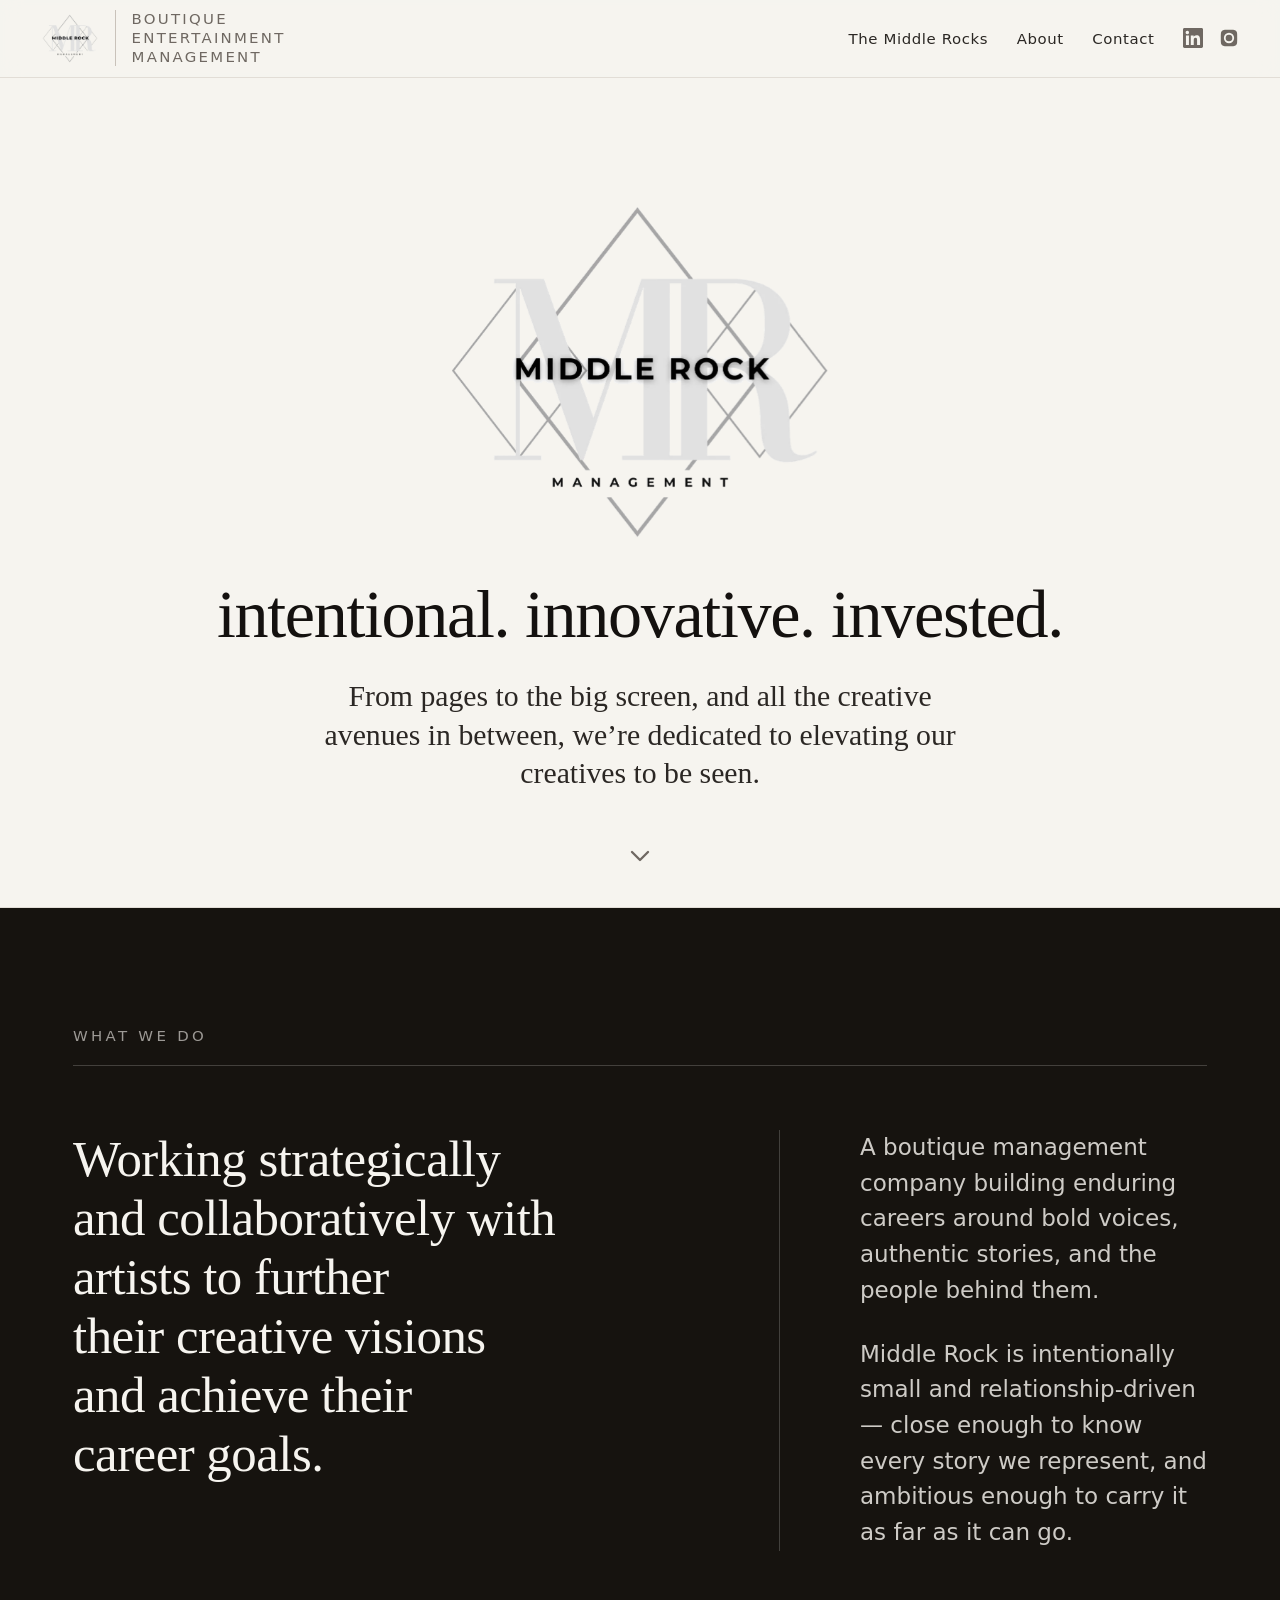
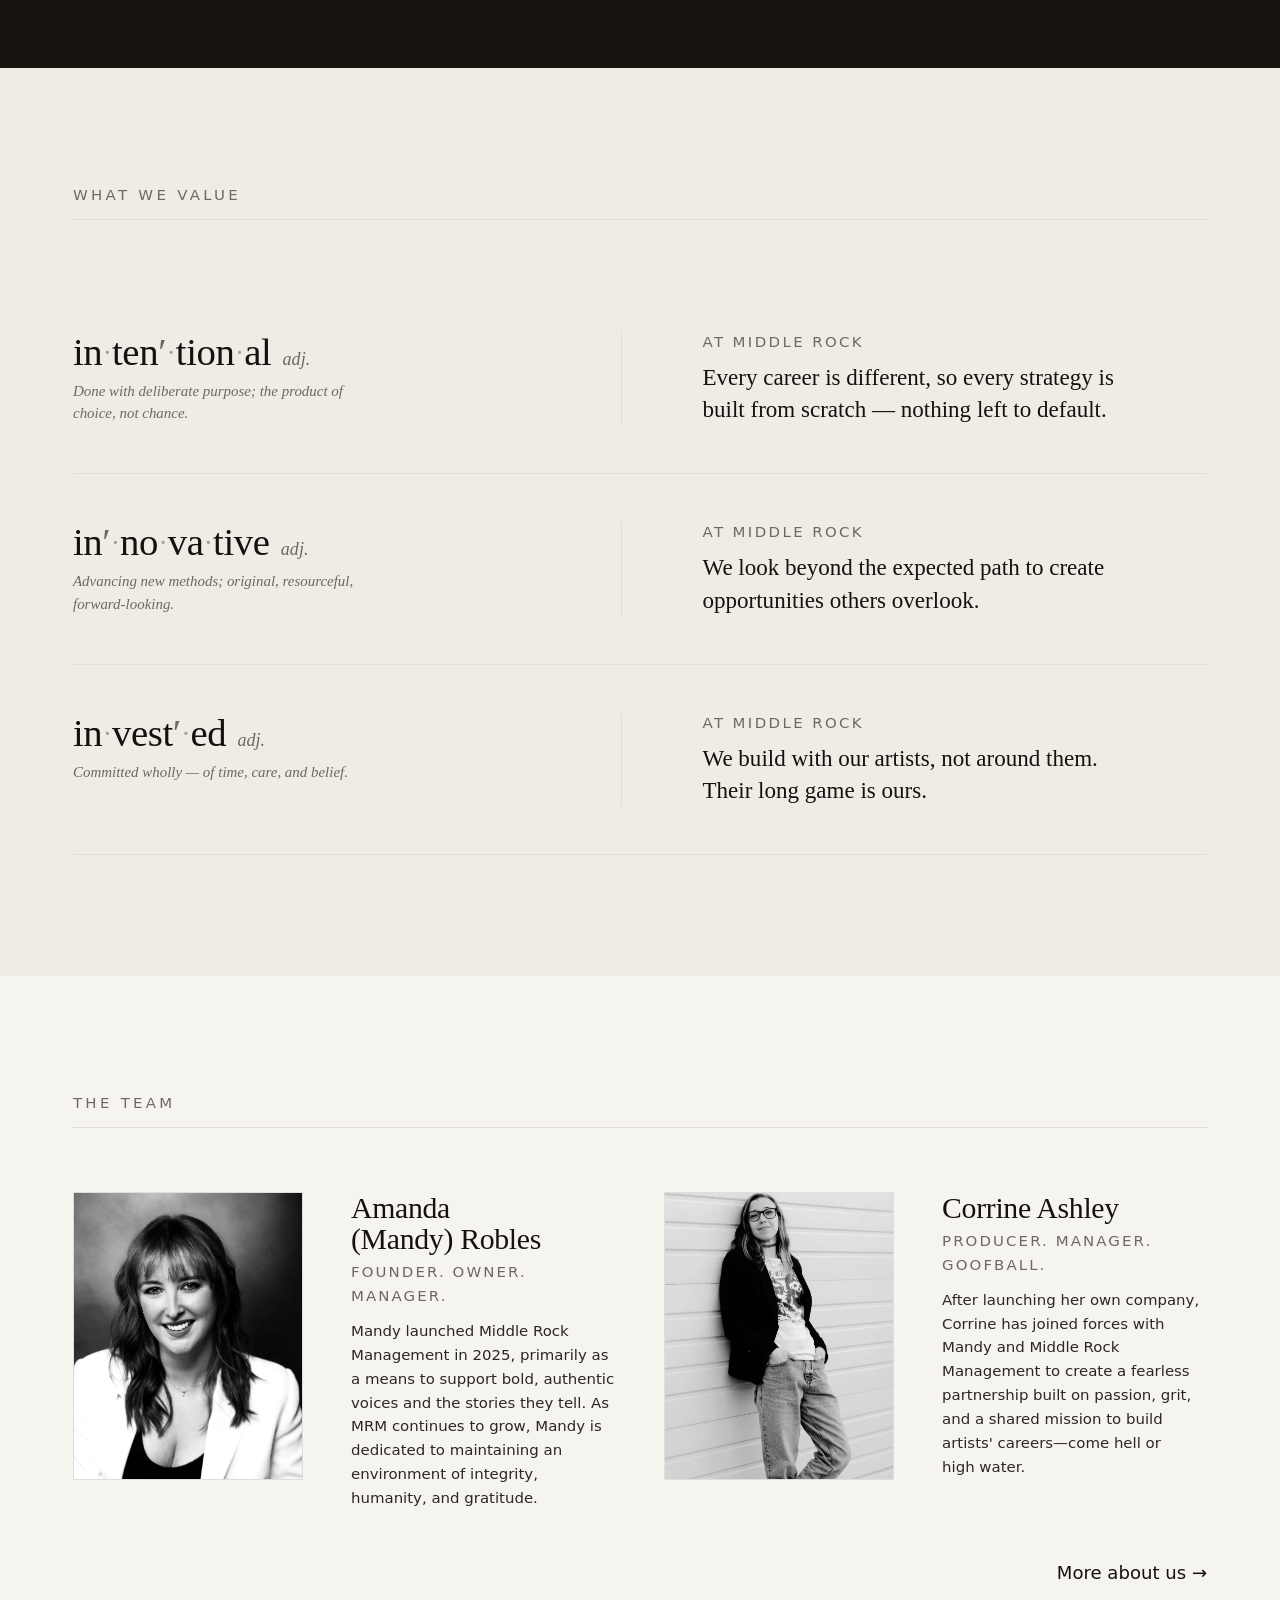
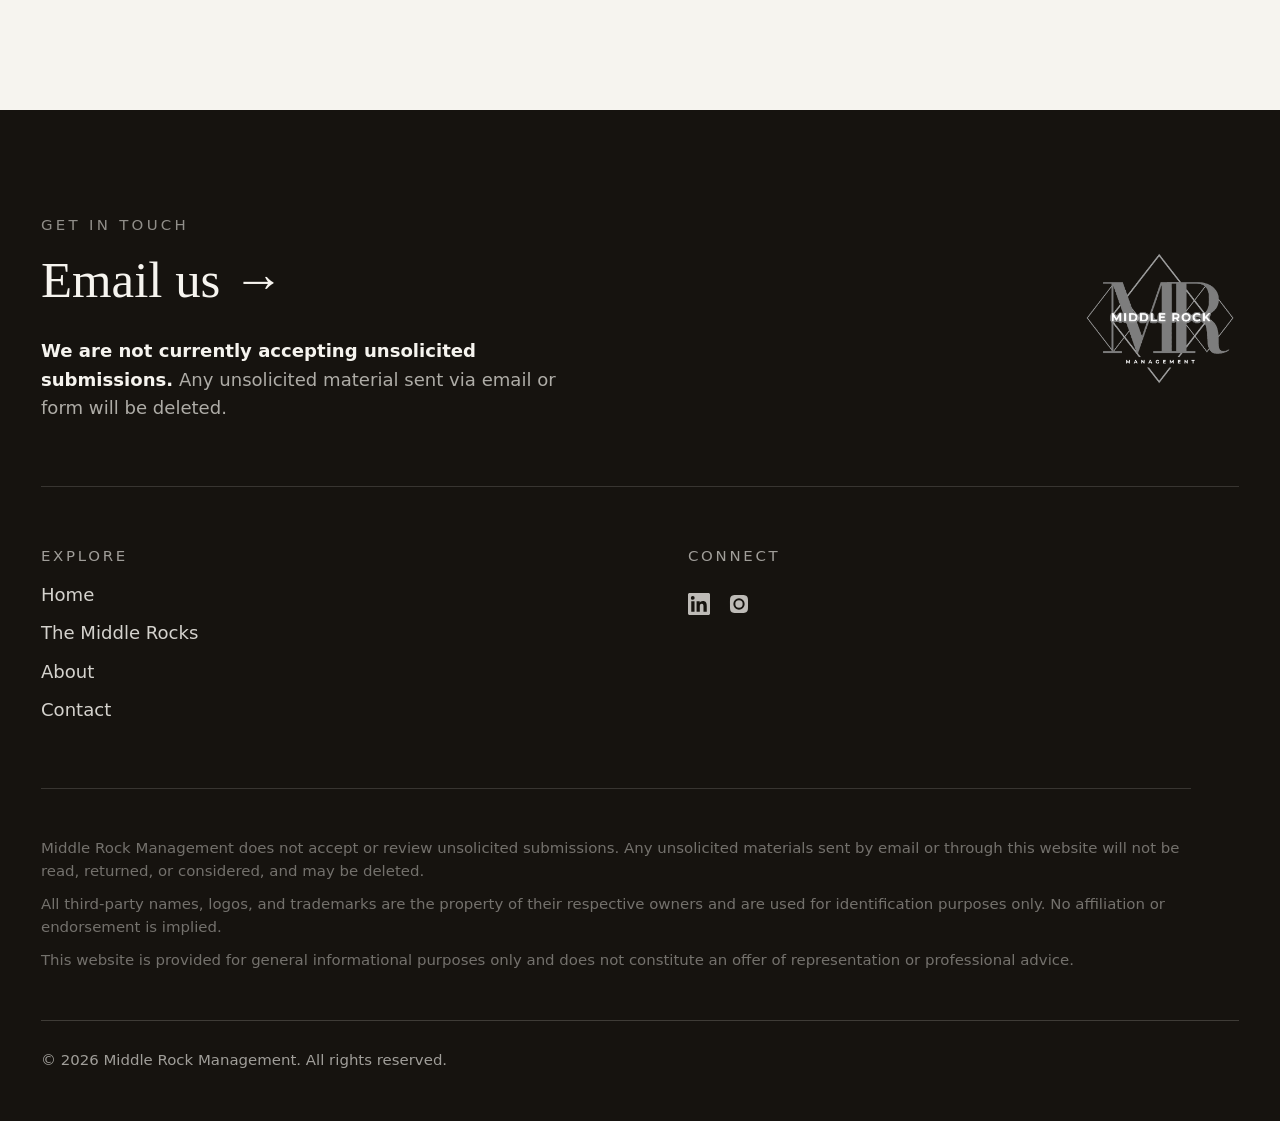
==== index.html @ 06fbefcf "Anti-spam: replace visible email with JS-assembled click-to-email (footer + contact); remove address" ====
<!DOCTYPE html>
<html lang="en" class="no-js">
<head>
  <meta charset="UTF-8">
  <meta name="viewport" content="width=device-width, initial-scale=1">
  <title>Middle Rock Management — a boutique entertainment management company</title>
  <meta name="description" content="Middle Rock Management works strategically and collaboratively with artists to further their creative visions and achieve their career goals. Intentional. Innovative. Invested.">
  <link rel="canonical" href="https://www.middlerockmanagement.com/">

  <meta property="og:type" content="website">
  <meta property="og:site_name" content="Middle Rock Management">
  <meta property="og:title" content="Middle Rock Management">
  <meta property="og:description" content="A boutique entertainment management company. Intentional. Innovative. Invested.">
  <meta property="og:url" content="https://www.middlerockmanagement.com/">
  <meta property="og:image" content="https://www.middlerockmanagement.com/assets/brand/social-share.jpg">
  <meta name="twitter:card" content="summary_large_image">
  <meta name="twitter:title" content="Middle Rock Management">
  <meta name="twitter:description" content="A boutique entertainment management company. Intentional. Innovative. Invested.">
  <meta name="twitter:image" content="https://www.middlerockmanagement.com/assets/brand/social-share.jpg">

  <meta name="theme-color" content="#f6f4ef">
  <link rel="icon" href="/assets/brand/favicon.svg" type="image/svg+xml">
  <link rel="icon" href="/favicon.ico" sizes="any">
  <link rel="apple-touch-icon" href="/assets/brand/apple-touch-icon.png">
  <link rel="manifest" href="/site.webmanifest">

  <link rel="stylesheet" href="/css/base.css">
  <link rel="stylesheet" href="/css/components.css">
  <link rel="stylesheet" href="/css/pages.css">

  <script type="application/ld+json">
  {
    "@context": "https://schema.org",
    "@type": "Organization",
    "name": "Middle Rock Management",
    "url": "https://www.middlerockmanagement.com/",
    "logo": "https://www.middlerockmanagement.com/assets/brand/middle-rock-management-logo.png",
    "slogan": "intentional. innovative. invested.",
    "sameAs": [
      "https://www.linkedin.com/company/middle-rock-management",
      "https://www.instagram.com/middlerockmgmt/"
    ]
  }
  </script>
  <script>document.documentElement.className = document.documentElement.className.replace('no-js', 'js');</script>
</head>
<body>
  <!-- HEADER:START -->
      <a class="skip-link" href="#main">Skip to content</a>
      <header class="site-header" data-header>
        <div class="container container--wide site-header__inner">
          <div class="masthead-brand">
            <a class="brand" href="/" aria-label="Middle Rock Management — home">
              <img class="brand__logo" src="/assets/brand/middle-rock-management-logo.webp" alt="Middle Rock Management" width="1141" height="1014">
            </a>
            <span class="brand__descriptor">Boutique entertainment management</span>
          </div>
          <button class="nav-toggle" type="button" aria-expanded="false" aria-controls="primary-nav" aria-label="Open menu" data-nav-toggle>
            <svg class="icon-open" viewBox="0 0 24 24" fill="none" stroke="currentColor" stroke-width="1.5" aria-hidden="true"><path d="M3 6h18M3 12h18M3 18h18"/></svg>
            <svg class="icon-close" viewBox="0 0 24 24" fill="none" stroke="currentColor" stroke-width="1.5" aria-hidden="true"><path d="M6 6l12 12M18 6L6 18"/></svg>
          </button>
          <nav class="nav" id="primary-nav" aria-label="Primary" data-nav>
            <ul class="nav__list">
            <li><a class="nav__link" href="/the-middle-rocks/">The Middle Rocks</a></li>
            <li><a class="nav__link" href="/about/">About</a></li>
            <li><a class="nav__link" href="/contact/">Contact</a></li>
            </ul>
            <div class="nav__socials">
              <a href="https://www.linkedin.com/company/middle-rock-management" target="_blank" rel="noopener noreferrer" aria-label="Middle Rock Management on LinkedIn"><svg viewBox="0 0 24 24" fill="currentColor" aria-hidden="true"><path d="M20.45 20.45h-3.56v-5.57c0-1.33-.02-3.04-1.85-3.04-1.85 0-2.14 1.45-2.14 2.94v5.67H9.35V9h3.42v1.56h.05c.48-.9 1.64-1.85 3.37-1.85 3.6 0 4.27 2.37 4.27 5.46v6.28zM5.34 7.43a2.07 2.07 0 1 1 0-4.13 2.07 2.07 0 0 1 0 4.13zM7.12 20.45H3.55V9h3.57v11.45zM22.22 0H1.77C.79 0 0 .77 0 1.72v20.56C0 23.23.79 24 1.77 24h20.45c.98 0 1.78-.77 1.78-1.72V1.72C24 .77 23.2 0 22.22 0z"/></svg></a>
              <a href="https://www.instagram.com/middlerockmgmt/" target="_blank" rel="noopener noreferrer" aria-label="Middle Rock Management on Instagram"><svg viewBox="0 0 24 24" fill="currentColor" aria-hidden="true"><path d="M12 2.16c3.2 0 3.58.01 4.85.07 1.17.05 1.8.25 2.23.41.56.22.96.48 1.38.9.42.42.68.82.9 1.38.16.42.36 1.06.41 2.23.06 1.27.07 1.65.07 4.85s-.01 3.58-.07 4.85c-.05 1.17-.25 1.8-.41 2.23-.22.56-.48.96-.9 1.38-.42.42-.82.68-1.38.9-.42.16-1.06.36-2.23.41-1.27.06-1.65.07-4.85.07s-3.58-.01-4.85-.07c-1.17-.05-1.8-.25-2.23-.41a3.72 3.72 0 0 1-1.38-.9 3.72 3.72 0 0 1-.9-1.38c-.16-.42-.36-1.06-.41-2.23C2.17 15.58 2.16 15.2 2.16 12s.01-3.58.07-4.85c.05-1.17.25-1.8.41-2.23.22-.56.48-.96.9-1.38.42-.42.82-.68 1.38-.9.42-.16 1.06-.36 2.23-.41C8.42 2.17 8.8 2.16 12 2.16zm0 3.68a6.16 6.16 0 1 0 0 12.32 6.16 6.16 0 0 0 0-12.32zm0 10.16a4 4 0 1 1 0-8 4 4 0 0 1 0 8zm6.4-10.4a1.44 1.44 0 1 1-2.88 0 1.44 1.44 0 0 1 2.88 0z"/></svg></a>
            </div>
          </nav>
        </div>
      </header>
        <!-- HEADER:END -->

  <main id="main">

    <!-- ============================ HERO ============================ -->
    <section class="hero" aria-labelledby="hero-title">
      <div class="container hero__grid">
        <a class="hero__logo-link" href="/" aria-label="Middle Rock Management — home" data-reveal>
          <img class="hero__logo" src="/assets/brand/middle-rock-management-logo.webp" alt="Middle Rock Management" width="1141" height="1014">
        </a>
        <h1 class="hero__tagline" id="hero-title">
          <span class="word" data-reveal>intentional.</span>
          <span class="word" data-reveal>innovative.</span>
          <span class="word" data-reveal>invested.</span>
        </h1>
        <p class="hero__lede" data-reveal>
          From pages to the big screen, and all the creative avenues in between,
          we&rsquo;re dedicated to elevating our creatives to be seen.
        </p>
        <a class="hero__scroll" href="#intro" aria-label="Scroll to content">
          <svg viewBox="0 0 24 24" fill="none" stroke="currentColor" stroke-width="1.75" stroke-linecap="round" stroke-linejoin="round" aria-hidden="true"><path d="M6 9l6 6 6-6"/></svg>
        </a>
      </div>
    </section>

    <!-- =========================== STATEMENT (What we do) ========== -->
    <section class="section--statement" id="intro" aria-labelledby="intro-title">
      <div class="container">
        <p class="eyebrow section-label">What we do</p>
        <div class="statement__grid">
          <p class="statement__lead" id="intro-title" data-reveal>
            Working strategically and collaboratively with artists to further their
            creative visions and achieve their career goals.
          </p>
          <div class="statement__body" data-reveal>
            <!-- [APPROVAL REQUIRED] Proposed elevated supporting line — flagged for Amanda. -->
            <p>
              A boutique management company building enduring careers around bold voices,
              authentic stories, and the people behind them.
            </p>
            <p>
              Middle Rock is intentionally small and relationship-driven &mdash; close enough
              to know every story we represent, and ambitious enough to carry it as far as it can go.
            </p>
          </div>
        </div>
      </div>
    </section>

    <!-- =========================== VALUES ========================== -->
    <section class="section section--tint" aria-labelledby="values-title">
      <div class="container">
        <h2 class="eyebrow section-label" id="values-title">What we value</h2>
        <!-- [APPROVAL REQUIRED] Definitions + "at Middle Rock" glosses are proposed copy — flagged for Amanda. -->
        <!-- Desktop: full glossary (all shown). Mobile: accordion via js (main.js). -->
        <div class="lexicon" data-reveal>
          <div class="lex is-open">
            <button class="lex__summary" type="button" aria-expanded="true" aria-controls="lex-intentional">
              <span class="lex__headword">
                <span class="lex__word" aria-hidden="true">in<span class="lex__sep">&middot;</span>ten<span class="lex__stress">&prime;</span><span class="lex__sep">&middot;</span>tion<span class="lex__sep">&middot;</span>al</span>
                <span class="visually-hidden">intentional</span>
                <span class="lex__pos">adj.</span>
              </span>
              <span class="lex__toggle" aria-hidden="true"></span>
            </button>
            <div class="lex__panel" id="lex-intentional">
              <p class="lex__def">Done with deliberate purpose; the product of choice, not chance.</p>
              <p class="lex__mrm"><span class="lex__mrm-label">At Middle Rock</span> Every career is different, so every strategy is built from scratch &mdash; nothing left to default.</p>
            </div>
          </div>

          <div class="lex">
            <button class="lex__summary" type="button" aria-expanded="false" aria-controls="lex-innovative">
              <span class="lex__headword">
                <span class="lex__word" aria-hidden="true">in<span class="lex__stress">&prime;</span><span class="lex__sep">&middot;</span>no<span class="lex__sep">&middot;</span>va<span class="lex__sep">&middot;</span>tive</span>
                <span class="visually-hidden">innovative</span>
                <span class="lex__pos">adj.</span>
              </span>
              <span class="lex__toggle" aria-hidden="true"></span>
            </button>
            <div class="lex__panel" id="lex-innovative">
              <p class="lex__def">Advancing new methods; original, resourceful, forward-looking.</p>
              <p class="lex__mrm"><span class="lex__mrm-label">At Middle Rock</span> We look beyond the expected path to create opportunities others overlook.</p>
            </div>
          </div>

          <div class="lex">
            <button class="lex__summary" type="button" aria-expanded="false" aria-controls="lex-invested">
              <span class="lex__headword">
                <span class="lex__word" aria-hidden="true">in<span class="lex__sep">&middot;</span>vest<span class="lex__stress">&prime;</span><span class="lex__sep">&middot;</span>ed</span>
                <span class="visually-hidden">invested</span>
                <span class="lex__pos">adj.</span>
              </span>
              <span class="lex__toggle" aria-hidden="true"></span>
            </button>
            <div class="lex__panel" id="lex-invested">
              <p class="lex__def">Committed wholly &mdash; of time, care, and belief.</p>
              <p class="lex__mrm"><span class="lex__mrm-label">At Middle Rock</span> We build with our artists, not around them. Their long game is ours.</p>
            </div>
          </div>
        </div>
      </div>
    </section>

    <!-- ====== SELECTED ROSTER — shown only when OPTIONS.showHomeRoster = true in build.js ====== -->
    <!-- HOME_ROSTER:START -->

        <!-- HOME_ROSTER:END -->

    <!-- ======================= TEAM PREVIEW ======================== -->
    <section class="section" aria-labelledby="team-title">
      <div class="container">
        <h2 class="eyebrow section-label" id="team-title">The team</h2>
        <div class="team-preview__grid" data-reveal>
          <!-- TEAM_PREVIEW:START -->
        <article class="mini-member">
          <div class="img-window ratio-4-5 img-mono">
            <img src="/assets/images/placeholders/amanda-robles.webp" alt="Portrait of Amanda (Mandy) Robles" width="260" height="325" loading="lazy" decoding="async">
          </div>
          <div>
            <h3 class="mini-member__name">Amanda (Mandy) Robles</h3>
            <p class="mini-member__role">Founder. Owner. Manager.</p>
            <p class="mini-member__bio">Mandy launched Middle Rock Management in 2025, primarily as a means to support bold, authentic voices and the stories they tell. As MRM continues to grow, Mandy is dedicated to maintaining an environment of integrity, humanity, and gratitude.</p>
          </div>
        </article>
        <article class="mini-member">
          <div class="img-window ratio-4-5 img-mono">
            <img src="/assets/images/placeholders/corrine-ashley.webp" alt="Portrait of Corrine Ashley" width="260" height="325" loading="lazy" decoding="async">
          </div>
          <div>
            <h3 class="mini-member__name">Corrine Ashley</h3>
            <p class="mini-member__role">Producer. Manager. Goofball.</p>
            <p class="mini-member__bio">After launching her own company, Corrine has joined forces with Mandy and Middle Rock Management to create a fearless partnership built on passion, grit, and a shared mission to build artists' careers—come hell or high water.</p>
          </div>
        </article>
        <!-- TEAM_PREVIEW:END -->
        </div>
        <div class="team-preview__more">
          <a class="link-underline" href="/about/">More about us &rarr;</a>
        </div>
      </div>
    </section>

  </main>

  <footer class="site-footer">
    <!-- FOOTER:START -->
      <div class="container container--wide footer__inner">

        <div class="footer__cta">
          <div class="footer__cta-text">
            <p class="eyebrow footer__cta-eyebrow">Get in touch</p>
            <a class="footer__email" data-e-user="info" data-e-domain="middlerockmanagement.com" href="/contact/">Email us <span class="footer__email-arrow" aria-hidden="true">&rarr;</span></a>
            <p class="footer__policy"><strong>We are not currently accepting unsolicited submissions.</strong> Any unsolicited material sent via email or form will be deleted.</p>
          </div>
          <a class="footer__logo-link" href="/" aria-label="Middle Rock Management — home">
            <img class="footer__logo" src="/assets/brand/middle-rock-management-logo-light.webp" alt="Middle Rock Management" width="1141" height="1014">
          </a>
        </div>

        <div class="footer-grid">
          <nav class="footer__col" aria-label="Explore">
            <h2>Explore</h2>
            <ul>
              <li><a href="/">Home</a></li>
              <li><a href="/the-middle-rocks/">The Middle Rocks</a></li>
              <li><a href="/about/">About</a></li>
              <li><a href="/contact/">Contact</a></li>
            </ul>
          </nav>
          <div class="footer__col">
            <h2>Connect</h2>
            <div class="footer__socials">
              <a href="https://www.linkedin.com/company/middle-rock-management" target="_blank" rel="noopener noreferrer" aria-label="Middle Rock Management on LinkedIn"><svg viewBox="0 0 24 24" fill="currentColor" aria-hidden="true"><path d="M20.45 20.45h-3.56v-5.57c0-1.33-.02-3.04-1.85-3.04-1.85 0-2.14 1.45-2.14 2.94v5.67H9.35V9h3.42v1.56h.05c.48-.9 1.64-1.85 3.37-1.85 3.6 0 4.27 2.37 4.27 5.46v6.28zM5.34 7.43a2.07 2.07 0 1 1 0-4.13 2.07 2.07 0 0 1 0 4.13zM7.12 20.45H3.55V9h3.57v11.45zM22.22 0H1.77C.79 0 0 .77 0 1.72v20.56C0 23.23.79 24 1.77 24h20.45c.98 0 1.78-.77 1.78-1.72V1.72C24 .77 23.2 0 22.22 0z"/></svg></a>
              <a href="https://www.instagram.com/middlerockmgmt/" target="_blank" rel="noopener noreferrer" aria-label="Middle Rock Management on Instagram"><svg viewBox="0 0 24 24" fill="currentColor" aria-hidden="true"><path d="M12 2.16c3.2 0 3.58.01 4.85.07 1.17.05 1.8.25 2.23.41.56.22.96.48 1.38.9.42.42.68.82.9 1.38.16.42.36 1.06.41 2.23.06 1.27.07 1.65.07 4.85s-.01 3.58-.07 4.85c-.05 1.17-.25 1.8-.41 2.23-.22.56-.48.96-.9 1.38-.42.42-.82.68-1.38.9-.42.16-1.06.36-2.23.41-1.27.06-1.65.07-4.85.07s-3.58-.01-4.85-.07c-1.17-.05-1.8-.25-2.23-.41a3.72 3.72 0 0 1-1.38-.9 3.72 3.72 0 0 1-.9-1.38c-.16-.42-.36-1.06-.41-2.23C2.17 15.58 2.16 15.2 2.16 12s.01-3.58.07-4.85c.05-1.17.25-1.8.41-2.23.22-.56.48-.96.9-1.38.42-.42.82-.68 1.38-.9.42-.16 1.06-.36 2.23-.41C8.42 2.17 8.8 2.16 12 2.16zm0 3.68a6.16 6.16 0 1 0 0 12.32 6.16 6.16 0 0 0 0-12.32zm0 10.16a4 4 0 1 1 0-8 4 4 0 0 1 0 8zm6.4-10.4a1.44 1.44 0 1 1-2.88 0 1.44 1.44 0 0 1 2.88 0z"/></svg></a>
            </div>
          </div>
        </div>

        <div class="footer__legal">
          <!-- [APPROVAL REQUIRED] Placeholder legal text — please have Amanda / counsel review before launch. -->
          <p>Middle Rock Management does not accept or review unsolicited submissions. Any unsolicited materials sent by email or through this website will not be read, returned, or considered, and may be deleted.</p>
          <p>All third-party names, logos, and trademarks are the property of their respective owners and are used for identification purposes only. No affiliation or endorsement is implied.</p>
          <p>This website is provided for general informational purposes only and does not constitute an offer of representation or professional advice.</p>
        </div>

        <div class="footer__bottom">
          <p>&copy; <span data-year>2026</span> Middle Rock Management. All rights reserved.</p>
        </div>
      </div>

      <button class="to-top" type="button" data-to-top aria-label="Back to top">
        <svg viewBox="0 0 24 24" fill="none" stroke="currentColor" stroke-width="1.75" stroke-linecap="round" stroke-linejoin="round" aria-hidden="true"><path d="M18 15l-6-6-6 6"/></svg>
      </button>
        <!-- FOOTER:END -->
  </footer>

  <script src="/js/main.js" defer></script>
</body>
</html>
---- css/base.css ----
/* =============================================================
   Middle Rock Management — base.css
   Design tokens, reset, and foundational typography.
   Monochrome / neutral editorial system. Edit tokens below to
   tune the whole site from one place.
   ============================================================= */

:root {
  /* --- Brand ink & paper (sampled from the monochrome logo) --- */
  --ink:        #14110f;   /* near-black, warm */
  --ink-soft:   #2b2724;   /* body text */
  --ink-muted:  #6f6862;   /* secondary text, labels */
  --ink-faint:  #a49d96;   /* captions, disabled */
  --rule:       #e2ddd6;   /* hairline rules */
  --rule-strong:#c9c2ba;
  --paper:      #f6f4ef;   /* warm white page background */
  --paper-pure: #ffffff;
  --paper-deep: #efece5;   /* alternating section tint */
  --ink-invert: #f6f4ef;   /* text on dark */
  --panel-dark: #16130f;   /* dark editorial panel */

  /* --- Type families ---------------------------------------------
     Ships with a high-quality system stack so the site is fast and
     dependency-free out of the box. To swap in a self-hosted display
     face later (e.g. Fraunces), see README > Typography.            */
  --font-display: "Iowan Old Style", "Palatino Linotype", Palatino, "Book Antiqua", Georgia, "Times New Roman", serif;
  --font-sans: system-ui, -apple-system, "Segoe UI", Roboto, Helvetica, Arial, "Helvetica Neue", sans-serif;

  /* --- Fluid type scale (clamp: min, preferred, max) --------------- */
  --step--1: clamp(0.83rem, 0.79rem + 0.18vw, 0.94rem);
  --step-0:  clamp(1rem, 0.96rem + 0.22vw, 1.13rem);
  --step-1:  clamp(1.2rem, 1.12rem + 0.4vw, 1.5rem);
  --step-2:  clamp(1.44rem, 1.3rem + 0.7vw, 2rem);
  --step-3:  clamp(1.73rem, 1.5rem + 1.15vw, 2.66rem);
  --step-4:  clamp(2.07rem, 1.7rem + 1.85vw, 3.55rem);
  --step-5:  clamp(2.49rem, 1.9rem + 2.95vw, 4.7rem);
  --step-6:  clamp(2.99rem, 2.05rem + 4.7vw, 6.2rem);

  /* --- Spacing scale --------------------------------------------- */
  --space-2xs: 0.375rem;
  --space-xs:  0.625rem;
  --space-s:   1rem;
  --space-m:   1.75rem;
  --space-l:   3rem;
  --space-xl:  5rem;
  --space-2xl: 8rem;

  /* --- Layout ---------------------------------------------------- */
  --measure: 62ch;
  --container: 76rem;      /* ~1216px */
  --container-wide: 88rem;
  --gutter: clamp(1.25rem, 0.8rem + 2.2vw, 3.25rem);
  --header-h: clamp(66px, 5.5vw, 86px);   /* compact masthead: small logo + descriptor */

  /* --- Motion ---------------------------------------------------- */
  --ease: cubic-bezier(0.22, 0.61, 0.36, 1);
  --dur:  0.5s;
  --dur-fast: 0.25s;

  --radius: 2px;           /* restraint — near-square */
  --focus: 2px solid var(--ink);
}

/* ------------------------- Reset ------------------------------- */
*, *::before, *::after { box-sizing: border-box; }
* { margin: 0; }
html { -webkit-text-size-adjust: 100%; scroll-behavior: smooth; }
@media (prefers-reduced-motion: reduce) {
  html { scroll-behavior: auto; }
}

body {
  font-family: var(--font-sans);
  font-size: var(--step-0);
  line-height: 1.6;
  color: var(--ink-soft);
  background: var(--paper);
  -webkit-font-smoothing: antialiased;
  text-rendering: optimizeLegibility;
  min-height: 100vh;
  overflow-x: hidden;       /* guard against any horizontal overflow */
}

img, picture, svg, video { display: block; max-width: 100%; height: auto; }

a { color: inherit; text-decoration: none; }

h1, h2, h3, h4 {
  font-family: var(--font-display);
  font-weight: 400;
  line-height: 1.05;
  color: var(--ink);
  letter-spacing: -0.01em;
  text-wrap: balance;
}

p { text-wrap: pretty; }

ul[role="list"], ol[role="list"] { list-style: none; padding: 0; }

/* ---------------------- Accessibility -------------------------- */
:focus-visible {
  outline: var(--focus);
  outline-offset: 3px;
}

.skip-link {
  position: absolute;
  left: var(--space-s);
  top: -4rem;
  z-index: 100;
  background: var(--ink);
  color: var(--ink-invert);
  padding: 0.75rem 1.25rem;
  font-size: var(--step--1);
  letter-spacing: 0.04em;
  transition: top var(--dur-fast) var(--ease);
}
.skip-link:focus { top: var(--space-s); }

.visually-hidden {
  position: absolute !important;
  width: 1px; height: 1px;
  padding: 0; margin: -1px;
  overflow: hidden; clip: rect(0 0 0 0);
  white-space: nowrap; border: 0;
}

/* ------------------------- Layout ------------------------------ */
.container {
  width: 100%;
  max-width: var(--container);
  margin-inline: auto;
  padding-inline: var(--gutter);
}
.container--wide { max-width: var(--container-wide); }

.section { padding-block: clamp(3.5rem, 2rem + 7vw, 7.5rem); }
.section--tight { padding-block: clamp(2.5rem, 1.5rem + 4vw, 4.5rem); }
.section--tint { background: var(--paper-deep); }
.section--dark {
  background: var(--panel-dark);
  color: var(--ink-invert);
}
.section--dark h1, .section--dark h2, .section--dark h3, .section--dark h4 { color: var(--ink-invert); }

/* --------------------- Reusable atoms -------------------------- */
.eyebrow {
  font-family: var(--font-sans);
  font-size: var(--step--1);
  letter-spacing: 0.22em;
  text-transform: uppercase;
  color: var(--ink-muted);
  font-weight: 500;
}

.rule {
  border: 0;
  border-top: 1px solid var(--rule);
  margin-block: var(--space-l);
}

.numeral {
  font-family: var(--font-display);
  font-size: var(--step-2);
  color: var(--ink-faint);
  font-variant-numeric: tabular-nums;
  letter-spacing: 0;
}

/* Link with animated underline (respects reduced motion) */
.link-underline {
  position: relative;
  display: inline-block;
  color: var(--ink);
  padding-bottom: 2px;
  background-image: linear-gradient(currentColor, currentColor);
  background-size: 0% 1px;
  background-position: 0 100%;
  background-repeat: no-repeat;
  transition: background-size var(--dur) var(--ease);
}
.link-underline:hover,
.link-underline:focus-visible { background-size: 100% 1px; }

@media (prefers-reduced-motion: reduce) {
  .link-underline { transition: none; }
  .link-underline:hover, .link-underline:focus-visible { background-size: 100% 1px; }
}

/* Utility */
.text-center { text-align: center; }
.flow > * + * { margin-top: var(--space-s); }
.flow-l > * + * { margin-top: var(--space-m); }
---- css/components.css ----
/* =============================================================
   Middle Rock Management — components.css
   Header, navigation, buttons, cards, footer, image windows.
   ============================================================= */

/* --------------------------- Buttons --------------------------- */
.btn {
  display: inline-flex;
  align-items: center;
  gap: 0.6em;
  font-family: var(--font-sans);
  font-size: var(--step--1);
  letter-spacing: 0.08em;
  text-transform: uppercase;
  font-weight: 500;
  padding: 0.9em 1.6em;
  border: 1px solid var(--ink);
  color: var(--ink);
  background: transparent;
  cursor: pointer;
  transition: background var(--dur-fast) var(--ease),
              color var(--dur-fast) var(--ease),
              transform var(--dur-fast) var(--ease);
}
.btn:hover, .btn:focus-visible { background: var(--ink); color: var(--ink-invert); }
.btn .btn__arrow { transition: transform var(--dur-fast) var(--ease); }
.btn:hover .btn__arrow { transform: translateX(4px); }
.btn--invert { border-color: var(--ink-invert); color: var(--ink-invert); }
.btn--invert:hover, .btn--invert:focus-visible { background: var(--ink-invert); color: var(--ink); }

@media (prefers-reduced-motion: reduce) {
  .btn, .btn .btn__arrow { transition: none; }
  .btn:hover .btn__arrow { transform: none; }
}

/* --------------------------- Header ---------------------------- */
.site-header {
  position: sticky;
  top: 0;
  z-index: 50;
  background: color-mix(in srgb, var(--paper) 90%, transparent);
  backdrop-filter: saturate(140%) blur(10px);
  border-bottom: 1px solid var(--rule);   /* masthead line — always visible */
  transition: background var(--dur-fast) var(--ease);
}
.site-header[data-scrolled="true"] {
  background: color-mix(in srgb, var(--paper) 96%, transparent);
}
.site-header__inner {
  display: flex;
  align-items: center;
  justify-content: space-between;
  gap: var(--space-m);
  min-height: var(--header-h);
  padding-block: 0.65rem;
}
/* Masthead brand: small logo + descriptor */
.masthead-brand {
  display: flex;
  align-items: center;
  gap: var(--space-s);
  min-width: 0;
}
.brand {
  display: inline-flex;
  align-items: center;
  flex-shrink: 0;
}
.brand__logo { height: clamp(42px, 4vw, 54px); width: auto; }
.brand__descriptor {
  padding-left: var(--space-s);
  border-left: 1px solid var(--rule-strong);
  font-family: var(--font-sans);
  font-size: var(--step--1);
  letter-spacing: 0.15em;
  text-transform: uppercase;
  color: var(--ink-muted);
  line-height: 1.25;
  max-width: 16ch;
}
@media (max-width: 620px) {
  .brand__descriptor { display: none; }
}
.brand__wordmark {
  font-family: var(--font-display);
  font-size: var(--step-0);
  letter-spacing: 0.02em;
  color: var(--ink);
  line-height: 1;
}

/* Primary nav */
.nav { display: flex; align-items: center; gap: clamp(1rem, 0.5rem + 1.6vw, 2.25rem); }
.nav__list {
  display: flex;
  align-items: center;
  gap: clamp(1rem, 0.5rem + 1.6vw, 2.25rem);
  list-style: none;
  margin: 0; padding: 0;
}
.nav__link {
  font-size: var(--step--1);
  letter-spacing: 0.04em;
  color: var(--ink-soft);
  position: relative;
  padding-block: 0.35rem;
}
.nav__link[aria-current="page"] { color: var(--ink); }
.nav__link::after {
  content: "";
  position: absolute;
  left: 0; bottom: 0;
  height: 1px; width: 100%;
  background: var(--ink);
  transform: scaleX(0);
  transform-origin: left;
  transition: transform var(--dur-fast) var(--ease);
}
.nav__link:hover::after,
.nav__link:focus-visible::after,
.nav__link[aria-current="page"]::after { transform: scaleX(1); }

.nav__socials { display: flex; align-items: center; gap: 1rem; }
.nav__socials a { color: var(--ink-muted); display: inline-flex; transition: color var(--dur-fast) var(--ease); }
.nav__socials a:hover, .nav__socials a:focus-visible { color: var(--ink); }
.nav__socials svg { width: 20px; height: 20px; }

/* Mobile nav toggle */
.nav-toggle {
  display: none;
  width: 44px; height: 44px;
  border: 0; background: transparent;
  cursor: pointer;
  align-items: center; justify-content: center;
  color: var(--ink);
}
.nav-toggle svg { width: 26px; height: 26px; }
.nav-toggle .icon-close { display: none; }
.nav-toggle[aria-expanded="true"] .icon-open { display: none; }
.nav-toggle[aria-expanded="true"] .icon-close { display: block; }

@media (max-width: 820px) {
  .nav-toggle { display: inline-flex; }
  .nav {
    position: fixed;
    inset: var(--header-h) 0 auto 0;
    flex-direction: column;
    align-items: flex-start;
    gap: 0;
    background: var(--paper);
    border-bottom: 1px solid var(--rule);
    padding: var(--space-m) var(--gutter) var(--space-l);
    transform: translateY(-8px);
    opacity: 0;
    visibility: hidden;
    transition: opacity var(--dur-fast) var(--ease),
                transform var(--dur-fast) var(--ease),
                visibility var(--dur-fast);
    max-height: calc(100svh - var(--header-h));
    overflow-y: auto;
  }
  .nav[data-open="true"] { opacity: 1; visibility: visible; transform: translateY(0); }
  /* No-JS fallback: the toggle needs JavaScript, so without it show the nav statically. */
  .no-js .nav-toggle { display: none; }
  .no-js .nav {
    position: static; inset: auto;
    opacity: 1; visibility: visible; transform: none;
    max-height: none; overflow: visible;
    border-bottom: 0; padding: 0 0 var(--space-s);
  }
  .nav__list { flex-direction: column; align-items: stretch; gap: 0; width: 100%; }
  .nav__list li { width: 100%; }
  .nav__link { display: block; width: 100%; font-size: var(--step-1); padding-block: 0.85rem; border-bottom: 1px solid var(--rule); }
  .nav__list li:last-child .nav__link { border-bottom: 0; }
  .nav__link::after { display: none; }
  .nav__socials { padding-top: var(--space-m); }
  @media (prefers-reduced-motion: reduce) { .nav { transition: none; } }
}

/* --------------------------- Footer ---------------------------- */
.site-footer {
  position: relative;
  background: var(--panel-dark);
  color: var(--ink-invert);
  padding-block: clamp(3.5rem, 2.5rem + 5vw, 7rem) var(--space-l);
}
.site-footer a { color: var(--ink-invert); }

/* Closing CTA (email + policy) with the logo as a sign-off */
.footer__cta {
  display: grid;
  gap: var(--space-l);
  align-items: end;
  padding-bottom: clamp(2.5rem, 1.5rem + 3vw, 4.5rem);
  margin-bottom: clamp(2.5rem, 1.5rem + 3vw, 4.5rem);
  border-bottom: 1px solid color-mix(in srgb, var(--ink-invert) 15%, transparent);
}
@media (min-width: 820px) { .footer__cta { grid-template-columns: 1.5fr auto; align-items: center; } }
.footer__cta-eyebrow { color: color-mix(in srgb, var(--ink-invert) 55%, transparent); }
.footer__email {
  display: inline-block;
  margin-top: var(--space-s);
  font-family: var(--font-display);
  font-size: var(--step-4);
  line-height: 1.05;
  color: var(--ink-invert);
  word-break: break-word;
  border-bottom: 1px solid transparent;
  transition: border-color var(--dur-fast) var(--ease);
}
.footer__email:hover, .footer__email:focus-visible { border-bottom-color: currentColor; }
.footer__policy { margin-top: var(--space-m); max-width: 46ch; color: color-mix(in srgb, var(--ink-invert) 68%, transparent); }
.footer__policy strong { color: var(--ink-invert); }
.footer__logo-link { display: inline-block; justify-self: start; }
@media (min-width: 820px) { .footer__logo-link { justify-self: end; } }
.footer__logo { height: clamp(88px, 11vw, 150px); width: auto; }

.footer-grid {
  display: grid;
  gap: var(--space-l) clamp(2rem, 8vw, 6rem);
  grid-template-columns: 1fr 1fr;
  align-items: start;
}
.footer__col h2 {
  font-family: var(--font-sans);
  font-size: var(--step--1);
  letter-spacing: 0.18em;
  text-transform: uppercase;
  color: color-mix(in srgb, var(--ink-invert) 62%, transparent);
  margin-bottom: var(--space-s);
  font-weight: 500;
}
.footer__col ul { list-style: none; padding: 0; display: grid; gap: 0.6rem; }
.footer__col a { opacity: 0.85; transition: opacity var(--dur-fast) var(--ease); }
.footer__col a:hover, .footer__col a:focus-visible { opacity: 1; }
/* Social icons (same marks as the header) */
.footer__socials { display: flex; align-items: center; gap: 1.1rem; margin-top: var(--space-m); }
.footer__socials a { display: inline-flex; opacity: 0.75; }
.footer__socials a:hover, .footer__socials a:focus-visible { opacity: 1; }
.footer__socials svg { width: 22px; height: 22px; }

/* Legal disclaimers */
.footer__legal {
  margin-top: clamp(2.5rem, 1.5rem + 3vw, 4.5rem);
  padding-top: var(--space-l);
  border-top: 1px solid color-mix(in srgb, var(--ink-invert) 15%, transparent);
  display: grid; gap: var(--space-xs);
  max-width: 100ch;
}
.footer__legal p { font-size: var(--step--1); line-height: 1.55; color: color-mix(in srgb, var(--ink-invert) 42%, transparent); }

.footer__bottom {
  display: flex; flex-wrap: wrap; gap: var(--space-s);
  justify-content: space-between; align-items: center;
  margin-top: var(--space-l);
  padding-top: var(--space-m);
  border-top: 1px solid color-mix(in srgb, var(--ink-invert) 18%, transparent);
  font-size: var(--step--1);
  color: color-mix(in srgb, var(--ink-invert) 62%, transparent);
}
@media (max-width: 640px) {
  .footer__email { font-size: var(--step-2); }   /* not oversized on phones */
}
@media (max-width: 560px) { .footer-grid { grid-template-columns: 1fr; } }

/* Back-to-top button — site style (paper circle, ink chevron) */
.to-top {
  position: fixed;
  right: clamp(1rem, 2vw, 2rem);
  bottom: clamp(1rem, 2vw, 2rem);
  z-index: 60;
  width: 48px; height: 48px;
  display: inline-flex; align-items: center; justify-content: center;
  background: var(--paper);
  color: var(--ink);
  border: 1px solid var(--rule-strong);
  border-radius: 50%;
  cursor: pointer;
  opacity: 0; visibility: hidden; transform: translateY(10px);
  box-shadow: 0 4px 16px rgba(20, 17, 15, 0.12);
  transition: opacity var(--dur-fast) var(--ease), transform var(--dur-fast) var(--ease),
              visibility var(--dur-fast), background var(--dur-fast) var(--ease), color var(--dur-fast) var(--ease), border-color var(--dur-fast) var(--ease);
}
.to-top[data-visible="true"] { opacity: 1; visibility: visible; transform: none; }
.to-top:hover, .to-top:focus-visible { background: var(--ink); color: var(--ink-invert); border-color: var(--ink); }
.to-top svg { width: 22px; height: 22px; }
@media (prefers-reduced-motion: reduce) {
  .to-top { transition: opacity var(--dur-fast) var(--ease), visibility var(--dur-fast), background var(--dur-fast), color var(--dur-fast); transform: none; }
}

/* --------------------- Image windows / placeholders ------------ */
.img-window {
  position: relative;
  overflow: hidden;
  background: var(--paper-deep);
  border: 1px solid var(--rule);
}
.img-window > img { width: 100%; height: 100%; object-fit: cover; }
.ratio-4-5 { aspect-ratio: 4 / 5; }
.ratio-3-4 { aspect-ratio: 3 / 4; }
.ratio-16-9 { aspect-ratio: 16 / 9; }

/* Monochrome image treatment; color eases in on hover */
.img-mono > img {
  filter: grayscale(100%) contrast(1.02);
  transition: filter var(--dur) var(--ease), transform var(--dur) var(--ease);
}
.img-window:hover .img-mono > img,
.card:focus-within .img-mono > img { filter: grayscale(0%); }
@media (prefers-reduced-motion: reduce) {
  .img-mono > img { transition: none; }
}

/* ------------------------- Roster cards ------------------------ */
.roster-grid {
  display: grid;
  gap: clamp(1.5rem, 1rem + 2.5vw, 3rem) clamp(1.25rem, 0.8rem + 2vw, 2.5rem);
  grid-template-columns: repeat(auto-fill, minmax(min(100%, 15.5rem), 1fr));
}
.card { display: flex; flex-direction: column; }
.card__media { margin-bottom: var(--space-s); }
.card__name {
  font-family: var(--font-display);
  font-size: var(--step-1);
  color: var(--ink);
  line-height: 1.1;
}
.card__disciplines {
  font-size: var(--step--1);
  color: var(--ink-muted);
  letter-spacing: 0.02em;
  margin-top: 0.35rem;
}
.card__disciplines .sep { color: var(--ink-faint); padding-inline: 0.15em; }
.card__note {
  font-size: var(--step--1);
  color: var(--ink-faint);
  font-style: italic;
  margin-top: 0.35rem;
}
.card__bio { font-size: var(--step--1); color: var(--ink-soft); margin-top: 0.6rem; }
.card__links {
  display: flex; flex-wrap: wrap; gap: 0.4rem 1.1rem;
  margin-top: 0.7rem;
}
.card__link {
  font-size: var(--step--1);
  letter-spacing: 0.05em;
  color: var(--ink);
  display: inline-flex; align-items: center; gap: 0.35em;
}
.card__link .arrow { transition: transform var(--dur-fast) var(--ease); }
.card__link:hover .arrow, .card__link:focus-visible .arrow { transform: translate(2px, -2px); }
@media (prefers-reduced-motion: reduce) { .card__link .arrow { transition: none; } }

.card__status {
  align-self: flex-start;
  font-size: 0.72rem;
  letter-spacing: 0.14em;
  text-transform: uppercase;
  color: var(--ink-muted);
  border: 1px solid var(--rule-strong);
  padding: 0.2rem 0.55rem;
  margin-top: 0.7rem;
}

/* ----------------------- Discipline filter --------------------- */
.filter {
  display: flex; flex-wrap: wrap; gap: 0.5rem;
  margin-bottom: var(--space-l);
}
.filter__btn {
  font-family: var(--font-sans);
  font-size: var(--step--1);
  letter-spacing: 0.04em;
  color: var(--ink-muted);
  background: transparent;
  border: 1px solid var(--rule-strong);
  padding: 0.5em 1em;
  cursor: pointer;
  transition: color var(--dur-fast) var(--ease),
              border-color var(--dur-fast) var(--ease),
              background var(--dur-fast) var(--ease);
}
.filter__btn:hover, .filter__btn:focus-visible { color: var(--ink); border-color: var(--ink); }
.filter__btn[aria-pressed="true"] { background: var(--ink); color: var(--ink-invert); border-color: var(--ink); }

/* --------------------------- Team cards ------------------------ */
.team-grid {
  display: grid;
  gap: clamp(2rem, 1rem + 4vw, 4.5rem);
  grid-template-columns: repeat(auto-fit, minmax(min(100%, 20rem), 1fr));
}
.team-member { display: grid; grid-template-columns: 1fr; gap: var(--space-m); }
.team-member__media { position: relative; }
.team-member__credit {
  font-size: 0.72rem;
  letter-spacing: 0.14em;
  text-transform: uppercase;
  color: var(--ink-faint);
  margin-top: 0.5rem;
}
.team-member__name { font-size: var(--step-3); margin-top: 0.25rem; }
.team-member__role {
  font-family: var(--font-sans);
  font-size: var(--step--1);
  letter-spacing: 0.16em;
  text-transform: uppercase;
  color: var(--ink-muted);
  margin-top: 0.6rem;
}
.team-member__bio { margin-top: var(--space-s); max-width: 42ch; color: var(--ink-soft); }
---- css/pages.css ----
/* =============================================================
   Middle Rock Management — pages.css
   Page-specific composition: hero, intro, values, contact band,
   page headers, 404. Grid-based with moments of asymmetry.
   ============================================================= */

/* ------------------------- Hero (home) -------------------------
   The logo is the brand moment. Tagline + lede sit beneath it,
   centred and vertically balanced within the first screen. */
.hero { position: relative; border-bottom: 1px solid var(--rule); }
.hero__grid {
  min-height: calc(100svh - var(--header-h));
  display: grid;
  place-content: center;
  justify-items: center;
  text-align: center;
  gap: clamp(1.5rem, 3.2vh, 3rem);
  padding-block: clamp(2.5rem, 6vh, 5.5rem);
}
.hero__logo-link { display: inline-block; }
.hero__logo { height: clamp(170px, 32vw, 360px); width: auto; }
.hero__tagline {
  font-family: var(--font-display);
  font-size: var(--step-5);
  line-height: 1.0;
  letter-spacing: -0.02em;
  color: var(--ink);
}
.hero__tagline .word { display: inline-block; }
.hero__lede {
  font-family: var(--font-display);
  font-size: var(--step-2);
  line-height: 1.3;
  color: var(--ink-soft);
  max-width: 46ch;
  margin-inline: auto;
}
.hero__meta {
  display: flex; align-items: center; justify-content: center;
  gap: var(--space-m); flex-wrap: wrap;
  margin-top: var(--space-xs);
}

/* Subtle scroll cue anchored to the bottom of the first screen. */
.hero__scroll {
  position: absolute;
  left: 50%;
  bottom: clamp(1rem, 3vh, 2rem);
  transform: translateX(-50%);
  display: inline-flex; align-items: center; justify-content: center;
  width: 48px; height: 48px;
  color: var(--ink-muted);
  transition: color var(--dur-fast) var(--ease);
}
.hero__scroll:hover, .hero__scroll:focus-visible { color: var(--ink); }
.hero__scroll svg { width: 32px; height: 32px; animation: hero-bob 1.9s var(--ease) infinite; }
@keyframes hero-bob { 0%, 100% { transform: translateY(0); } 50% { transform: translateY(8px); } }
@media (prefers-reduced-motion: reduce) { .hero__scroll svg { animation: none; } }

/* Mobile-first hero: sized for the phone, not a shrunk desktop. */
@media (max-width: 640px) {
  .hero__grid { gap: var(--space-l); padding-block: clamp(2rem, 5vh, 3.5rem); }
  .hero__logo { height: clamp(200px, 62vw, 300px); }
  .hero__tagline { font-size: clamp(2.4rem, 12vw, 3.4rem); line-height: 1.02; }
  .hero__lede { font-size: var(--step-1); max-width: 34ch; }
  .hero__scroll { display: none; }   /* content fills the screen on phones — no room needed */
}

/* --------------------------- Intro -----------------------------
   Distinct from the hero: a labelled, larger editorial lead so the
   second screen doesn't echo the first. */
.intro__label { margin-bottom: var(--space-m); }
.intro__grid { display: grid; gap: var(--space-l); }
.intro__statement {
  font-family: var(--font-display);
  font-size: var(--step-4);
  line-height: 1.14;
  letter-spacing: -0.01em;
  color: var(--ink);
  max-width: 20ch;
}
.intro__body {
  max-width: var(--measure);
  color: var(--ink-soft);
  font-size: var(--step-1);
  line-height: 1.5;
}
.intro__body p + p { margin-top: var(--space-m); }
@media (min-width: 860px) {
  .intro__grid {
    grid-template-columns: minmax(0, 1.3fr) minmax(0, 1fr);
    gap: var(--space-2xl);
    align-items: start;
  }
  .intro__body { align-self: end; }
}

/* ------------------- Statement panel (home "What we do") --------
   A full-bleed dark editorial band: the deliberate contrast moment
   right after the light hero. Monochrome, framed by hairlines. */
.section--statement {
  background: var(--panel-dark);
  color: var(--ink-invert);
  padding-block: clamp(3.5rem, 2.5rem + 6vw, 8rem);
}
/* Shared section label: an eyebrow with a full-width rule under it.
   Used by "What we do" (dark) and "What we value" (light) so their
   headers match. */
.section-label {
  display: block;
  padding-bottom: var(--space-s);
  margin-bottom: clamp(2rem, 1rem + 4vw, 4rem);
  border-bottom: 1px solid var(--rule);
}
.section--statement .section-label {
  color: color-mix(in srgb, var(--ink-invert) 60%, transparent);
  border-bottom-color: color-mix(in srgb, var(--ink-invert) 20%, transparent);
}
.statement__grid { display: grid; gap: var(--space-l); }
.statement__lead {
  font-family: var(--font-display);
  font-size: var(--step-4);
  line-height: 1.16;
  letter-spacing: -0.01em;
  color: var(--ink-invert);
  max-width: 20ch;
}
.statement__body {
  color: color-mix(in srgb, var(--ink-invert) 82%, transparent);
  font-size: var(--step-1);
  line-height: 1.55;
  max-width: 46ch;
}
.statement__body p + p { margin-top: var(--space-m); }
@media (min-width: 860px) {
  .statement__grid {
    grid-template-columns: minmax(0, 1.35fr) minmax(0, 1fr);
    gap: var(--space-2xl);
    align-items: start;
  }
  .statement__body {
    padding-left: var(--space-xl);
    border-left: 1px solid color-mix(in srgb, var(--ink-invert) 20%, transparent);
  }
}

/* Section heading pattern with eyebrow + numeral */
.section-head {
  display: flex; align-items: baseline; justify-content: space-between;
  gap: var(--space-m); flex-wrap: wrap;
  margin-bottom: var(--space-l);
  padding-bottom: var(--space-s);
  border-bottom: 1px solid var(--rule);
}
.section-head__title { font-size: var(--step-4); }
.section-head__aside { display: flex; align-items: center; gap: var(--space-s); }

/* ------------------- Lexicon (home "What we value") -------------
   MOBILE: tap-to-expand accordion — one entry open at a time.
   DESKTOP: a full glossary, nothing to click — the word + its
   definition on the left, a vertical hairline, "At Middle Rock"
   on the right. Enhanced by main.js; without JS every entry shows. */
.lexicon { /* no top rule here — the section label's underline is the top boundary */ }
.lex { border-bottom: 1px solid var(--rule); }

/* Headword row: a reset button (no box) so it can toggle on mobile. */
.lex__summary {
  appearance: none;
  -webkit-appearance: none;
  width: 100%;
  margin: 0;
  background: transparent;
  border: 0;
  color: inherit;
  font: inherit;
  text-align: left;
  cursor: pointer;
  display: grid;
  grid-template-columns: 1fr auto;
  column-gap: var(--space-m);
  align-items: center;
  padding-block: clamp(1.15rem, 0.9rem + 1vw, 1.9rem);
}
.lex__summary:focus-visible { outline: var(--focus); outline-offset: 4px; }
.lex__headword { grid-column: 1; display: flex; align-items: baseline; gap: 0.7rem; flex-wrap: wrap; }
.lex__word {
  font-family: var(--font-display);
  font-size: var(--step-3);
  line-height: 1.05;                 /* tight — no empty band under the word */
  color: var(--ink);
  letter-spacing: -0.01em;
  transition: color var(--dur-fast) var(--ease);
}
/* dictionary syllable dots + light primary-stress mark, kept legible */
.lex__sep { color: var(--ink-faint); padding-inline: 0.06em; font-size: 0.7em; vertical-align: 0.12em; }
.lex__stress { color: var(--ink-muted); }
.lex__pos { font-family: var(--font-display); font-style: italic; font-size: var(--step-0); color: var(--ink-muted); }
.lex__summary:hover .lex__word { color: var(--ink-soft); }

/* + / − toggle (mobile only) */
.lex__toggle { grid-column: 2; position: relative; width: 22px; height: 22px; color: var(--ink-muted); }
.lex__toggle::before, .lex__toggle::after { content: ""; position: absolute; background: currentColor; }
.lex__toggle::before { top: 50%; left: 0; right: 0; height: 1.5px; transform: translateY(-50%); }
.lex__toggle::after { left: 50%; top: 0; bottom: 0; width: 1.5px; transform: translateX(-50%); transition: opacity var(--dur-fast) var(--ease); }
.lex.is-open .lex__toggle::after { opacity: 0; }
.lex.is-open .lex__toggle { color: var(--ink); }

.lex__panel { padding: 0 0 var(--space-l); max-width: 54ch; }
.lex__def {
  font-family: var(--font-display);
  font-style: italic;
  font-size: var(--step--1);
  line-height: 1.5;
  color: var(--ink-muted);
  margin-bottom: var(--space-m);
}
.lex__mrm {
  font-family: var(--font-display);
  font-size: var(--step-1);
  line-height: 1.4;
  color: var(--ink);
  max-width: 44ch;
}
.lex__mrm-label {
  display: block;
  font-family: var(--font-sans);
  font-size: var(--step--1);
  letter-spacing: 0.16em;
  text-transform: uppercase;
  color: var(--ink-muted);
  margin-bottom: 0.5rem;
}
@keyframes lex-in { from { opacity: 0; transform: translateY(-4px); } to { opacity: 1; transform: none; } }

/* MOBILE accordion: collapse the panel; tighten headword→panel. */
@media (max-width: 759.98px) {
  .js .lex__panel { display: none; }
  .js .lex.is-open .lex__summary { padding-bottom: var(--space-2xs); }
  .js .lex.is-open .lex__panel { display: block; animation: lex-in 0.4s var(--ease); }
}

/* DESKTOP: full glossary — word + definition left, "At Middle Rock"
   right, split by a vertical hairline. Nothing collapses. */
@media (min-width: 760px) {
  .lex {
    display: grid;
    grid-template-columns: minmax(0, 1fr) minmax(0, 1.25fr);
    grid-template-rows: min-content 1fr;   /* word row hugs the word; slack falls below the definition */
    column-gap: var(--space-xl);
    row-gap: var(--space-2xs);
    align-items: start;
    padding-block: var(--space-l);
  }
  .lex__summary { grid-column: 1; grid-row: 1; padding: 0; cursor: default; pointer-events: none; }
  .lex__toggle { display: none; }
  .lex__panel { display: contents; }             /* let def + mrm flow into the grid */
  .lex__def { grid-column: 1; grid-row: 2; margin: 0; max-width: 42ch; align-self: start; }
  .lex__mrm {
    grid-column: 2; grid-row: 1 / span 2;
    padding-left: var(--space-xl);
    border-left: 1px solid var(--rule);
    align-self: start;
  }
}
@media (prefers-reduced-motion: reduce) {
  .lex__word, .lex__toggle::after { transition: none; }
  .js .lex.is-open .lex__panel { animation: none; }
}

/* ----------------------- Team preview -------------------------- */
.team-preview__grid { display: grid; gap: clamp(1.5rem, 1rem + 3vw, 3rem); }
@media (min-width: 720px) { .team-preview__grid { grid-template-columns: 1fr 1fr; } }

.mini-member { display: grid; grid-template-columns: clamp(150px, 20vw, 230px) 1fr; gap: var(--space-l); align-items: start; }
.mini-member__name { font-size: var(--step-2); }
.mini-member__role {
  font-size: var(--step--1);
  letter-spacing: 0.14em; text-transform: uppercase;
  color: var(--ink-muted); margin-top: 0.4rem;
}
.mini-member__bio { font-size: var(--step--1); color: var(--ink-soft); margin-top: 0.7rem; max-width: 42ch; }
.team-preview__more { margin-top: var(--space-l); text-align: right; }
/* Mobile (stacked): alternate sides — 1st photo-left, 2nd photo-right. */
@media (max-width: 719.98px) {
  .mini-member:nth-child(even) { direction: rtl; }
  .mini-member:nth-child(even) > * { direction: ltr; }
}
@media (max-width: 420px) { .mini-member { grid-template-columns: 42% 1fr; gap: var(--space-m); } }

/* --------------------------- Contact band ---------------------- */
.contact-band__grid { display: grid; gap: var(--space-l); align-items: end; }
.contact-band__email {
  font-family: var(--font-display);
  font-size: var(--step-4);
  color: var(--ink);
  word-break: break-word;
}
.contact-band__policy { color: var(--ink-muted); max-width: 46ch; }
.contact-band__policy strong { color: var(--ink-soft); }
@media (min-width: 820px) {
  .contact-band__grid { grid-template-columns: 1.4fr 1fr; gap: var(--space-2xl); }
}

/* ----------------------- Page header (subpages) ---------------- */
.page-header { padding-block: clamp(3.5rem, 2rem + 7vw, 7rem) clamp(2rem, 1rem + 3vw, 3.5rem); }
.page-header__title { font-size: var(--step-5); line-height: 0.98; }
.page-header__lede {
  font-family: var(--font-display);
  font-size: var(--step-2);
  color: var(--ink-soft);
  max-width: 34ch;
  margin-top: var(--space-m);
  line-height: 1.28;
}
.page-header__eyebrow { margin-bottom: var(--space-m); display: inline-block; }

/* --------------------------- Contact page ---------------------- */
.contact-page__grid { display: grid; gap: var(--space-xl); }
.contact-block__label {
  font-size: var(--step--1);
  letter-spacing: 0.18em; text-transform: uppercase;
  color: var(--ink-muted); margin-bottom: var(--space-xs);
}
.contact-block__email {
  font-family: var(--font-display);
  font-size: var(--step-3);
  color: var(--ink);
  word-break: break-word;
}
.policy-card {
  border: 1px solid var(--rule);
  background: var(--paper-pure);
  padding: clamp(1.5rem, 1rem + 2vw, 2.75rem);
}
.policy-card h2 { font-size: var(--step-2); margin-bottom: var(--space-s); }
.policy-card p { color: var(--ink-soft); }
.policy-card p + p { margin-top: var(--space-s); }
.policy-card__strong { color: var(--ink); font-weight: 500; }
@media (min-width: 860px) {
  .contact-page__grid { grid-template-columns: 1fr 1fr; align-items: start; gap: var(--space-2xl); }
}

/* --------------------------- 404 ------------------------------- */
.error-page {
  min-height: 70vh;
  display: grid; place-content: center;
  text-align: center;
  padding-block: var(--space-2xl);
}
.error-page__code {
  font-family: var(--font-display);
  font-size: clamp(4rem, 2rem + 14vw, 10rem);
  line-height: 0.9;
  color: var(--ink);
}
.error-page__msg { font-size: var(--step-2); color: var(--ink-soft); margin-block: var(--space-m) var(--space-l); font-family: var(--font-display); }

/* --------------------- Reveal-on-scroll ------------------------ */
[data-reveal] {
  opacity: 0;
  transform: translateY(18px);
  transition: opacity 0.7s var(--ease), transform 0.7s var(--ease);
  will-change: opacity, transform;
}
[data-reveal].is-visible { opacity: 1; transform: none; }
@media (prefers-reduced-motion: reduce) {
  [data-reveal] { opacity: 1; transform: none; transition: none; }
}
/* If JS is off, never hide content */
.no-js [data-reveal] { opacity: 1; transform: none; }
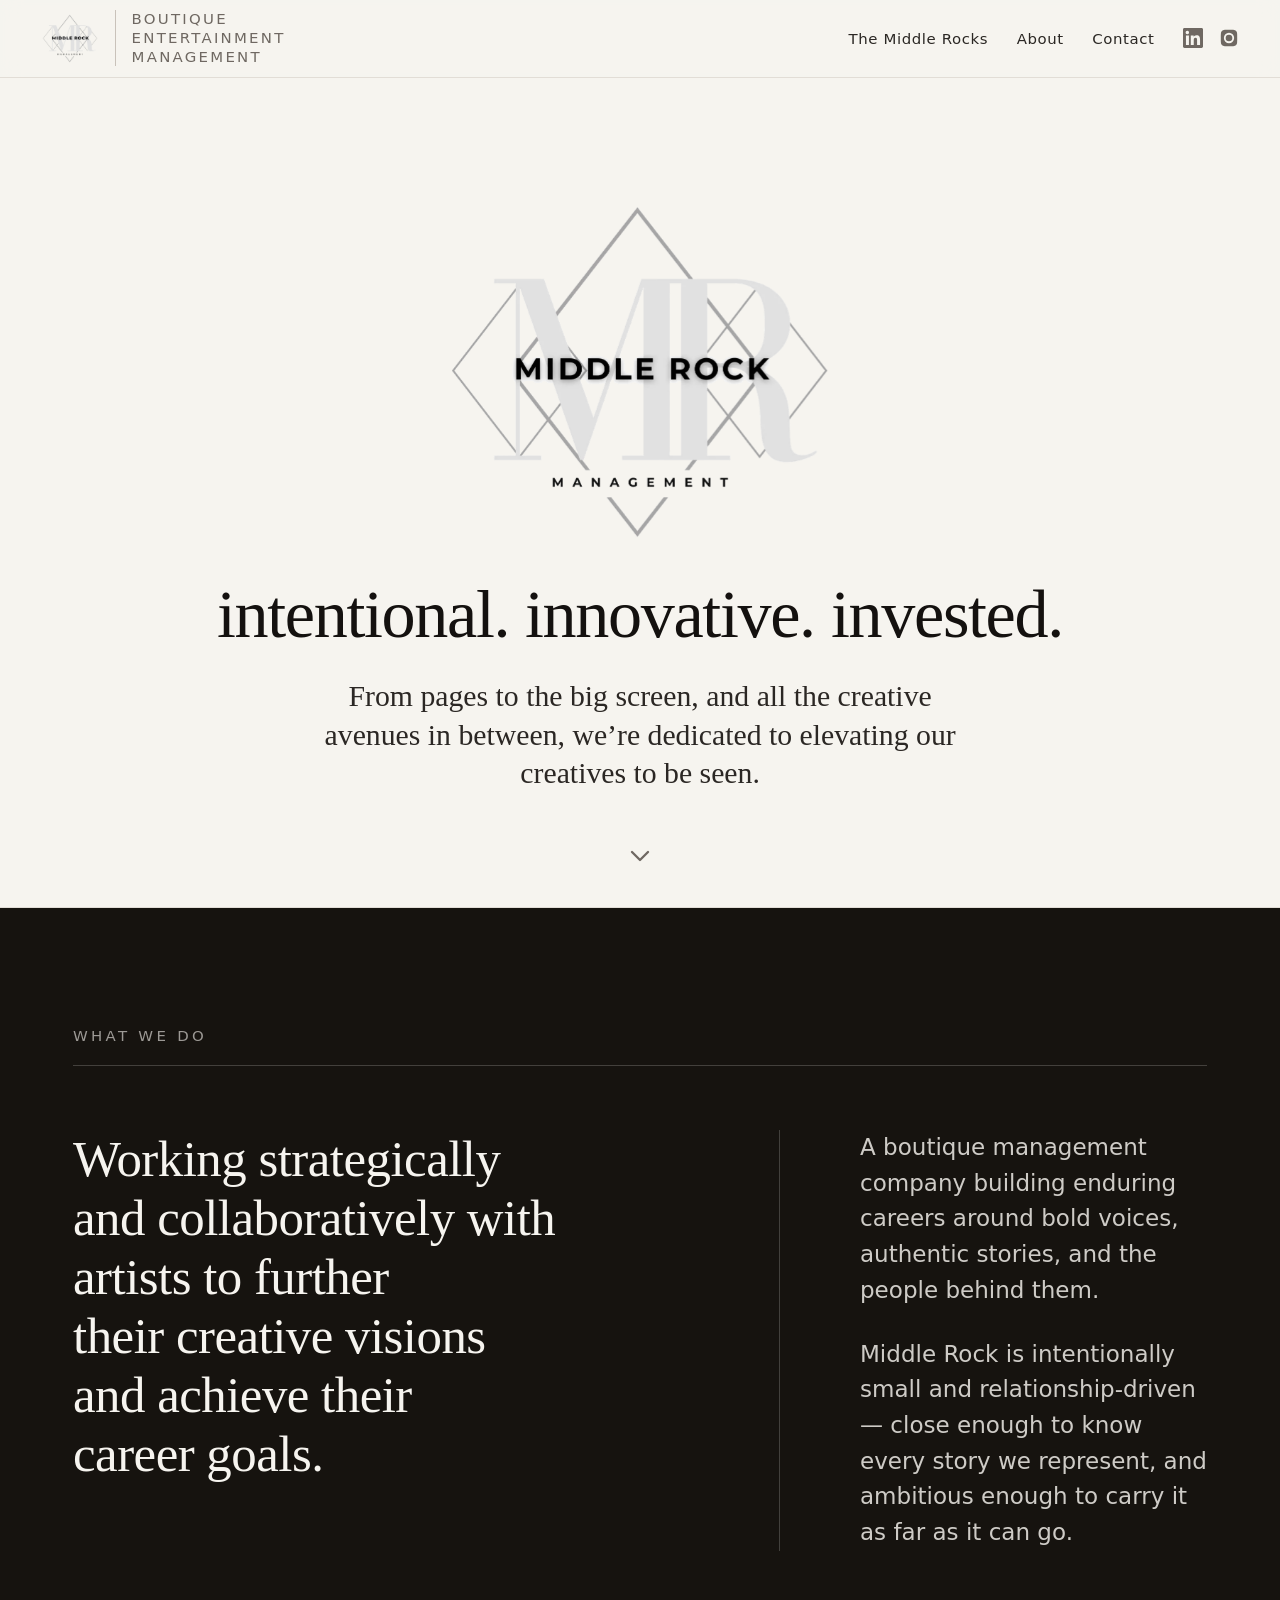
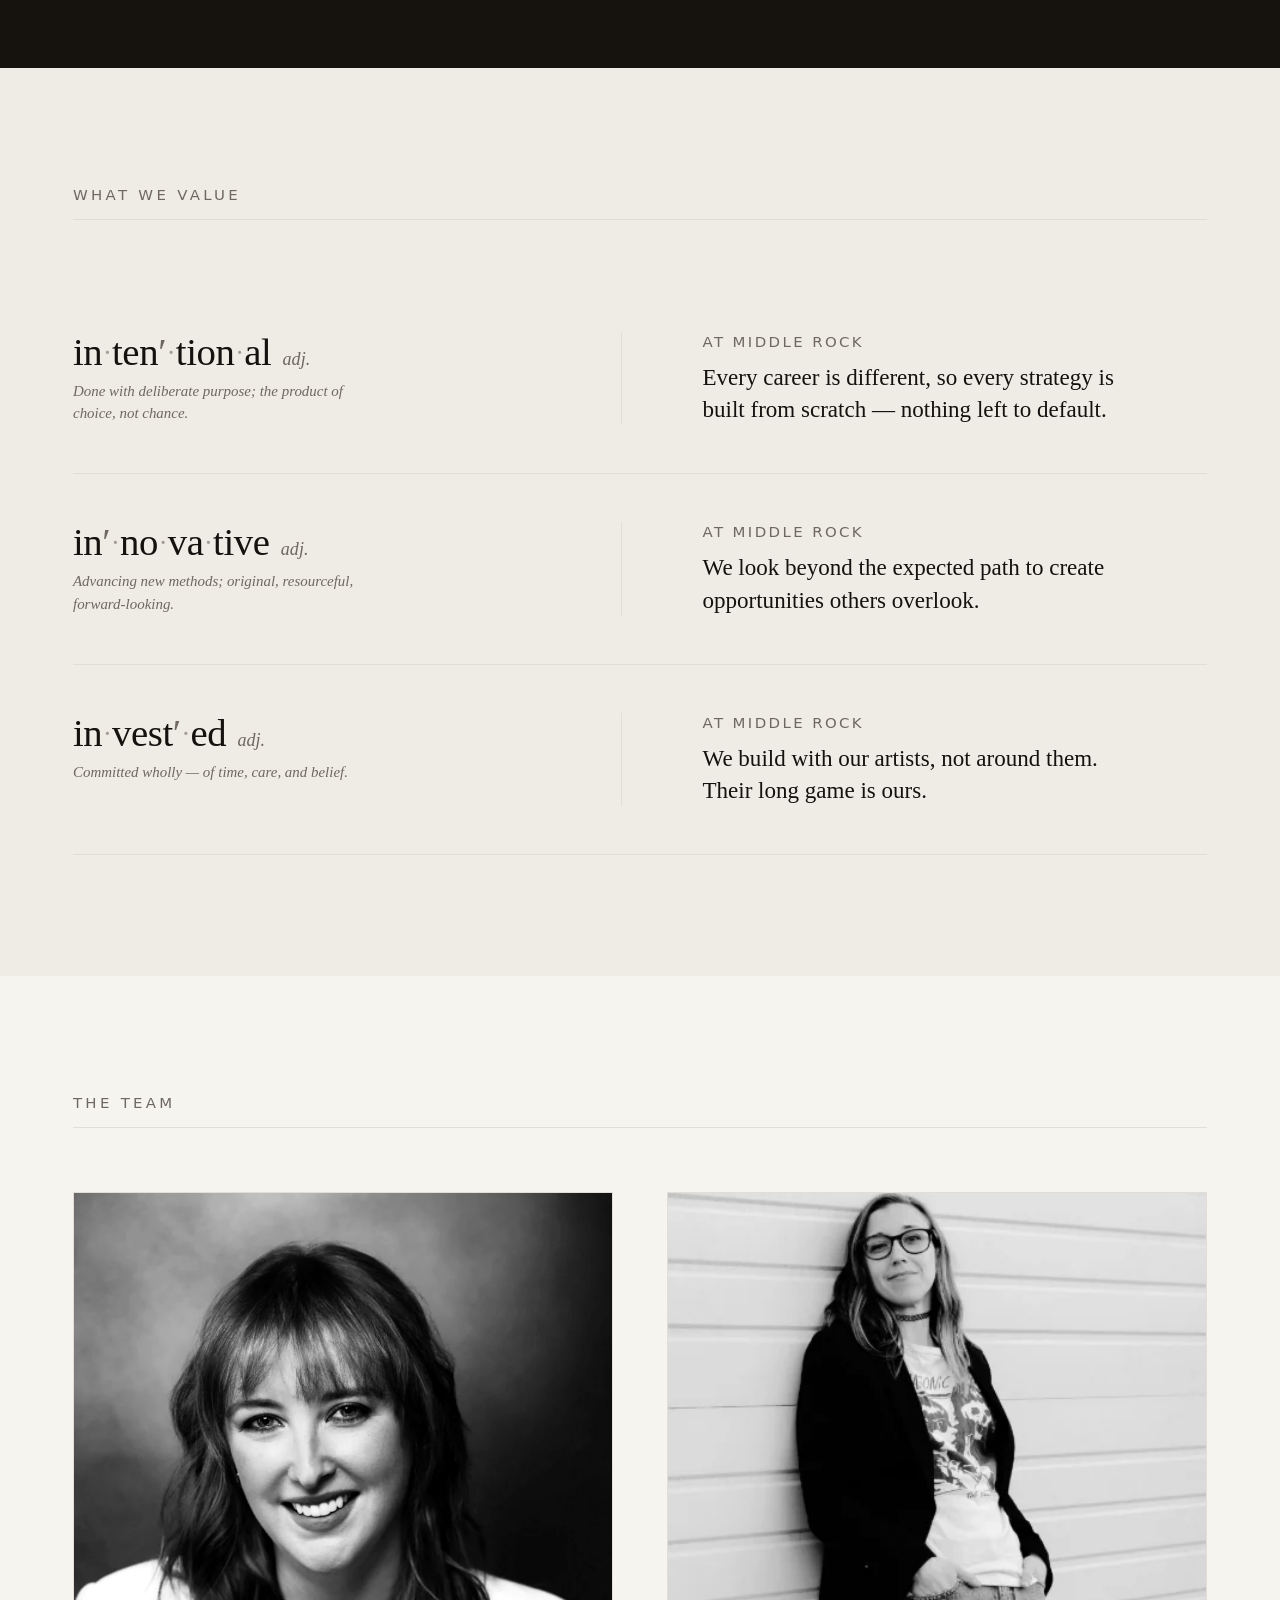
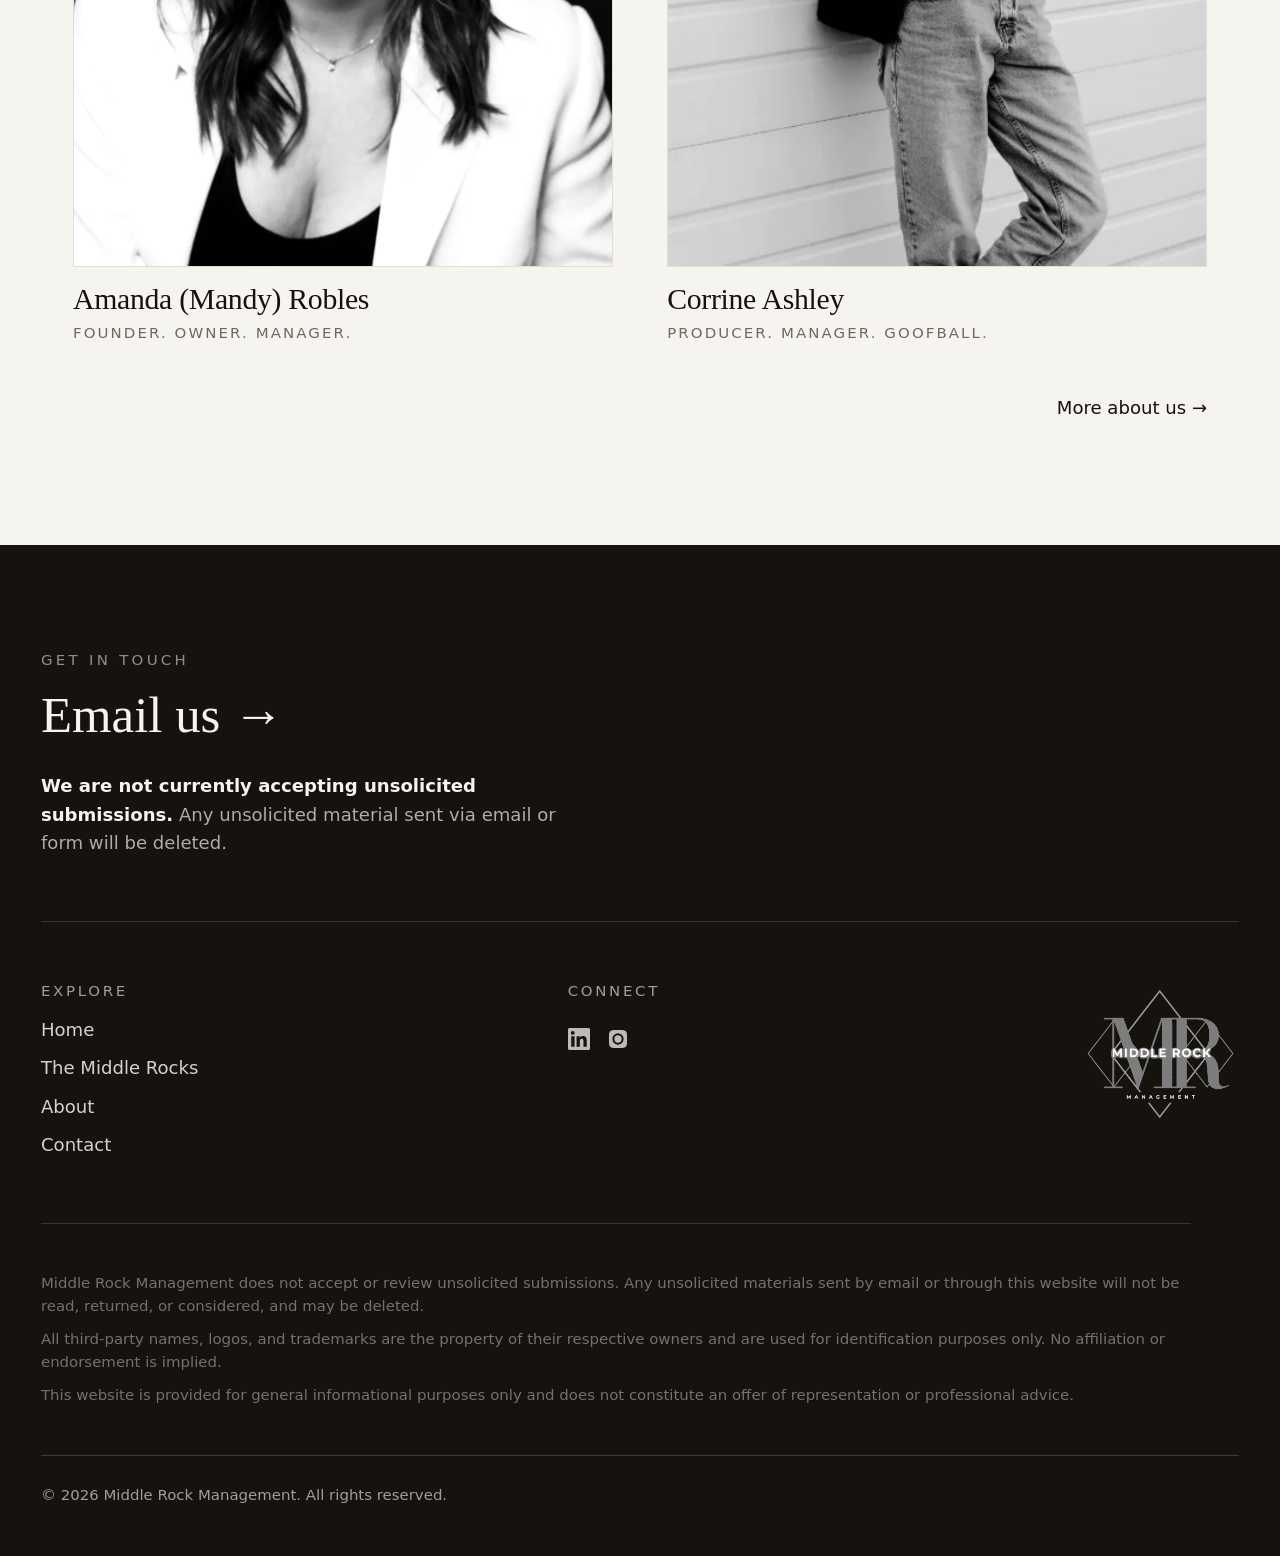
==== commit 1ea501de: "Footer: move logo beside Explore/Connect nav (out of CTA). Team preview: name + title only as portra" ====
--- a/index.html
+++ b/index.html
@@ -188,24 +188,18 @@
         <div class="team-preview__grid" data-reveal>
           <!-- TEAM_PREVIEW:START -->
         <article class="mini-member">
-          <div class="img-window ratio-4-5 img-mono">
-            <img src="/assets/images/placeholders/amanda-robles.webp" alt="Portrait of Amanda (Mandy) Robles" width="260" height="325" loading="lazy" decoding="async">
-          </div>
-          <div>
-            <h3 class="mini-member__name">Amanda (Mandy) Robles</h3>
-            <p class="mini-member__role">Founder. Owner. Manager.</p>
-            <p class="mini-member__bio">Mandy launched Middle Rock Management in 2025, primarily as a means to support bold, authentic voices and the stories they tell. As MRM continues to grow, Mandy is dedicated to maintaining an environment of integrity, humanity, and gratitude.</p>
-          </div>
+          <div class="img-window ratio-4-5 img-mono mini-member__media">
+            <img src="/assets/images/placeholders/amanda-robles.webp" alt="Portrait of Amanda (Mandy) Robles" width="640" height="800" loading="lazy" decoding="async">
+          </div>
+          <h3 class="mini-member__name">Amanda (Mandy) Robles</h3>
+          <p class="mini-member__role">Founder. Owner. Manager.</p>
         </article>
         <article class="mini-member">
-          <div class="img-window ratio-4-5 img-mono">
-            <img src="/assets/images/placeholders/corrine-ashley.webp" alt="Portrait of Corrine Ashley" width="260" height="325" loading="lazy" decoding="async">
-          </div>
-          <div>
-            <h3 class="mini-member__name">Corrine Ashley</h3>
-            <p class="mini-member__role">Producer. Manager. Goofball.</p>
-            <p class="mini-member__bio">After launching her own company, Corrine has joined forces with Mandy and Middle Rock Management to create a fearless partnership built on passion, grit, and a shared mission to build artists' careers—come hell or high water.</p>
-          </div>
+          <div class="img-window ratio-4-5 img-mono mini-member__media">
+            <img src="/assets/images/placeholders/corrine-ashley.webp" alt="Portrait of Corrine Ashley" width="640" height="800" loading="lazy" decoding="async">
+          </div>
+          <h3 class="mini-member__name">Corrine Ashley</h3>
+          <p class="mini-member__role">Producer. Manager. Goofball.</p>
         </article>
         <!-- TEAM_PREVIEW:END -->
         </div>
@@ -227,12 +221,10 @@
             <a class="footer__email" data-e-user="info" data-e-domain="middlerockmanagement.com" href="/contact/">Email us <span class="footer__email-arrow" aria-hidden="true">&rarr;</span></a>
             <p class="footer__policy"><strong>We are not currently accepting unsolicited submissions.</strong> Any unsolicited material sent via email or form will be deleted.</p>
           </div>
-          <a class="footer__logo-link" href="/" aria-label="Middle Rock Management — home">
-            <img class="footer__logo" src="/assets/brand/middle-rock-management-logo-light.webp" alt="Middle Rock Management" width="1141" height="1014">
-          </a>
         </div>
 
         <div class="footer-grid">
+          <div class="footer-nav">
           <nav class="footer__col" aria-label="Explore">
             <h2>Explore</h2>
             <ul>
@@ -249,6 +241,10 @@
               <a href="https://www.instagram.com/middlerockmgmt/" target="_blank" rel="noopener noreferrer" aria-label="Middle Rock Management on Instagram"><svg viewBox="0 0 24 24" fill="currentColor" aria-hidden="true"><path d="M12 2.16c3.2 0 3.58.01 4.85.07 1.17.05 1.8.25 2.23.41.56.22.96.48 1.38.9.42.42.68.82.9 1.38.16.42.36 1.06.41 2.23.06 1.27.07 1.65.07 4.85s-.01 3.58-.07 4.85c-.05 1.17-.25 1.8-.41 2.23-.22.56-.48.96-.9 1.38-.42.42-.82.68-1.38.9-.42.16-1.06.36-2.23.41-1.27.06-1.65.07-4.85.07s-3.58-.01-4.85-.07c-1.17-.05-1.8-.25-2.23-.41a3.72 3.72 0 0 1-1.38-.9 3.72 3.72 0 0 1-.9-1.38c-.16-.42-.36-1.06-.41-2.23C2.17 15.58 2.16 15.2 2.16 12s.01-3.58.07-4.85c.05-1.17.25-1.8.41-2.23.22-.56.48-.96.9-1.38.42-.42.82-.68 1.38-.9.42-.16 1.06-.36 2.23-.41C8.42 2.17 8.8 2.16 12 2.16zm0 3.68a6.16 6.16 0 1 0 0 12.32 6.16 6.16 0 0 0 0-12.32zm0 10.16a4 4 0 1 1 0-8 4 4 0 0 1 0 8zm6.4-10.4a1.44 1.44 0 1 1-2.88 0 1.44 1.44 0 0 1 2.88 0z"/></svg></a>
             </div>
           </div>
+          </div>
+          <a class="footer__logo-link" href="/" aria-label="Middle Rock Management — home">
+            <img class="footer__logo" src="/assets/brand/middle-rock-management-logo-light.webp" alt="Middle Rock Management" width="1141" height="1014">
+          </a>
         </div>
 
         <div class="footer__legal">
--- a/css/components.css
+++ b/css/components.css
@@ -188,14 +188,10 @@
 
 /* Closing CTA (email + policy) with the logo as a sign-off */
 .footer__cta {
-  display: grid;
-  gap: var(--space-l);
-  align-items: end;
   padding-bottom: clamp(2.5rem, 1.5rem + 3vw, 4.5rem);
   margin-bottom: clamp(2.5rem, 1.5rem + 3vw, 4.5rem);
   border-bottom: 1px solid color-mix(in srgb, var(--ink-invert) 15%, transparent);
 }
-@media (min-width: 820px) { .footer__cta { grid-template-columns: 1.5fr auto; align-items: center; } }
 .footer__cta-eyebrow { color: color-mix(in srgb, var(--ink-invert) 55%, transparent); }
 .footer__email {
   display: inline-block;
@@ -211,15 +207,20 @@
 .footer__email:hover, .footer__email:focus-visible { border-bottom-color: currentColor; }
 .footer__policy { margin-top: var(--space-m); max-width: 46ch; color: color-mix(in srgb, var(--ink-invert) 68%, transparent); }
 .footer__policy strong { color: var(--ink-invert); }
-.footer__logo-link { display: inline-block; justify-self: start; }
-@media (min-width: 820px) { .footer__logo-link { justify-self: end; } }
-.footer__logo { height: clamp(88px, 11vw, 150px); width: auto; }
-
+.footer__logo-link { display: inline-block; justify-self: end; align-self: start; }
+.footer__logo { height: clamp(78px, 11vw, 140px); width: auto; }
+
+/* Nav (Explore + Connect) on the left, logo on the right */
 .footer-grid {
   display: grid;
-  gap: var(--space-l) clamp(2rem, 8vw, 6rem);
+  gap: var(--space-l) clamp(1.5rem, 5vw, 4rem);
+  grid-template-columns: 1fr auto;
+  align-items: start;
+}
+.footer-nav {
+  display: grid;
   grid-template-columns: 1fr 1fr;
-  align-items: start;
+  gap: var(--space-l) clamp(1.5rem, 6vw, 5rem);
 }
 .footer__col h2 {
   font-family: var(--font-sans);
@@ -261,7 +262,7 @@
 @media (max-width: 640px) {
   .footer__email { font-size: var(--step-2); }   /* not oversized on phones */
 }
-@media (max-width: 560px) { .footer-grid { grid-template-columns: 1fr; } }
+@media (max-width: 560px) { .footer-nav { grid-template-columns: 1fr; gap: var(--space-l); } }
 
 /* Back-to-top button — site style (paper circle, ink chevron) */
 .to-top {
--- a/css/pages.css
+++ b/css/pages.css
@@ -267,25 +267,21 @@
   .js .lex.is-open .lex__panel { animation: none; }
 }
 
-/* ----------------------- Team preview -------------------------- */
-.team-preview__grid { display: grid; gap: clamp(1.5rem, 1rem + 3vw, 3rem); }
-@media (min-width: 720px) { .team-preview__grid { grid-template-columns: 1fr 1fr; } }
-
-.mini-member { display: grid; grid-template-columns: clamp(150px, 20vw, 230px) 1fr; gap: var(--space-l); align-items: start; }
-.mini-member__name { font-size: var(--step-2); }
+/* ----------------------- Team preview --------------------------
+   Portrait card: image, then name + title (no bio — full bios on /about/). */
+.team-preview__grid { display: grid; grid-template-columns: 1fr 1fr; gap: clamp(1.5rem, 1rem + 3vw, 3.5rem); }
+.mini-member { display: flex; flex-direction: column; }
+.mini-member__media { margin-bottom: var(--space-s); }
+.mini-member__name { font-family: var(--font-display); font-size: var(--step-2); line-height: 1.05; color: var(--ink); }
 .mini-member__role {
   font-size: var(--step--1);
   letter-spacing: 0.14em; text-transform: uppercase;
-  color: var(--ink-muted); margin-top: 0.4rem;
-}
-.mini-member__bio { font-size: var(--step--1); color: var(--ink-soft); margin-top: 0.7rem; max-width: 42ch; }
+  color: var(--ink-muted); margin-top: 0.5rem;
+}
 .team-preview__more { margin-top: var(--space-l); text-align: right; }
-/* Mobile (stacked): alternate sides — 1st photo-left, 2nd photo-right. */
-@media (max-width: 719.98px) {
-  .mini-member:nth-child(even) { direction: rtl; }
-  .mini-member:nth-child(even) > * { direction: ltr; }
-}
-@media (max-width: 420px) { .mini-member { grid-template-columns: 42% 1fr; gap: var(--space-m); } }
+@media (max-width: 560px) {
+  .team-preview__grid { grid-template-columns: 1fr; gap: var(--space-xl); }
+}
 
 /* --------------------------- Contact band ---------------------- */
 .contact-band__grid { display: grid; gap: var(--space-l); align-items: end; }
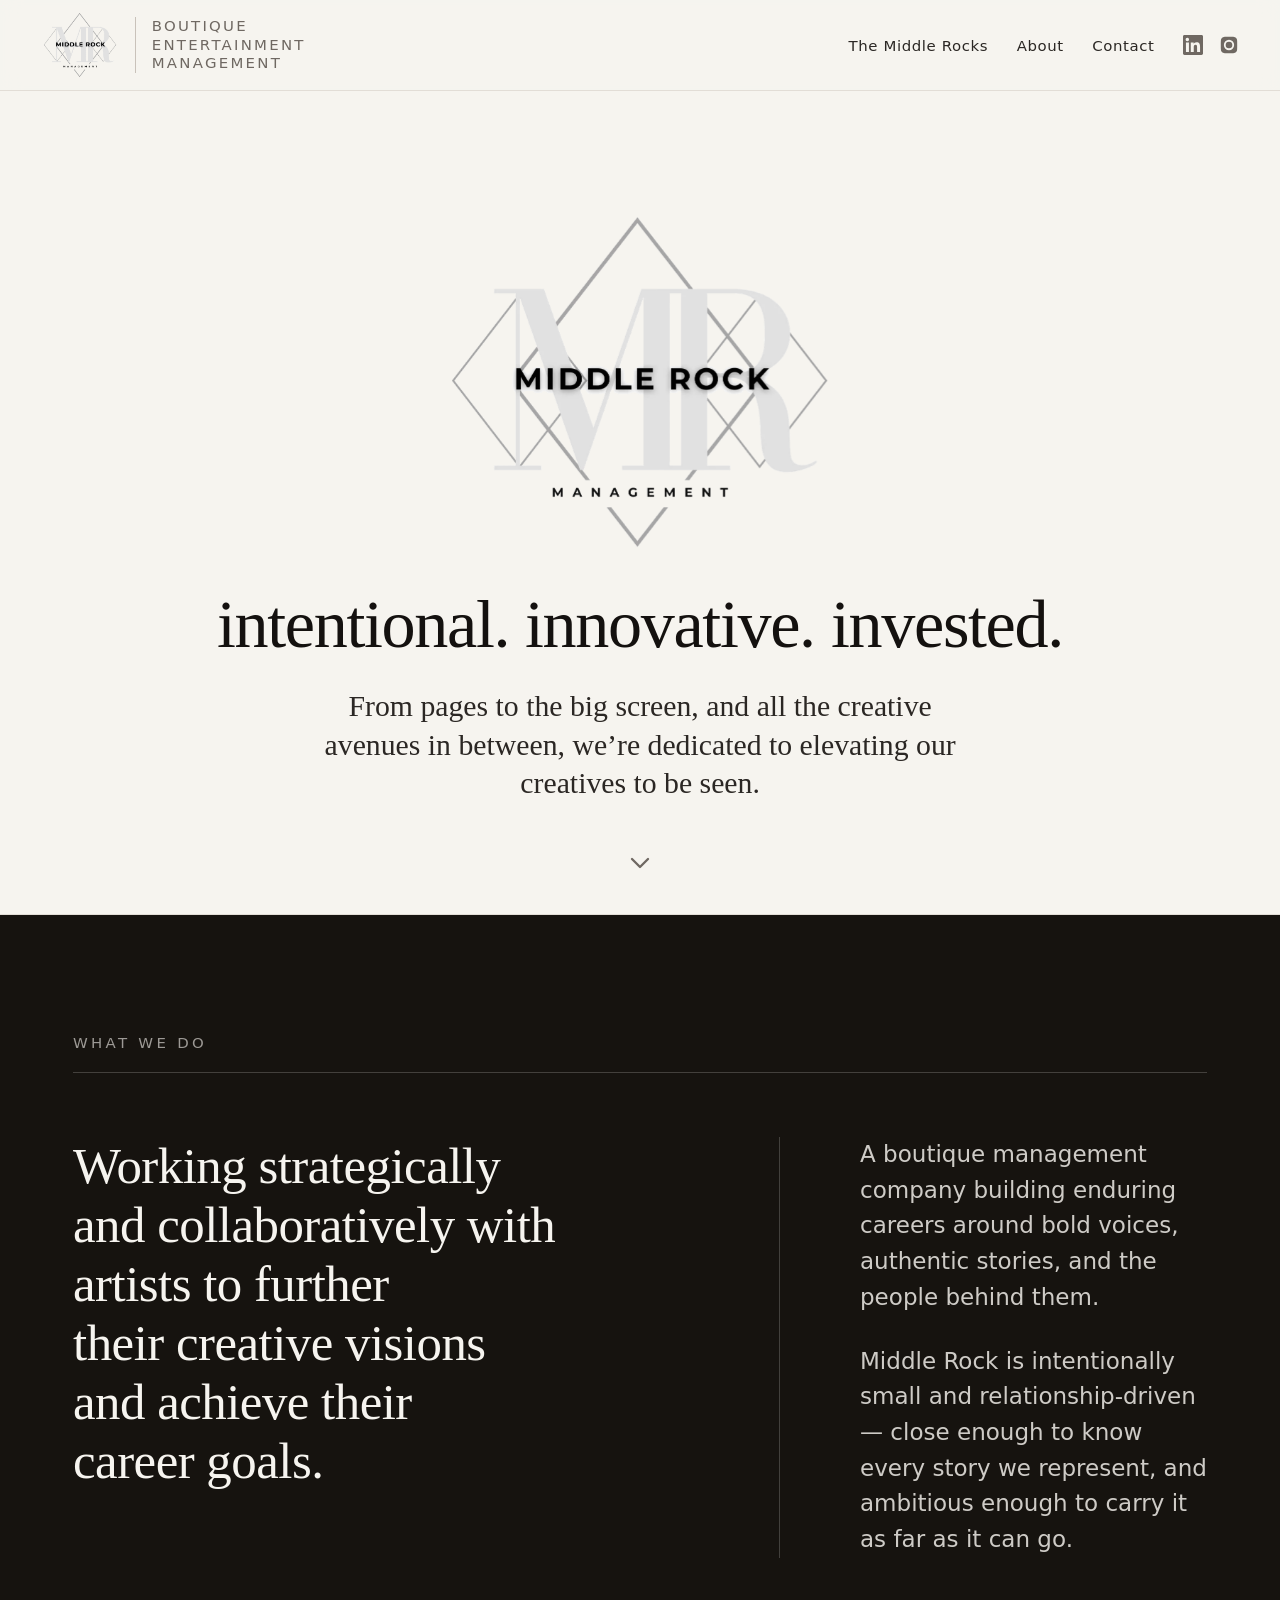
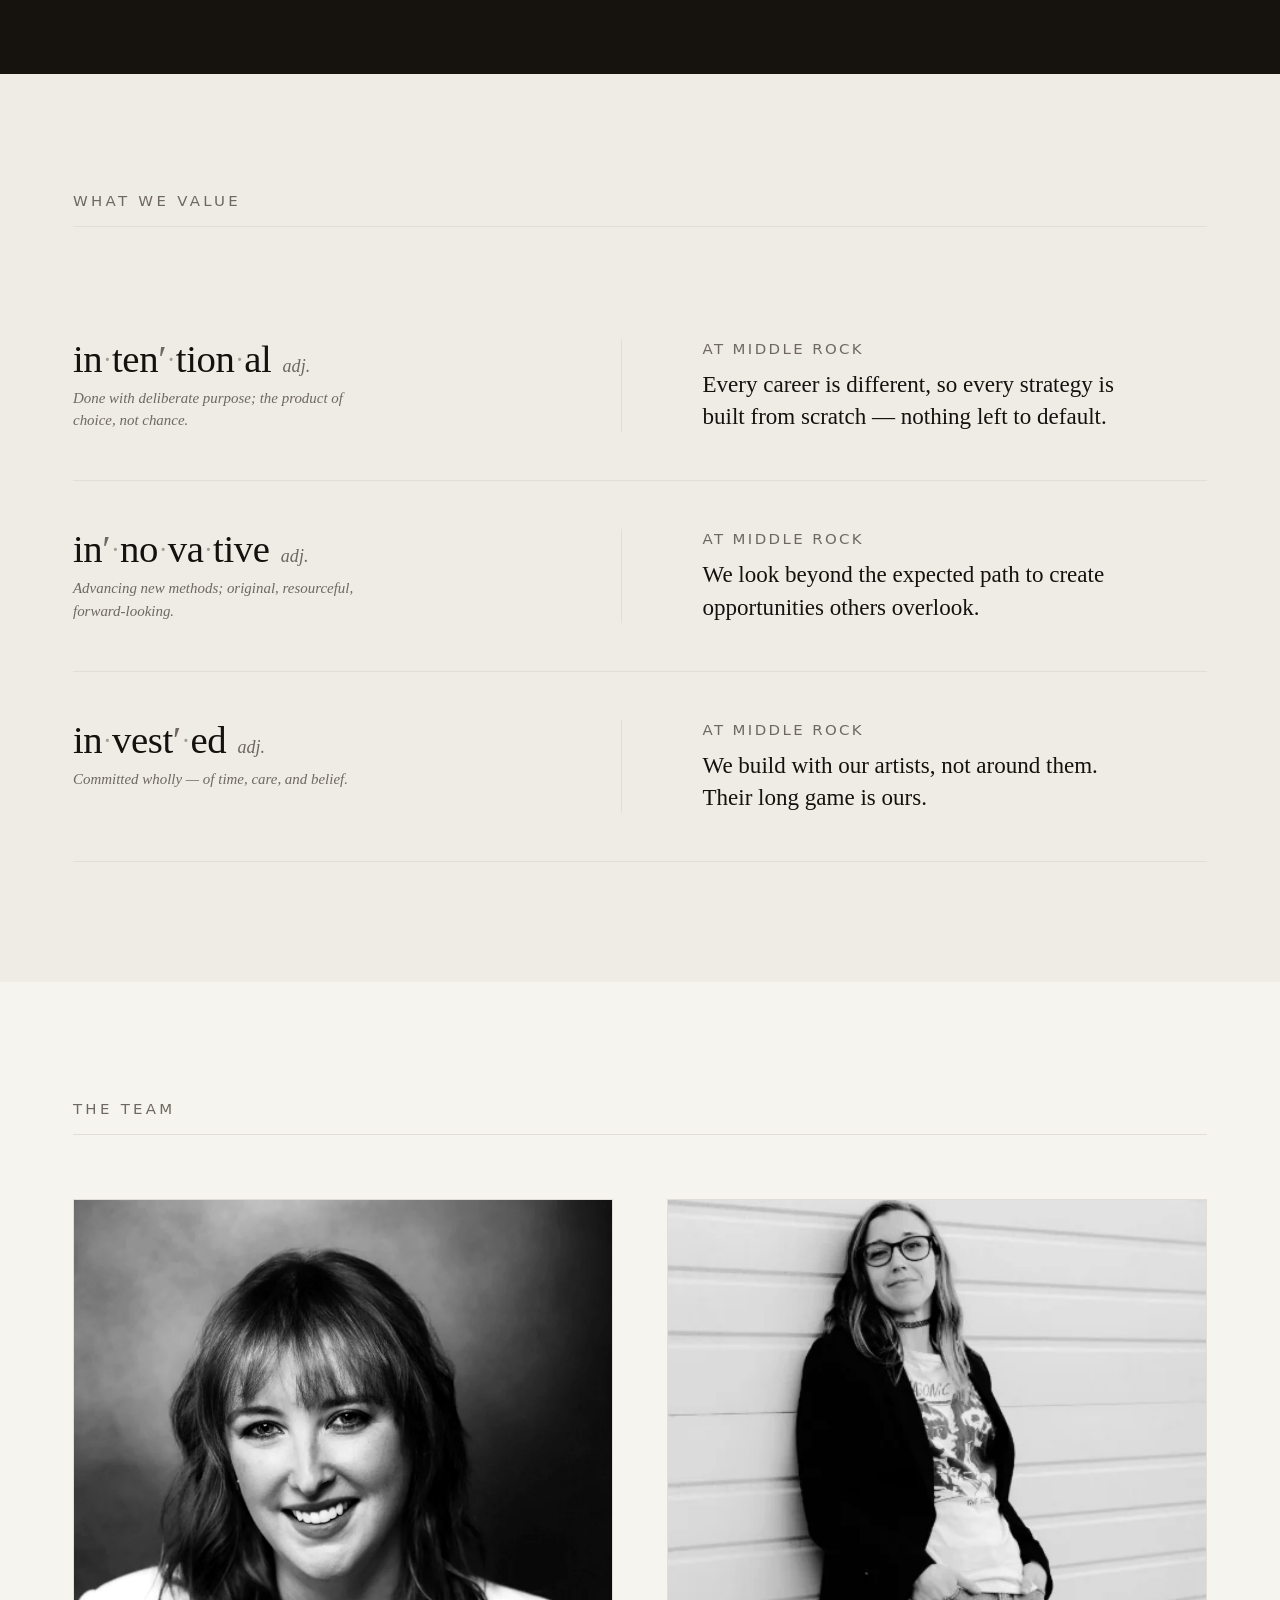
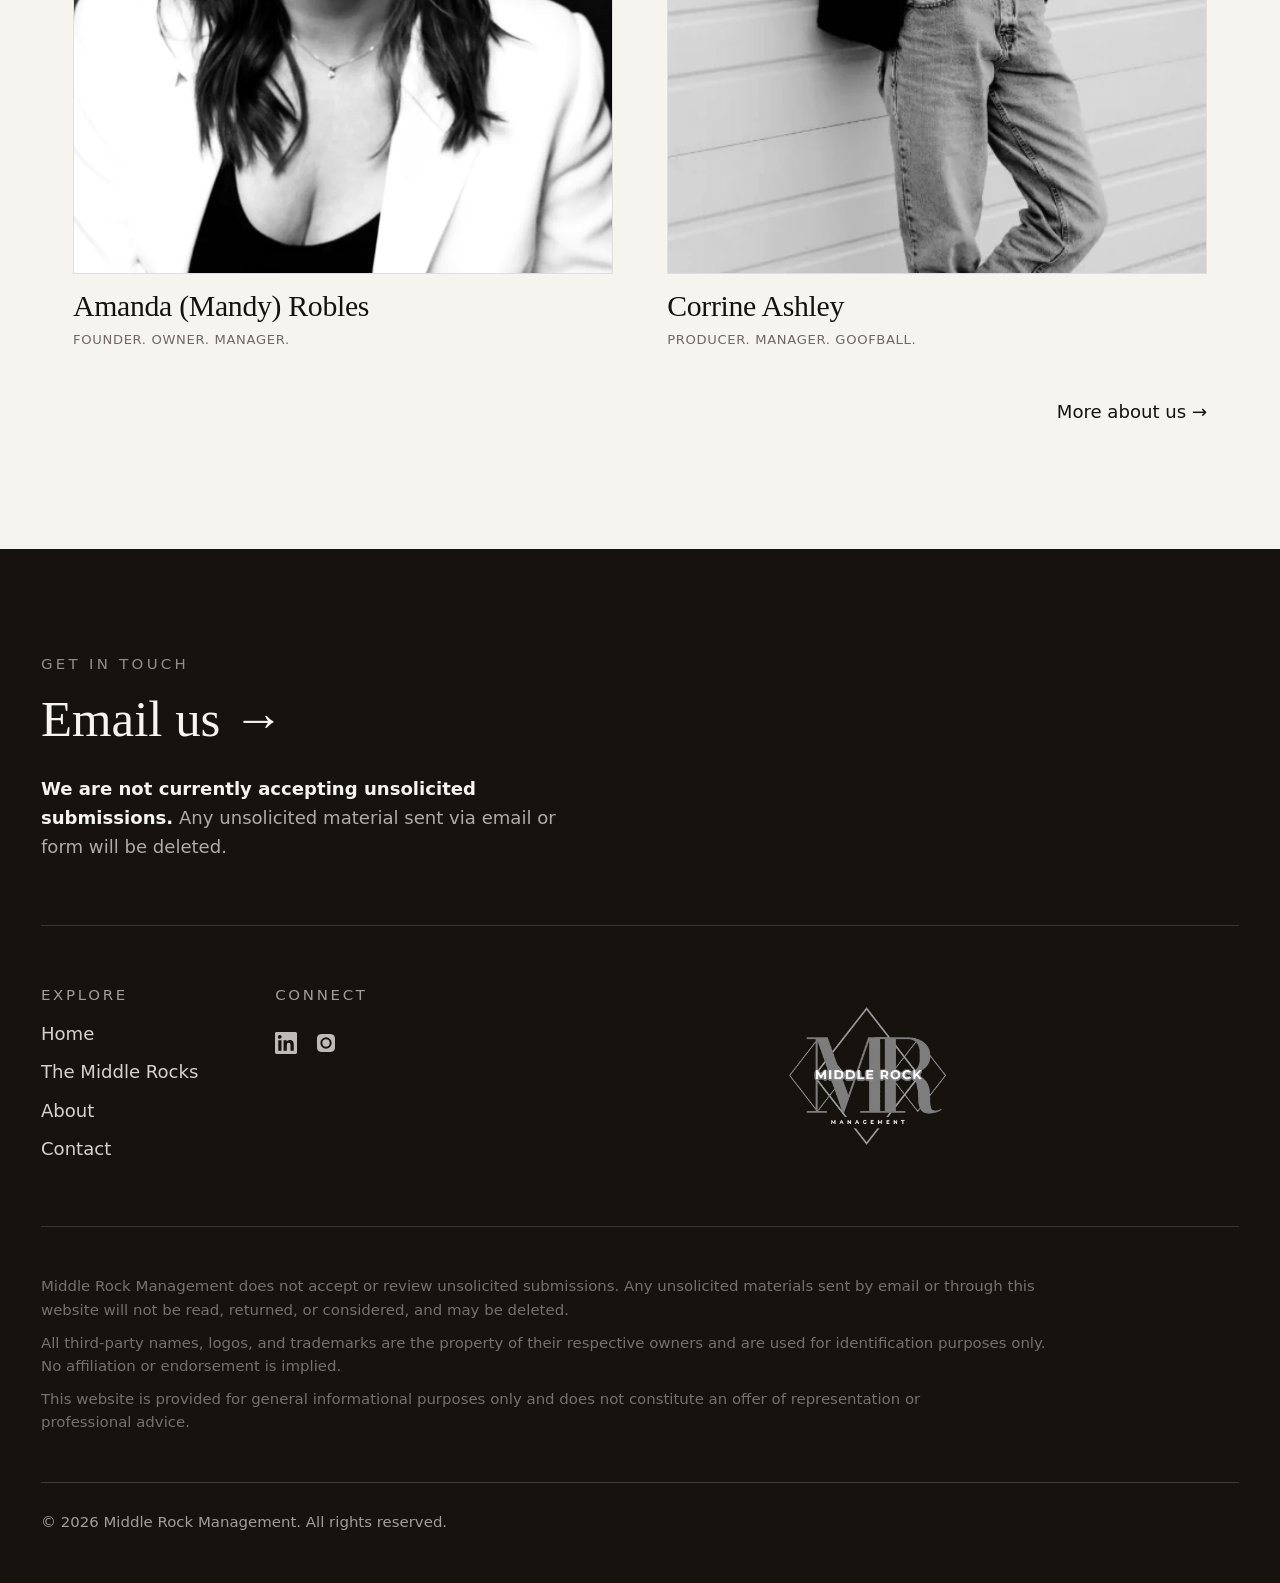
==== commit 9dcb479a: "Header: enlarge masthead logo (legibility) + taller header; make whole brand area (logo + descriptor" ====
--- a/index.html
+++ b/index.html
@@ -49,12 +49,10 @@
       <a class="skip-link" href="#main">Skip to content</a>
       <header class="site-header" data-header>
         <div class="container container--wide site-header__inner">
-          <div class="masthead-brand">
-            <a class="brand" href="/" aria-label="Middle Rock Management — home">
-              <img class="brand__logo" src="/assets/brand/middle-rock-management-logo.webp" alt="Middle Rock Management" width="1141" height="1014">
-            </a>
+          <a class="masthead-brand" href="/" aria-label="Middle Rock Management — home">
+            <img class="brand__logo" src="/assets/brand/middle-rock-management-logo.webp" alt="Middle Rock Management" width="1141" height="1014">
             <span class="brand__descriptor">Boutique entertainment management</span>
-          </div>
+          </a>
           <button class="nav-toggle" type="button" aria-expanded="false" aria-controls="primary-nav" aria-label="Open menu" data-nav-toggle>
             <svg class="icon-open" viewBox="0 0 24 24" fill="none" stroke="currentColor" stroke-width="1.5" aria-hidden="true"><path d="M3 6h18M3 12h18M3 18h18"/></svg>
             <svg class="icon-close" viewBox="0 0 24 24" fill="none" stroke="currentColor" stroke-width="1.5" aria-hidden="true"><path d="M6 6l12 12M18 6L6 18"/></svg>
--- a/css/base.css
+++ b/css/base.css
@@ -50,7 +50,7 @@
   --container: 76rem;      /* ~1216px */
   --container-wide: 88rem;
   --gutter: clamp(1.25rem, 0.8rem + 2.2vw, 3.25rem);
-  --header-h: clamp(66px, 5.5vw, 86px);   /* compact masthead: small logo + descriptor */
+  --header-h: clamp(74px, 6vw, 96px);   /* masthead: logo + descriptor */
 
   /* --- Motion ---------------------------------------------------- */
   --ease: cubic-bezier(0.22, 0.61, 0.36, 1);
--- a/css/components.css
+++ b/css/components.css
@@ -54,19 +54,17 @@
   min-height: var(--header-h);
   padding-block: 0.65rem;
 }
-/* Masthead brand: small logo + descriptor */
+/* Masthead brand: logo + descriptor — the whole area links home */
 .masthead-brand {
   display: flex;
   align-items: center;
   gap: var(--space-s);
   min-width: 0;
-}
-.brand {
-  display: inline-flex;
-  align-items: center;
   flex-shrink: 0;
-}
-.brand__logo { height: clamp(42px, 4vw, 54px); width: auto; }
+  color: inherit;
+  text-decoration: none;
+}
+.brand__logo { height: clamp(56px, 5.4vw, 72px); width: auto; }
 .brand__descriptor {
   padding-left: var(--space-s);
   border-left: 1px solid var(--rule-strong);
@@ -207,14 +205,14 @@
 .footer__email:hover, .footer__email:focus-visible { border-bottom-color: currentColor; }
 .footer__policy { margin-top: var(--space-m); max-width: 46ch; color: color-mix(in srgb, var(--ink-invert) 68%, transparent); }
 .footer__policy strong { color: var(--ink-invert); }
-.footer__logo-link { display: inline-block; justify-self: end; align-self: start; }
-.footer__logo { height: clamp(78px, 11vw, 140px); width: auto; }
-
-/* Nav (Explore + Connect) on the left, logo on the right */
+.footer__logo-link { display: inline-block; justify-self: center; align-self: center; }
+.footer__logo { height: clamp(96px, 12vw, 150px); width: auto; }
+
+/* Nav (Explore + Connect) hugs the left; logo is centred in the open space at right */
 .footer-grid {
   display: grid;
   gap: var(--space-l) clamp(1.5rem, 5vw, 4rem);
-  grid-template-columns: 1fr auto;
+  grid-template-columns: auto 1fr;
   align-items: start;
 }
 .footer-nav {
@@ -246,9 +244,8 @@
   padding-top: var(--space-l);
   border-top: 1px solid color-mix(in srgb, var(--ink-invert) 15%, transparent);
   display: grid; gap: var(--space-xs);
-  max-width: 100ch;
-}
-.footer__legal p { font-size: var(--step--1); line-height: 1.55; color: color-mix(in srgb, var(--ink-invert) 42%, transparent); }
+}
+.footer__legal p { font-size: var(--step--1); line-height: 1.55; color: color-mix(in srgb, var(--ink-invert) 42%, transparent); max-width: 108ch; }
 
 .footer__bottom {
   display: flex; flex-wrap: wrap; gap: var(--space-s);
@@ -261,6 +258,9 @@
 }
 @media (max-width: 640px) {
   .footer__email { font-size: var(--step-2); }   /* not oversized on phones */
+}
+@media (max-width: 620px) {
+  .footer__logo { height: clamp(96px, 24vw, 135px); }
 }
 @media (max-width: 560px) { .footer-nav { grid-template-columns: 1fr; gap: var(--space-l); } }
 
@@ -389,11 +389,20 @@
 /* --------------------------- Team cards ------------------------ */
 .team-grid {
   display: grid;
-  gap: clamp(2rem, 1rem + 4vw, 4.5rem);
-  grid-template-columns: repeat(auto-fit, minmax(min(100%, 20rem), 1fr));
-}
-.team-member { display: grid; grid-template-columns: 1fr; gap: var(--space-m); }
+  gap: clamp(3rem, 2rem + 5vw, 6rem);
+}
+/* Each member: portrait beside the bio (constrained, never full-bleed) */
+.team-member {
+  display: grid;
+  grid-template-columns: minmax(0, 300px) 1fr;
+  gap: clamp(1.5rem, 1rem + 3vw, 4rem);
+  align-items: start;
+}
 .team-member__media { position: relative; }
+@media (max-width: 620px) {
+  .team-member { grid-template-columns: 1fr; gap: var(--space-l); }
+  .team-member__media { max-width: 280px; }
+}
 .team-member__credit {
   font-size: 0.72rem;
   letter-spacing: 0.14em;
--- a/css/pages.css
+++ b/css/pages.css
@@ -274,13 +274,16 @@
 .mini-member__media { margin-bottom: var(--space-s); }
 .mini-member__name { font-family: var(--font-display); font-size: var(--step-2); line-height: 1.05; color: var(--ink); }
 .mini-member__role {
-  font-size: var(--step--1);
-  letter-spacing: 0.14em; text-transform: uppercase;
+  font-size: clamp(0.68rem, 0.6rem + 0.35vw, 0.82rem);
+  letter-spacing: 0.05em; text-transform: uppercase;
   color: var(--ink-muted); margin-top: 0.5rem;
 }
 .team-preview__more { margin-top: var(--space-l); text-align: right; }
+/* Keep both members side by side on mobile so both are visible at once */
 @media (max-width: 560px) {
-  .team-preview__grid { grid-template-columns: 1fr; gap: var(--space-xl); }
+  .team-preview__grid { gap: clamp(0.9rem, 3vw, 1.5rem); }
+  .mini-member__name { font-size: var(--step-1); }
+  .mini-member__role { letter-spacing: 0.1em; margin-top: 0.4rem; }
 }
 
 /* --------------------------- Contact band ---------------------- */
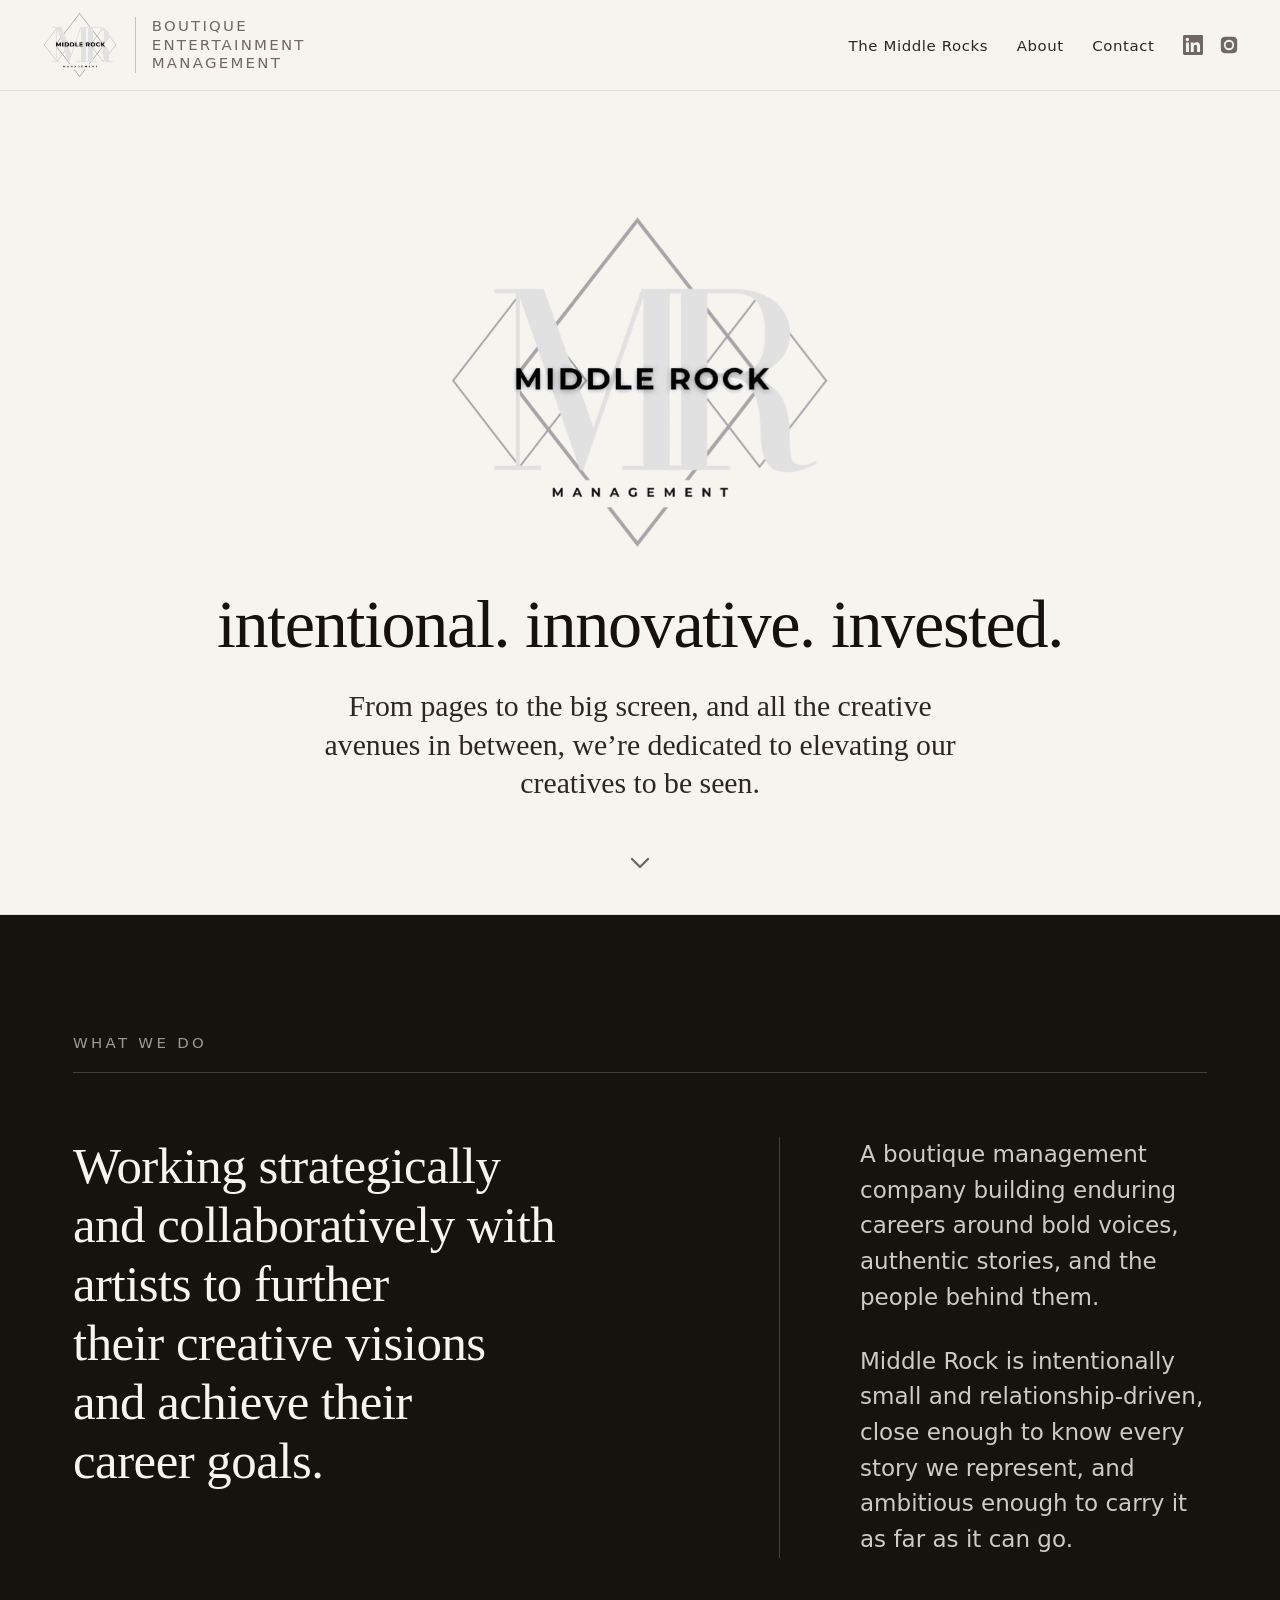
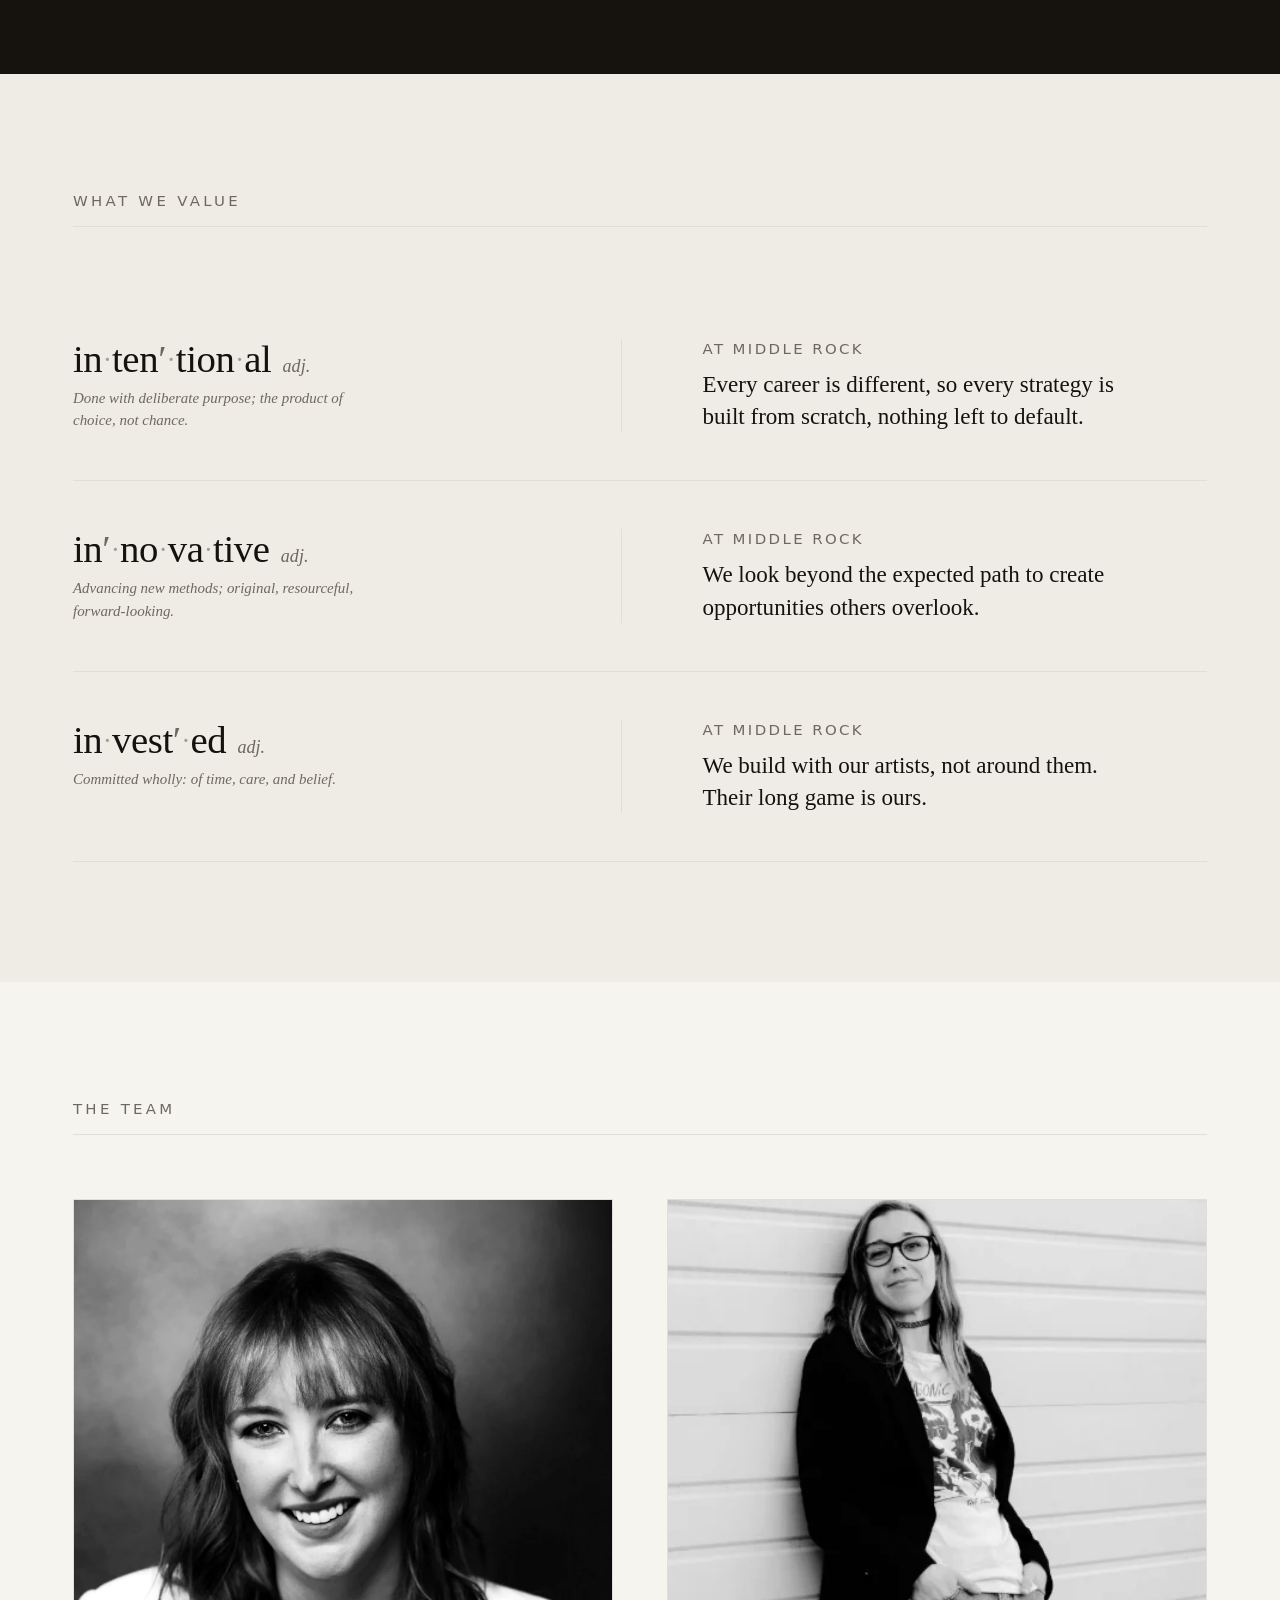
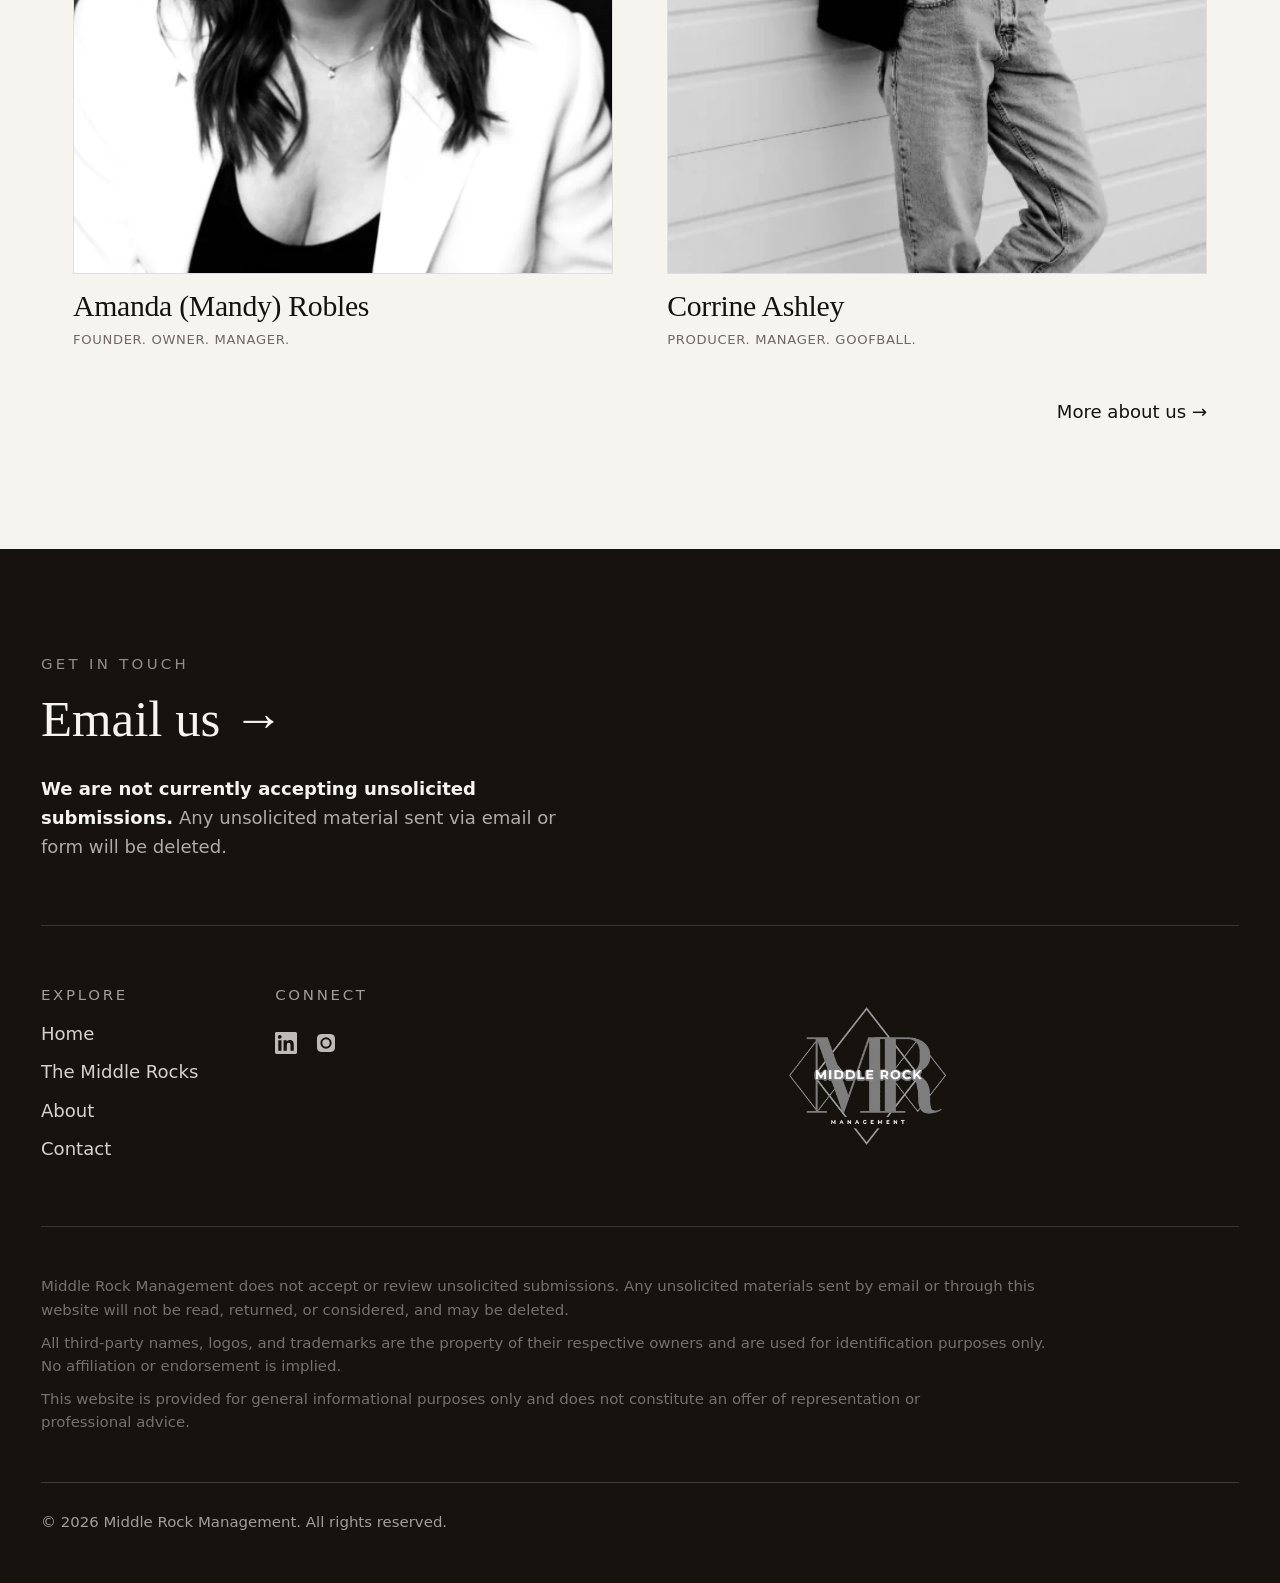
==== commit 243e60a5: "Site-wide: remove all em dashes (copy, titles, aria labels, data, build templates). About hero: tigh" ====
--- a/index.html
+++ b/index.html
@@ -3,7 +3,7 @@
 <head>
   <meta charset="UTF-8">
   <meta name="viewport" content="width=device-width, initial-scale=1">
-  <title>Middle Rock Management — a boutique entertainment management company</title>
+  <title>Middle Rock Management · a boutique entertainment management company</title>
   <meta name="description" content="Middle Rock Management works strategically and collaboratively with artists to further their creative visions and achieve their career goals. Intentional. Innovative. Invested.">
   <link rel="canonical" href="https://www.middlerockmanagement.com/">
 
@@ -49,7 +49,7 @@
       <a class="skip-link" href="#main">Skip to content</a>
       <header class="site-header" data-header>
         <div class="container container--wide site-header__inner">
-          <a class="masthead-brand" href="/" aria-label="Middle Rock Management — home">
+          <a class="masthead-brand" href="/" aria-label="Middle Rock Management home">
             <img class="brand__logo" src="/assets/brand/middle-rock-management-logo.webp" alt="Middle Rock Management" width="1141" height="1014">
             <span class="brand__descriptor">Boutique entertainment management</span>
           </a>
@@ -77,7 +77,7 @@
     <!-- ============================ HERO ============================ -->
     <section class="hero" aria-labelledby="hero-title">
       <div class="container hero__grid">
-        <a class="hero__logo-link" href="/" aria-label="Middle Rock Management — home" data-reveal>
+        <a class="hero__logo-link" href="/" aria-label="Middle Rock Management home" data-reveal>
           <img class="hero__logo" src="/assets/brand/middle-rock-management-logo.webp" alt="Middle Rock Management" width="1141" height="1014">
         </a>
         <h1 class="hero__tagline" id="hero-title">
@@ -105,13 +105,13 @@
             creative visions and achieve their career goals.
           </p>
           <div class="statement__body" data-reveal>
-            <!-- [APPROVAL REQUIRED] Proposed elevated supporting line — flagged for Amanda. -->
+            <!-- [APPROVAL REQUIRED] Proposed elevated supporting line · flagged for Amanda. -->
             <p>
               A boutique management company building enduring careers around bold voices,
               authentic stories, and the people behind them.
             </p>
             <p>
-              Middle Rock is intentionally small and relationship-driven &mdash; close enough
+              Middle Rock is intentionally small and relationship-driven, close enough
               to know every story we represent, and ambitious enough to carry it as far as it can go.
             </p>
           </div>
@@ -123,7 +123,7 @@
     <section class="section section--tint" aria-labelledby="values-title">
       <div class="container">
         <h2 class="eyebrow section-label" id="values-title">What we value</h2>
-        <!-- [APPROVAL REQUIRED] Definitions + "at Middle Rock" glosses are proposed copy — flagged for Amanda. -->
+        <!-- [APPROVAL REQUIRED] Definitions + "at Middle Rock" glosses are proposed copy · flagged for Amanda. -->
         <!-- Desktop: full glossary (all shown). Mobile: accordion via js (main.js). -->
         <div class="lexicon" data-reveal>
           <div class="lex is-open">
@@ -137,7 +137,7 @@
             </button>
             <div class="lex__panel" id="lex-intentional">
               <p class="lex__def">Done with deliberate purpose; the product of choice, not chance.</p>
-              <p class="lex__mrm"><span class="lex__mrm-label">At Middle Rock</span> Every career is different, so every strategy is built from scratch &mdash; nothing left to default.</p>
+              <p class="lex__mrm"><span class="lex__mrm-label">At Middle Rock</span> Every career is different, so every strategy is built from scratch, nothing left to default.</p>
             </div>
           </div>
 
@@ -166,7 +166,7 @@
               <span class="lex__toggle" aria-hidden="true"></span>
             </button>
             <div class="lex__panel" id="lex-invested">
-              <p class="lex__def">Committed wholly &mdash; of time, care, and belief.</p>
+              <p class="lex__def">Committed wholly: of time, care, and belief.</p>
               <p class="lex__mrm"><span class="lex__mrm-label">At Middle Rock</span> We build with our artists, not around them. Their long game is ours.</p>
             </div>
           </div>
@@ -174,7 +174,7 @@
       </div>
     </section>
 
-    <!-- ====== SELECTED ROSTER — shown only when OPTIONS.showHomeRoster = true in build.js ====== -->
+    <!-- ====== SELECTED ROSTER · shown only when OPTIONS.showHomeRoster = true in build.js ====== -->
     <!-- HOME_ROSTER:START -->
 
         <!-- HOME_ROSTER:END -->
@@ -240,13 +240,13 @@
             </div>
           </div>
           </div>
-          <a class="footer__logo-link" href="/" aria-label="Middle Rock Management — home">
+          <a class="footer__logo-link" href="/" aria-label="Middle Rock Management home">
             <img class="footer__logo" src="/assets/brand/middle-rock-management-logo-light.webp" alt="Middle Rock Management" width="1141" height="1014">
           </a>
         </div>
 
         <div class="footer__legal">
-          <!-- [APPROVAL REQUIRED] Placeholder legal text — please have Amanda / counsel review before launch. -->
+          <!-- [APPROVAL REQUIRED] Placeholder legal text - please have Amanda / counsel review before launch. -->
           <p>Middle Rock Management does not accept or review unsolicited submissions. Any unsolicited materials sent by email or through this website will not be read, returned, or considered, and may be deleted.</p>
           <p>All third-party names, logos, and trademarks are the property of their respective owners and are used for identification purposes only. No affiliation or endorsement is implied.</p>
           <p>This website is provided for general informational purposes only and does not constitute an offer of representation or professional advice.</p>
--- a/css/base.css
+++ b/css/base.css
@@ -1,5 +1,5 @@
 /* =============================================================
-   Middle Rock Management — base.css
+   Middle Rock Management - base.css
    Design tokens, reset, and foundational typography.
    Monochrome / neutral editorial system. Edit tokens below to
    tune the whole site from one place.
@@ -57,13 +57,14 @@
   --dur:  0.5s;
   --dur-fast: 0.25s;
 
-  --radius: 2px;           /* restraint — near-square */
+  --radius: 2px;           /* restraint - near-square */
   --focus: 2px solid var(--ink);
 }
 
 /* ------------------------- Reset ------------------------------- */
 *, *::before, *::after { box-sizing: border-box; }
 * { margin: 0; }
+[hidden] { display: none !important; }   /* make the hidden attribute reliable (cards/filter use it) */
 html { -webkit-text-size-adjust: 100%; scroll-behavior: smooth; }
 @media (prefers-reduced-motion: reduce) {
   html { scroll-behavior: auto; }
--- a/css/components.css
+++ b/css/components.css
@@ -1,5 +1,5 @@
 /* =============================================================
-   Middle Rock Management — components.css
+   Middle Rock Management - components.css
    Header, navigation, buttons, cards, footer, image windows.
    ============================================================= */
 
@@ -40,7 +40,7 @@
   z-index: 50;
   background: color-mix(in srgb, var(--paper) 90%, transparent);
   backdrop-filter: saturate(140%) blur(10px);
-  border-bottom: 1px solid var(--rule);   /* masthead line — always visible */
+  border-bottom: 1px solid var(--rule);   /* masthead line - always visible */
   transition: background var(--dur-fast) var(--ease);
 }
 .site-header[data-scrolled="true"] {
@@ -54,7 +54,7 @@
   min-height: var(--header-h);
   padding-block: 0.65rem;
 }
-/* Masthead brand: logo + descriptor — the whole area links home */
+/* Masthead brand: logo + descriptor - the whole area links home */
 .masthead-brand {
   display: flex;
   align-items: center;
@@ -264,7 +264,7 @@
 }
 @media (max-width: 560px) { .footer-nav { grid-template-columns: 1fr; gap: var(--space-l); } }
 
-/* Back-to-top button — site style (paper circle, ink chevron) */
+/* Back-to-top button - site style (paper circle, ink chevron) */
 .to-top {
   position: fixed;
   right: clamp(1rem, 2vw, 2rem);
@@ -318,6 +318,12 @@
   gap: clamp(1.5rem, 1rem + 2.5vw, 3rem) clamp(1.25rem, 0.8rem + 2vw, 2.5rem);
   grid-template-columns: repeat(auto-fill, minmax(min(100%, 15.5rem), 1fr));
 }
+/* Phones: two per row (interim) so cards aren't full-screen tall */
+@media (max-width: 560px) {
+  .roster-grid { grid-template-columns: 1fr 1fr; gap: var(--space-l) var(--space-s); }
+  .card__name { font-size: var(--step-0); }
+  .card__disciplines, .card__note, .card__link { font-size: 0.78rem; }
+}
 .card { display: flex; flex-direction: column; }
 .card__media { margin-bottom: var(--space-s); }
 .card__name {
@@ -365,26 +371,40 @@
   margin-top: 0.7rem;
 }
 
-/* ----------------------- Discipline filter --------------------- */
-.filter {
-  display: flex; flex-wrap: wrap; gap: 0.5rem;
+/* ----------------------- Discipline filter (dropdown) ---------- */
+.roster-filter {
+  display: flex;
+  align-items: center;
+  gap: var(--space-s);
   margin-bottom: var(--space-l);
-}
-.filter__btn {
-  font-family: var(--font-sans);
-  font-size: var(--step--1);
-  letter-spacing: 0.04em;
+  flex-wrap: wrap;
+}
+.roster-filter__label {
+  font-family: var(--font-sans);
+  font-size: var(--step--1);
+  letter-spacing: 0.16em;
+  text-transform: uppercase;
   color: var(--ink-muted);
-  background: transparent;
+}
+.roster-filter__select {
+  font-family: var(--font-sans);
+  font-size: var(--step--1);
+  color: var(--ink);
+  background-color: var(--paper);
   border: 1px solid var(--rule-strong);
-  padding: 0.5em 1em;
+  border-radius: 0;
+  padding: 0.6em 2.4em 0.6em 0.9em;
   cursor: pointer;
-  transition: color var(--dur-fast) var(--ease),
-              border-color var(--dur-fast) var(--ease),
-              background var(--dur-fast) var(--ease);
-}
-.filter__btn:hover, .filter__btn:focus-visible { color: var(--ink); border-color: var(--ink); }
-.filter__btn[aria-pressed="true"] { background: var(--ink); color: var(--ink-invert); border-color: var(--ink); }
+  appearance: none;
+  -webkit-appearance: none;
+  /* chevron */
+  background-image: url("data:image/svg+xml,%3Csvg xmlns='http://www.w3.org/2000/svg' width='16' height='16' viewBox='0 0 24 24' fill='none' stroke='%236f6862' stroke-width='1.6' stroke-linecap='round' stroke-linejoin='round'%3E%3Cpath d='M6 9l6 6 6-6'/%3E%3C/svg%3E");
+  background-repeat: no-repeat;
+  background-position: right 0.8em center;
+  transition: border-color var(--dur-fast) var(--ease);
+}
+.roster-filter__select:hover { border-color: var(--ink); }
+.roster-filter__select:focus-visible { outline: var(--focus); outline-offset: 2px; }
 
 /* --------------------------- Team cards ------------------------ */
 .team-grid {
--- a/css/pages.css
+++ b/css/pages.css
@@ -1,5 +1,5 @@
 /* =============================================================
-   Middle Rock Management — pages.css
+   Middle Rock Management - pages.css
    Page-specific composition: hero, intro, values, contact band,
    page headers, 404. Grid-based with moments of asymmetry.
    ============================================================= */
@@ -63,36 +63,84 @@
   .hero__logo { height: clamp(200px, 62vw, 300px); }
   .hero__tagline { font-size: clamp(2.4rem, 12vw, 3.4rem); line-height: 1.02; }
   .hero__lede { font-size: var(--step-1); max-width: 34ch; }
-  .hero__scroll { display: none; }   /* content fills the screen on phones — no room needed */
+  .hero__scroll { display: none; }   /* content fills the screen on phones - no room needed */
 }
 
 /* --------------------------- Intro -----------------------------
    Distinct from the hero: a labelled, larger editorial lead so the
    second screen doesn't echo the first. */
 .intro__label { margin-bottom: var(--space-m); }
-.intro__grid { display: grid; gap: var(--space-l); }
-.intro__statement {
-  font-family: var(--font-display);
-  font-size: var(--step-4);
-  line-height: 1.14;
+/* ===================== About hero (editorial masthead) ===========
+   A left section-label rail + one flowing content column. The whole
+   page opens like a magazine essay: title, deck, thesis, support -
+   read top-to-bottom in a single measured column, nothing floating. */
+.about-hero {
+  padding-block: clamp(2.5rem, 1.5rem + 5vw, 5.5rem) clamp(3rem, 2rem + 5vw, 7rem);
+  display: grid;
+  gap: var(--space-m);
+}
+.about-hero__rail { display: flex; align-items: center; gap: var(--space-s); }
+.about-hero__label { margin: 0; }
+.about-hero__accent {
+  height: 1px; width: clamp(2rem, 6vw, 4rem);
+  background: var(--ink-muted); display: block;
+}
+
+.about-hero__content {
+  display: grid;
+  gap: clamp(1.4rem, 1rem + 1.6vw, 2.4rem);
+}
+.about-hero__title {
+  font-size: var(--step-5);
+  line-height: 0.98;
+  letter-spacing: -0.015em;
+  margin: 0;
+  max-width: 15ch;
+}
+.about-hero__deck {
+  font-family: var(--font-display);
+  font-size: var(--step-2);
+  line-height: 1.3;
+  color: var(--ink-soft);
+  max-width: 38ch;
+  margin: 0;
+}
+.about-hero__statement {
+  font-family: var(--font-display);
+  font-size: var(--step-3);
+  line-height: 1.16;
   letter-spacing: -0.01em;
   color: var(--ink);
-  max-width: 20ch;
-}
-.intro__body {
-  max-width: var(--measure);
+  max-width: 22ch;
+  margin: 0;
+}
+.about-hero__body {
+  font-size: var(--step-1);
+  line-height: 1.55;
   color: var(--ink-soft);
-  font-size: var(--step-1);
-  line-height: 1.5;
-}
-.intro__body p + p { margin-top: var(--space-m); }
-@media (min-width: 860px) {
-  .intro__grid {
-    grid-template-columns: minmax(0, 1.3fr) minmax(0, 1fr);
-    gap: var(--space-2xl);
+  max-width: 56ch;
+  margin: 0;
+}
+.about-hero__body p + p { margin-top: var(--space-m); }
+
+@media (min-width: 820px) {
+  .about-hero {
+    grid-template-columns: minmax(8rem, 1fr) minmax(0, 3.4fr);
+    column-gap: clamp(2.5rem, 5vw, 5.5rem);
     align-items: start;
   }
-  .intro__body { align-self: end; }
+  .about-hero__rail {
+    flex-direction: column;
+    align-items: flex-start;
+    gap: var(--space-s);
+    position: sticky;
+    top: calc(var(--header-h) + var(--space-l));
+    padding-top: 0.5rem;              /* drop the label to the H1 cap-line */
+  }
+  .about-hero__accent { width: 3rem; }
+  /* generous, deliberate step between the opening (title + deck) and the
+     thesis + support, without a slapped-on divider */
+  .about-hero__statement { margin-top: var(--space-l); }
 }
 
 /* ------------------- Statement panel (home "What we do") --------
@@ -156,11 +204,11 @@
 .section-head__aside { display: flex; align-items: center; gap: var(--space-s); }
 
 /* ------------------- Lexicon (home "What we value") -------------
-   MOBILE: tap-to-expand accordion — one entry open at a time.
-   DESKTOP: a full glossary, nothing to click — the word + its
+   MOBILE: tap-to-expand accordion - one entry open at a time.
+   DESKTOP: a full glossary, nothing to click - the word + its
    definition on the left, a vertical hairline, "At Middle Rock"
    on the right. Enhanced by main.js; without JS every entry shows. */
-.lexicon { /* no top rule here — the section label's underline is the top boundary */ }
+.lexicon { /* no top rule here - the section label's underline is the top boundary */ }
 .lex { border-bottom: 1px solid var(--rule); }
 
 /* Headword row: a reset button (no box) so it can toggle on mobile. */
@@ -186,7 +234,7 @@
 .lex__word {
   font-family: var(--font-display);
   font-size: var(--step-3);
-  line-height: 1.05;                 /* tight — no empty band under the word */
+  line-height: 1.05;                 /* tight - no empty band under the word */
   color: var(--ink);
   letter-spacing: -0.01em;
   transition: color var(--dur-fast) var(--ease);
@@ -239,7 +287,7 @@
   .js .lex.is-open .lex__panel { display: block; animation: lex-in 0.4s var(--ease); }
 }
 
-/* DESKTOP: full glossary — word + definition left, "At Middle Rock"
+/* DESKTOP: full glossary - word + definition left, "At Middle Rock"
    right, split by a vertical hairline. Nothing collapses. */
 @media (min-width: 760px) {
   .lex {
@@ -268,7 +316,7 @@
 }
 
 /* ----------------------- Team preview --------------------------
-   Portrait card: image, then name + title (no bio — full bios on /about/). */
+   Portrait card: image, then name + title (no bio - full bios on /about/). */
 .team-preview__grid { display: grid; grid-template-columns: 1fr 1fr; gap: clamp(1.5rem, 1rem + 3vw, 3.5rem); }
 .mini-member { display: flex; flex-direction: column; }
 .mini-member__media { margin-bottom: var(--space-s); }
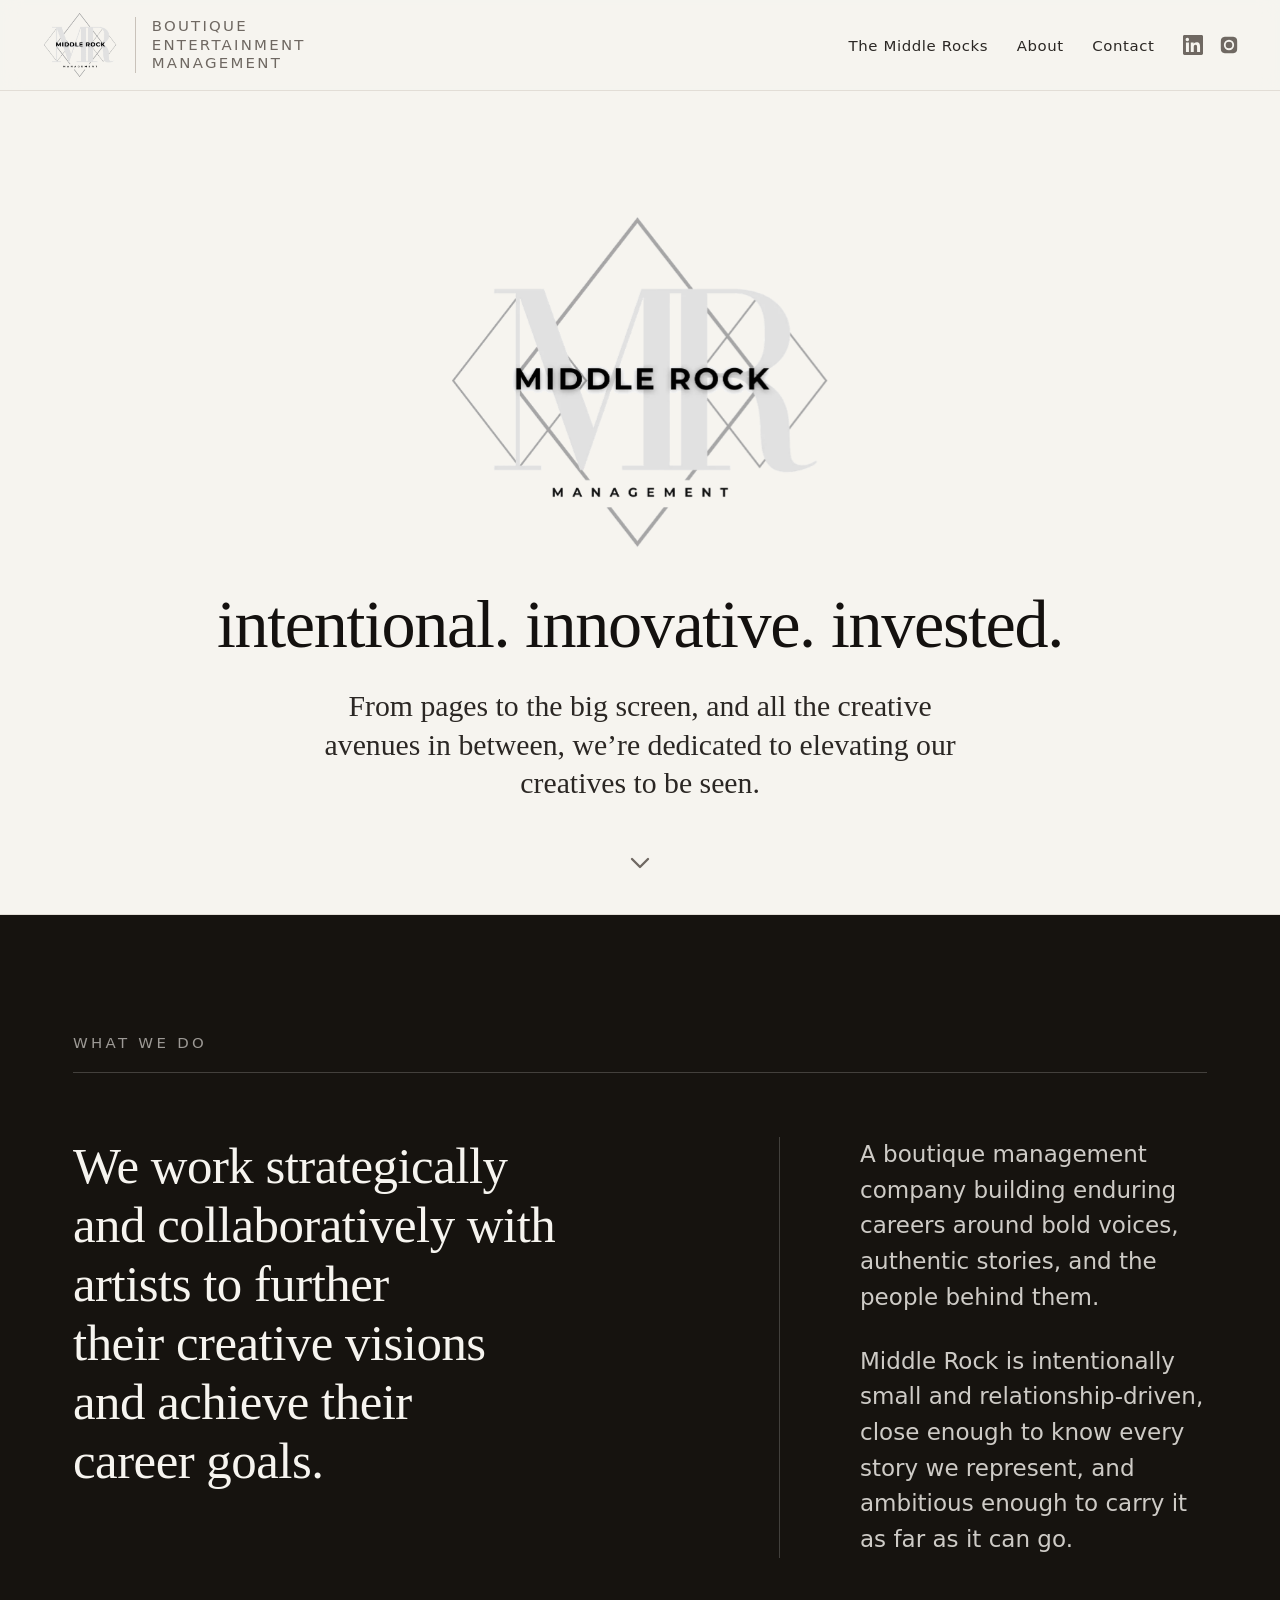
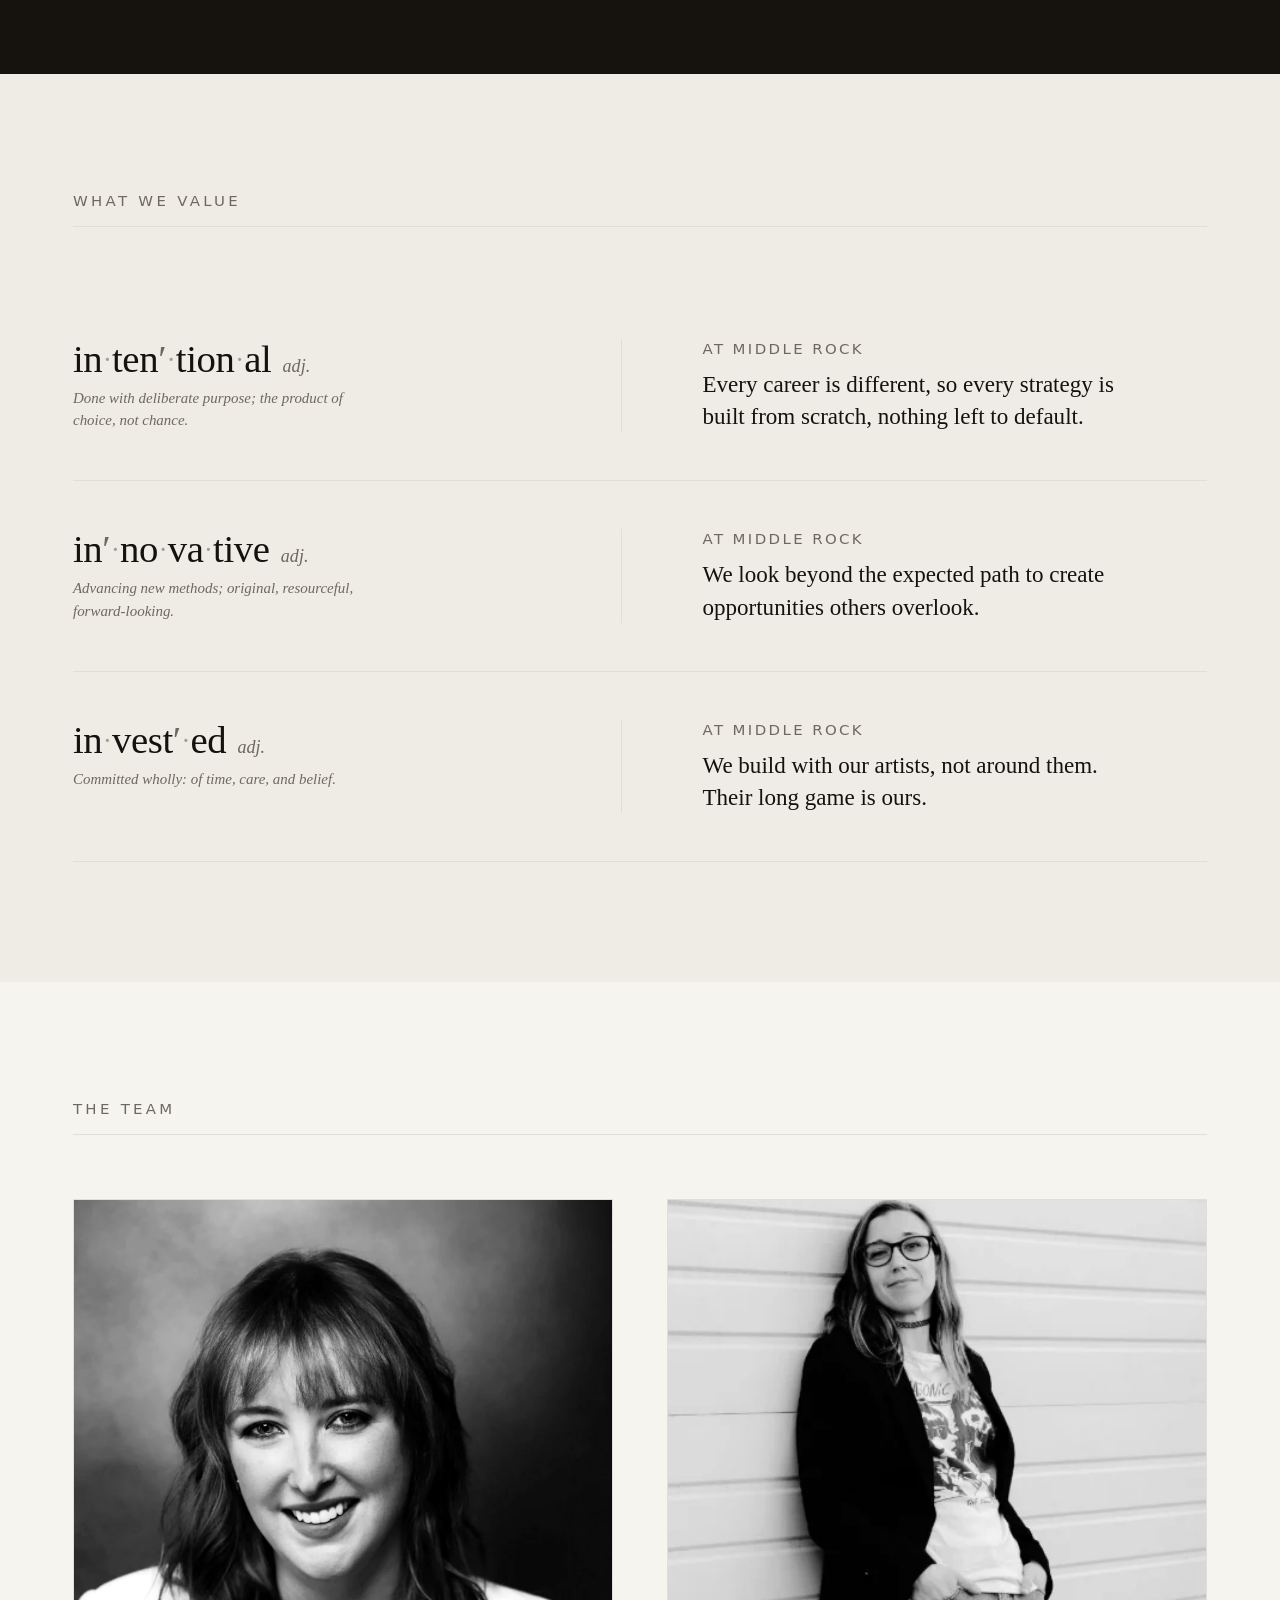
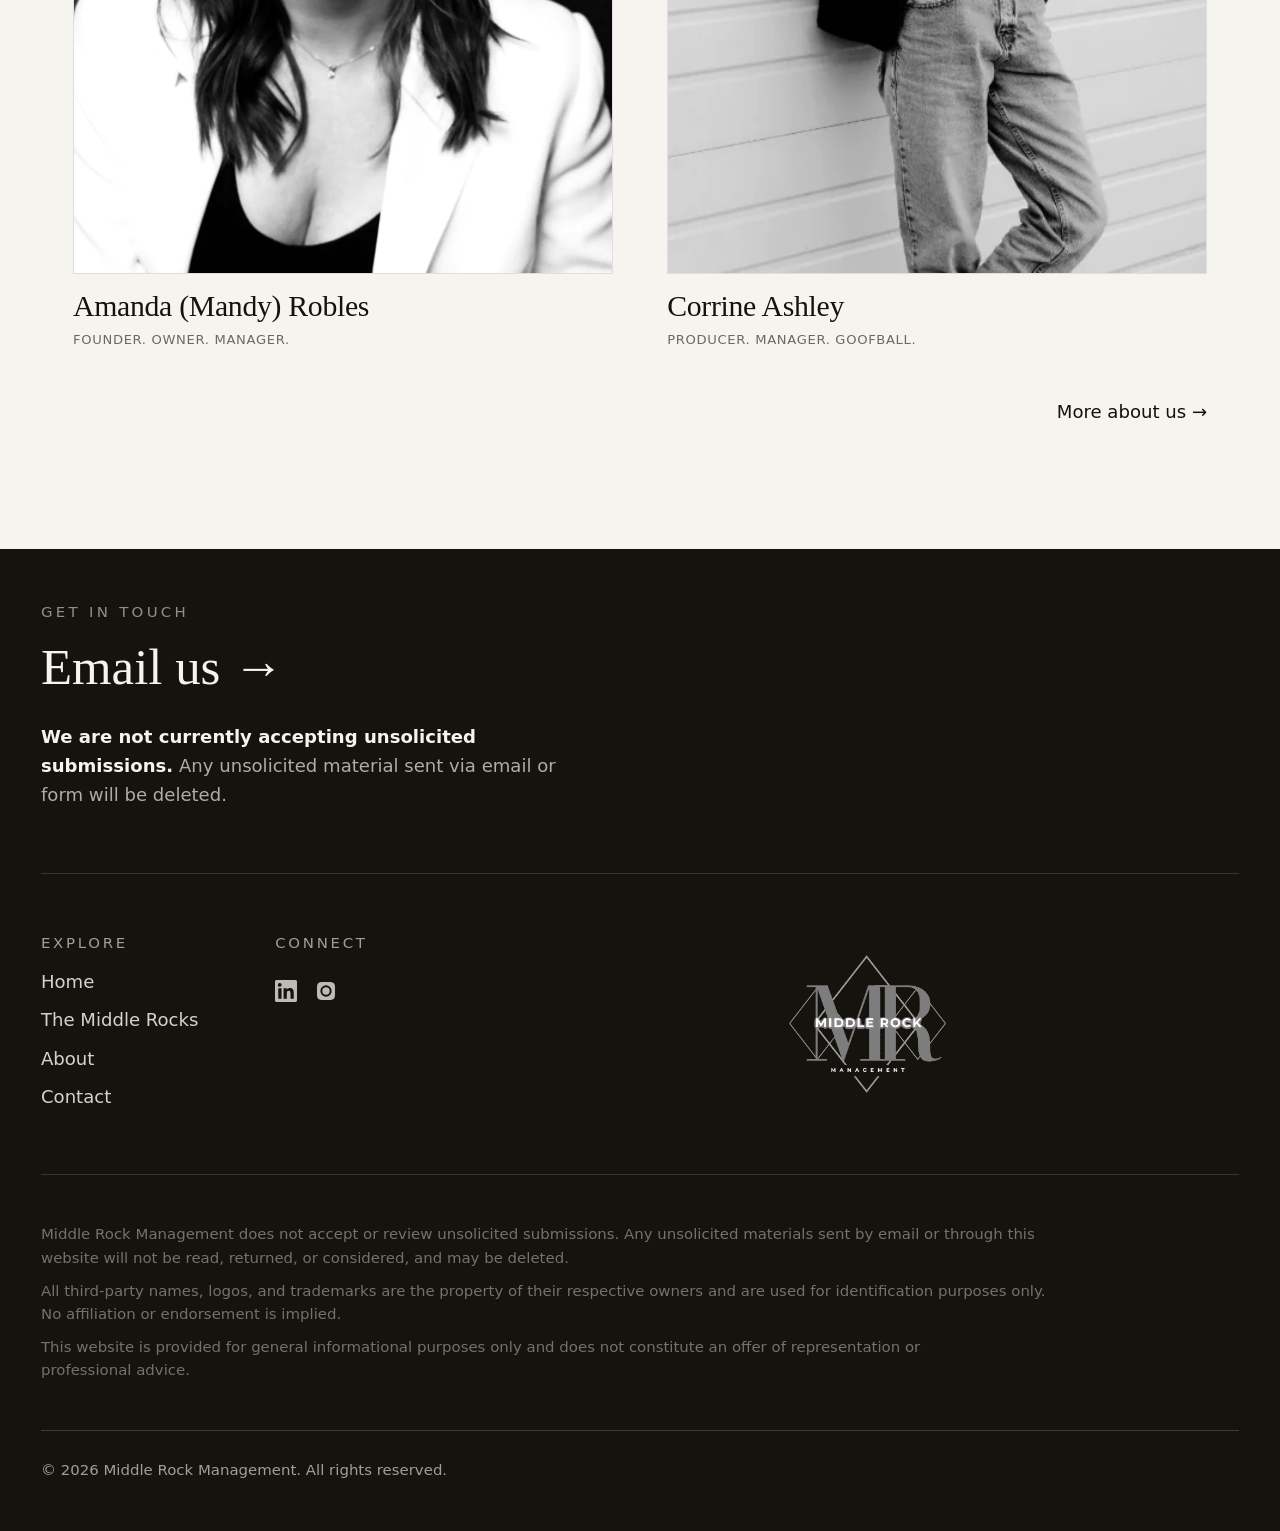
==== commit 0f7355d4: "Footer: reduce top padding so the CTA/footer connects to the page above (universal, all pages)" ====
--- a/index.html
+++ b/index.html
@@ -101,7 +101,7 @@
         <p class="eyebrow section-label">What we do</p>
         <div class="statement__grid">
           <p class="statement__lead" id="intro-title" data-reveal>
-            Working strategically and collaboratively with artists to further their
+            We work strategically and collaboratively with artists to further their
             creative visions and achieve their career goals.
           </p>
           <div class="statement__body" data-reveal>
--- a/css/base.css
+++ b/css/base.css
@@ -18,6 +18,7 @@
   --paper-deep: #efece5;   /* alternating section tint */
   --ink-invert: #f6f4ef;   /* text on dark */
   --panel-dark: #16130f;   /* dark editorial panel */
+  --panel-soft: #e4ddd0;   /* soft warm-stone panel (light alt to panel-dark) */
 
   /* --- Type families ---------------------------------------------
      Ships with a high-quality system stack so the site is fast and
--- a/css/components.css
+++ b/css/components.css
@@ -180,7 +180,7 @@
   position: relative;
   background: var(--panel-dark);
   color: var(--ink-invert);
-  padding-block: clamp(3.5rem, 2.5rem + 5vw, 7rem) var(--space-l);
+  padding-block: clamp(2rem, 1.25rem + 2.5vw, 3.75rem) var(--space-l);
 }
 .site-footer a { color: var(--ink-invert); }
 
@@ -312,63 +312,89 @@
   .img-mono > img { transition: none; }
 }
 
-/* ------------------------- Roster cards ------------------------ */
+/* ------------------------- Roster ------------------------------
+   DESKTOP: a grid of vertical cards (portrait, name, professions, links).
+   MOBILE (<=620px): an accordion - thumbnail + name + professions summary
+   that taps open to reveal the full portrait + links. Enhanced by main.js;
+   without JS every card is fully expanded. Mirrors the About team. */
 .roster-grid {
   display: grid;
   gap: clamp(1.5rem, 1rem + 2.5vw, 3rem) clamp(1.25rem, 0.8rem + 2vw, 2.5rem);
   grid-template-columns: repeat(auto-fill, minmax(min(100%, 15.5rem), 1fr));
 }
-/* Phones: two per row (interim) so cards aren't full-screen tall */
-@media (max-width: 560px) {
-  .roster-grid { grid-template-columns: 1fr 1fr; gap: var(--space-l) var(--space-s); }
-  .card__name { font-size: var(--step-0); }
-  .card__disciplines, .card__note, .card__link { font-size: 0.78rem; }
-}
 .card { display: flex; flex-direction: column; }
+.card__head { margin: 0; }
+.card__summary {
+  display: flex; align-items: center; gap: var(--space-s);
+  width: 100%; padding: 0;
+  background: none; border: 0; color: inherit; font: inherit;
+  text-align: left; cursor: pointer;
+}
+.card__thumb {
+  flex: 0 0 auto; width: 60px; height: 75px;
+  overflow: hidden; background: var(--paper-deep);
+}
+.card__thumb img { width: 100%; height: 100%; object-fit: cover; display: block; }
+.card__id { flex: 1 1 auto; min-width: 0; }
+.card__chev {
+  flex: 0 0 auto; display: inline-flex; color: var(--ink-muted);
+  transition: transform var(--dur-fast) var(--ease);
+}
+.card__chev svg { width: 20px; height: 20px; }
+.card.is-open .card__chev { transform: rotate(180deg); }
+
 .card__media { margin-bottom: var(--space-s); }
 .card__name {
-  font-family: var(--font-display);
-  font-size: var(--step-1);
-  color: var(--ink);
-  line-height: 1.1;
+  display: block;
+  font-family: var(--font-display); font-size: var(--step-1);
+  color: var(--ink); line-height: 1.1;
 }
 .card__disciplines {
-  font-size: var(--step--1);
-  color: var(--ink-muted);
-  letter-spacing: 0.02em;
-  margin-top: 0.35rem;
+  display: block;
+  font-size: var(--step--1); color: var(--ink-muted);
+  letter-spacing: 0.02em; margin-top: 0.35rem;
 }
 .card__disciplines .sep { color: var(--ink-faint); padding-inline: 0.15em; }
-.card__note {
-  font-size: var(--step--1);
-  color: var(--ink-faint);
-  font-style: italic;
-  margin-top: 0.35rem;
-}
 .card__bio { font-size: var(--step--1); color: var(--ink-soft); margin-top: 0.6rem; }
-.card__links {
-  display: flex; flex-wrap: wrap; gap: 0.4rem 1.1rem;
-  margin-top: 0.7rem;
-}
+.card__links { display: flex; flex-wrap: wrap; gap: 0.4rem 1.1rem; margin-top: 0.7rem; }
 .card__link {
-  font-size: var(--step--1);
-  letter-spacing: 0.05em;
-  color: var(--ink);
+  font-size: var(--step--1); letter-spacing: 0.05em; color: var(--ink);
   display: inline-flex; align-items: center; gap: 0.35em;
 }
 .card__link .arrow { transition: transform var(--dur-fast) var(--ease); }
 .card__link:hover .arrow, .card__link:focus-visible .arrow { transform: translate(2px, -2px); }
 @media (prefers-reduced-motion: reduce) { .card__link .arrow { transition: none; } }
-
 .card__status {
-  align-self: flex-start;
-  font-size: 0.72rem;
-  letter-spacing: 0.14em;
-  text-transform: uppercase;
-  color: var(--ink-muted);
-  border: 1px solid var(--rule-strong);
-  padding: 0.2rem 0.55rem;
-  margin-top: 0.7rem;
+  align-self: flex-start; font-size: 0.72rem; letter-spacing: 0.14em;
+  text-transform: uppercase; color: var(--ink-muted);
+  border: 1px solid var(--rule-strong); padding: 0.2rem 0.55rem; margin-top: 0.7rem;
+}
+
+/* Mobile: single-column accordion list. Collapse only when JS is active. */
+@media (max-width: 620px) {
+  .roster-grid { grid-template-columns: 1fr; gap: 0; }
+  .card { border-top: 1px solid var(--rule); padding-block: var(--space-s); }
+  html.js .card__detail { display: none; }
+  html.js .card.is-open .card__detail { display: block; margin-top: var(--space-s); }
+  html.js .card.is-open .card__thumb { display: none; } /* full portrait takes over */
+  .card__media { max-width: 300px; margin-bottom: 0; }
+}
+
+/* Desktop: full vertical card, no accordion chrome. */
+@media (min-width: 621px) {
+  .card__head, .card__detail { display: contents; }
+  .card__summary { order: 2; display: block; cursor: default; }
+  .card__thumb, .card__chev { display: none; }
+  .card__media { order: 1; }
+  .card__bio { order: 3; }
+  .card__links { order: 4; }
+  .card__status { order: 5; }
+
+  /* Colourise the portrait whenever the cursor is anywhere over the card -
+     the image, name, professions, or the link below - so it holds while you
+     move down to click. Middle Rocks roster only. */
+  .roster-grid .card:hover .img-mono > img,
+  .roster-grid .card:focus-within .img-mono > img { filter: grayscale(0%); }
 }
 
 /* ----------------------- Discipline filter (dropdown) ---------- */
@@ -406,37 +432,98 @@
 .roster-filter__select:hover { border-color: var(--ink); }
 .roster-filter__select:focus-visible { outline: var(--focus); outline-offset: 2px; }
 
-/* --------------------------- Team cards ------------------------ */
-.team-grid {
-  display: grid;
-  gap: clamp(3rem, 2rem + 5vw, 6rem);
-}
-/* Each member: portrait beside the bio (constrained, never full-bleed) */
-.team-member {
-  display: grid;
-  grid-template-columns: minmax(0, 300px) 1fr;
-  gap: clamp(1.5rem, 1rem + 3vw, 4rem);
-  align-items: start;
-}
+/* --------------------------- Team ------------------------------
+   DESKTOP: portrait beside the bio (full card, always shown).
+   MOBILE (<=620px): an accordion - a thumbnail + name/role summary
+   that taps open to reveal the full portrait + bio. Enhanced by
+   main.js; without JS every member stays fully expanded. */
+.team-grid { display: grid; gap: clamp(2rem, 1.5rem + 3vw, 4rem); }
+
+.team-member__head { margin: 0; }
+.team-member__summary {
+  display: flex; align-items: center; gap: var(--space-m);
+  width: 100%; padding: var(--space-s) 0;
+  background: none; border: 0; color: inherit;
+  font: inherit; text-align: left; cursor: pointer;
+}
+.team-member__thumb {
+  flex: 0 0 auto; width: 68px; height: 86px;
+  overflow: hidden; background: var(--paper-deep);
+}
+.team-member__thumb img { width: 100%; height: 100%; object-fit: cover; display: block; }
+.team-member__id { flex: 1 1 auto; min-width: 0; }
+.team-member__name {
+  display: block;
+  font-family: var(--font-display); font-size: var(--step-2);
+  line-height: 1.08; color: var(--ink);
+}
+.team-member__role {
+  display: block; margin-top: 0.4rem;
+  font-family: var(--font-sans); font-size: var(--step--1);
+  letter-spacing: 0.16em; text-transform: uppercase; color: var(--ink-muted);
+}
+.team-member__chev {
+  flex: 0 0 auto; display: inline-flex; color: var(--ink-muted);
+  transition: transform var(--dur-fast) var(--ease);
+}
+.team-member__chev svg { width: 22px; height: 22px; }
+.team-member.is-open .team-member__chev { transform: rotate(180deg); }
+
 .team-member__media { position: relative; }
+.team-member__media .img-window { max-width: 300px; }
+.team-member__detail { margin-top: var(--space-s); }
+.team-member__credit {
+  font-size: 0.72rem; letter-spacing: 0.14em; text-transform: uppercase;
+  color: var(--ink-faint); margin-top: 0.5rem;
+}
+.team-member__bio { margin-top: var(--space-m); max-width: 46ch; color: var(--ink-soft); }
+
+/* Collapse to an accordion only when JS is active, on phones. */
 @media (max-width: 620px) {
-  .team-member { grid-template-columns: 1fr; gap: var(--space-l); }
-  .team-member__media { max-width: 280px; }
-}
-.team-member__credit {
-  font-size: 0.72rem;
-  letter-spacing: 0.14em;
-  text-transform: uppercase;
-  color: var(--ink-faint);
-  margin-top: 0.5rem;
-}
-.team-member__name { font-size: var(--step-3); margin-top: 0.25rem; }
-.team-member__role {
-  font-family: var(--font-sans);
-  font-size: var(--step--1);
-  letter-spacing: 0.16em;
-  text-transform: uppercase;
-  color: var(--ink-muted);
-  margin-top: 0.6rem;
-}
-.team-member__bio { margin-top: var(--space-s); max-width: 42ch; color: var(--ink-soft); }
+  html.js .team-member__detail { display: none; }
+  html.js .team-member.is-open .team-member__detail { display: block; }
+  /* the thumbnail is the collapsed-state stand-in; once open, the full
+     portrait takes over, so retire the thumbnail. */
+  html.js .team-member.is-open .team-member__thumb { display: none; }
+  .team-member + .team-member { border-top: 1px solid var(--rule); padding-top: var(--space-s); }
+}
+
+/* Desktop: full cards, no accordion chrome. Each member is a vertical
+   card - portrait, then name/role, then bio - so the two sit cleanly
+   side by side (2-up) on wider screens. */
+@media (min-width: 621px) {
+  .team-member {
+    display: grid;
+    grid-template-columns: 1fr;
+    grid-template-areas: "media" "head" "copy";
+    row-gap: var(--space-m);
+    align-items: start;
+  }
+  /* Flatten the h3 + detail wrappers so their contents drop onto the card
+     grid. The <button> keeps its box (display:contents is ignored on
+     buttons) and simply sits in the "head" cell, styled as plain text. */
+  .team-member__head,
+  .team-member__detail { display: contents; }
+  .team-member__summary { grid-area: head; padding: 0; gap: 0; cursor: default; }
+  .team-member__thumb,
+  .team-member__chev { display: none; }
+  .team-member__media { grid-area: media; }
+  .team-member__media .img-window { max-width: 360px; }
+  .team-member__copy { grid-area: copy; }
+  .team-member__bio { margin-top: 0; max-width: 44ch; }
+  .team-member__name { font-size: var(--step-3); line-height: 1.05; }
+  .team-member__role { margin-top: 0.5rem; }
+}
+
+/* Two members side by side once there's room - sized to the content and
+   centred as a pair, so the portraits sit in the middle rather than
+   hugging the left edge. */
+@media (min-width: 760px) {
+  .team-grid {
+    grid-template-columns: repeat(2, minmax(0, 25rem));
+    column-gap: clamp(3rem, 1.5rem + 6vw, 8rem);
+    justify-content: center;
+    align-items: start;
+  }
+  .team-member__media .img-window { max-width: none; } /* fill the (capped) column */
+}
--- a/css/pages.css
+++ b/css/pages.css
@@ -70,40 +70,47 @@
    Distinct from the hero: a labelled, larger editorial lead so the
    second screen doesn't echo the first. */
 .intro__label { margin-bottom: var(--space-m); }
-/* ===================== About hero (editorial masthead) ===========
-   A left section-label rail + one flowing content column. The whole
-   page opens like a magazine essay: title, deck, thesis, support -
-   read top-to-bottom in a single measured column, nothing floating. */
+/* ===================== About hero (two-tone editorial split) =====
+   Matches the homepage language: a section-label eyebrow, then a
+   two-column split - the definition on the left (paper), the ethos on
+   the right (dark panel), divided by a hairline bar. Stacks on mobile,
+   where the dark panel simply sits beneath the definition. */
 .about-hero {
-  padding-block: clamp(2.5rem, 1.5rem + 5vw, 5.5rem) clamp(3rem, 2rem + 5vw, 7rem);
-  display: grid;
-  gap: var(--space-m);
-}
-.about-hero__rail { display: flex; align-items: center; gap: var(--space-s); }
-.about-hero__label { margin: 0; }
-.about-hero__accent {
-  height: 1px; width: clamp(2rem, 6vw, 4rem);
-  background: var(--ink-muted); display: block;
-}
-
-.about-hero__content {
-  display: grid;
-  gap: clamp(1.4rem, 1rem + 1.6vw, 2.4rem);
-}
+  padding-block: clamp(2rem, 1rem + 4vw, 4rem) clamp(1.5rem, 1rem + 2vw, 3rem);
+}
+/* draw the team section up so the hero and roster read as one page */
+.about-hero + .section { padding-top: clamp(2rem, 1rem + 3vw, 4rem); }
+.about-hero__split { display: grid; gap: var(--space-l); }
+
 .about-hero__title {
   font-size: var(--step-5);
   line-height: 0.98;
   letter-spacing: -0.015em;
   margin: 0;
-  max-width: 15ch;
+  max-width: 14ch;
 }
 .about-hero__deck {
   font-family: var(--font-display);
   font-size: var(--step-2);
   line-height: 1.3;
   color: var(--ink-soft);
-  max-width: 38ch;
-  margin: 0;
+  max-width: 34ch;
+  margin: var(--space-m) 0 0;
+}
+
+.about-hero__aside {
+  background: var(--panel-soft);
+  color: var(--ink-soft);
+  padding: clamp(1.75rem, 1.25rem + 3vw, 3rem);
+}
+/* Mobile: let the panel bleed to the page edges with the gutter as its
+   inner padding, so its text lines up vertically with the title/deck above
+   (no boxed border offsetting the alignment). */
+@media (max-width: 819px) {
+  .about-hero__aside {
+    margin-inline: calc(-1 * var(--gutter));
+    padding-inline: var(--gutter);
+  }
 }
 .about-hero__statement {
   font-family: var(--font-display);
@@ -111,36 +118,35 @@
   line-height: 1.16;
   letter-spacing: -0.01em;
   color: var(--ink);
-  max-width: 22ch;
+  max-width: 24ch;
   margin: 0;
 }
 .about-hero__body {
   font-size: var(--step-1);
   line-height: 1.55;
   color: var(--ink-soft);
-  max-width: 56ch;
-  margin: 0;
+  max-width: 52ch;
+  margin: var(--space-m) 0 0;
 }
 .about-hero__body p + p { margin-top: var(--space-m); }
 
 @media (min-width: 820px) {
-  .about-hero {
-    grid-template-columns: minmax(8rem, 1fr) minmax(0, 3.4fr);
-    column-gap: clamp(2.5rem, 5vw, 5.5rem);
-    align-items: start;
-  }
-  .about-hero__rail {
+  .about-hero__split {
+    grid-template-columns: 1fr 1fr;
+    column-gap: clamp(2rem, 4vw, 4rem);
+    align-items: stretch;
+  }
+  .about-hero__lead {
+    align-self: center;                 /* centre the definition against the panel */
+    padding-right: clamp(2rem, 4vw, 4rem);
+    border-right: 1px solid var(--rule);  /* the bar between the columns */
+  }
+  .about-hero__aside {
+    display: flex;
     flex-direction: column;
-    align-items: flex-start;
-    gap: var(--space-s);
-    position: sticky;
-    top: calc(var(--header-h) + var(--space-l));
-    padding-top: 0.5rem;              /* drop the label to the H1 cap-line */
-  }
-  .about-hero__accent { width: 3rem; }
-  /* generous, deliberate step between the opening (title + deck) and the
-     thesis + support, without a slapped-on divider */
-  .about-hero__statement { margin-top: var(--space-l); }
+    justify-content: center;
+    padding: clamp(2rem, 1.5rem + 2.5vw, 3.5rem);
+  }
 }
 
 /* ------------------- Statement panel (home "What we do") --------
@@ -362,30 +368,8 @@
 .page-header__eyebrow { margin-bottom: var(--space-m); display: inline-block; }
 
 /* --------------------------- Contact page ---------------------- */
-.contact-page__grid { display: grid; gap: var(--space-xl); }
-.contact-block__label {
-  font-size: var(--step--1);
-  letter-spacing: 0.18em; text-transform: uppercase;
-  color: var(--ink-muted); margin-bottom: var(--space-xs);
-}
-.contact-block__email {
-  font-family: var(--font-display);
-  font-size: var(--step-3);
-  color: var(--ink);
-  word-break: break-word;
-}
-.policy-card {
-  border: 1px solid var(--rule);
-  background: var(--paper-pure);
-  padding: clamp(1.5rem, 1rem + 2vw, 2.75rem);
-}
-.policy-card h2 { font-size: var(--step-2); margin-bottom: var(--space-s); }
-.policy-card p { color: var(--ink-soft); }
-.policy-card p + p { margin-top: var(--space-s); }
-.policy-card__strong { color: var(--ink); font-weight: 500; }
-@media (min-width: 860px) {
-  .contact-page__grid { grid-template-columns: 1fr 1fr; align-items: start; gap: var(--space-2xl); }
-}
+/* Contact is a minimal hero (eyebrow + title + copy) reusing the
+   .about-hero title/deck styles; the footer CTA carries the action. */
 
 /* --------------------------- 404 ------------------------------- */
 .error-page {
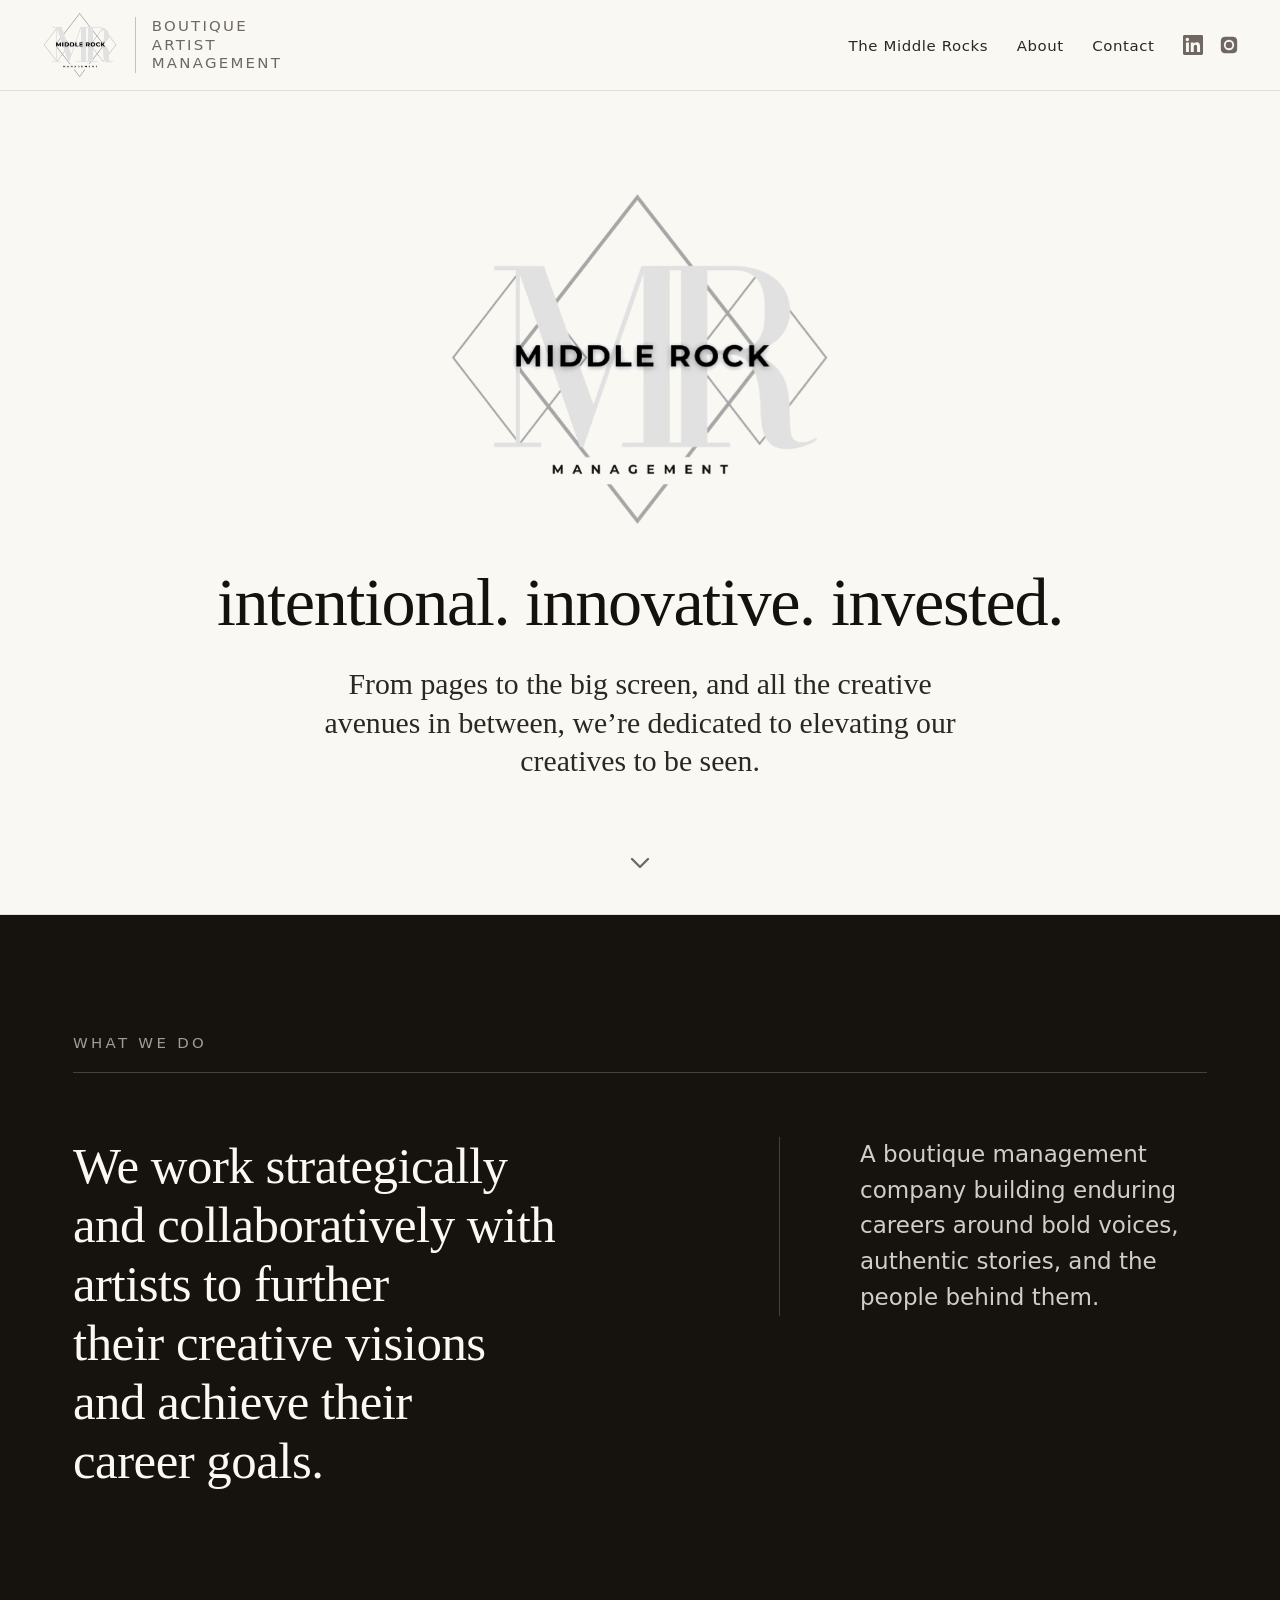
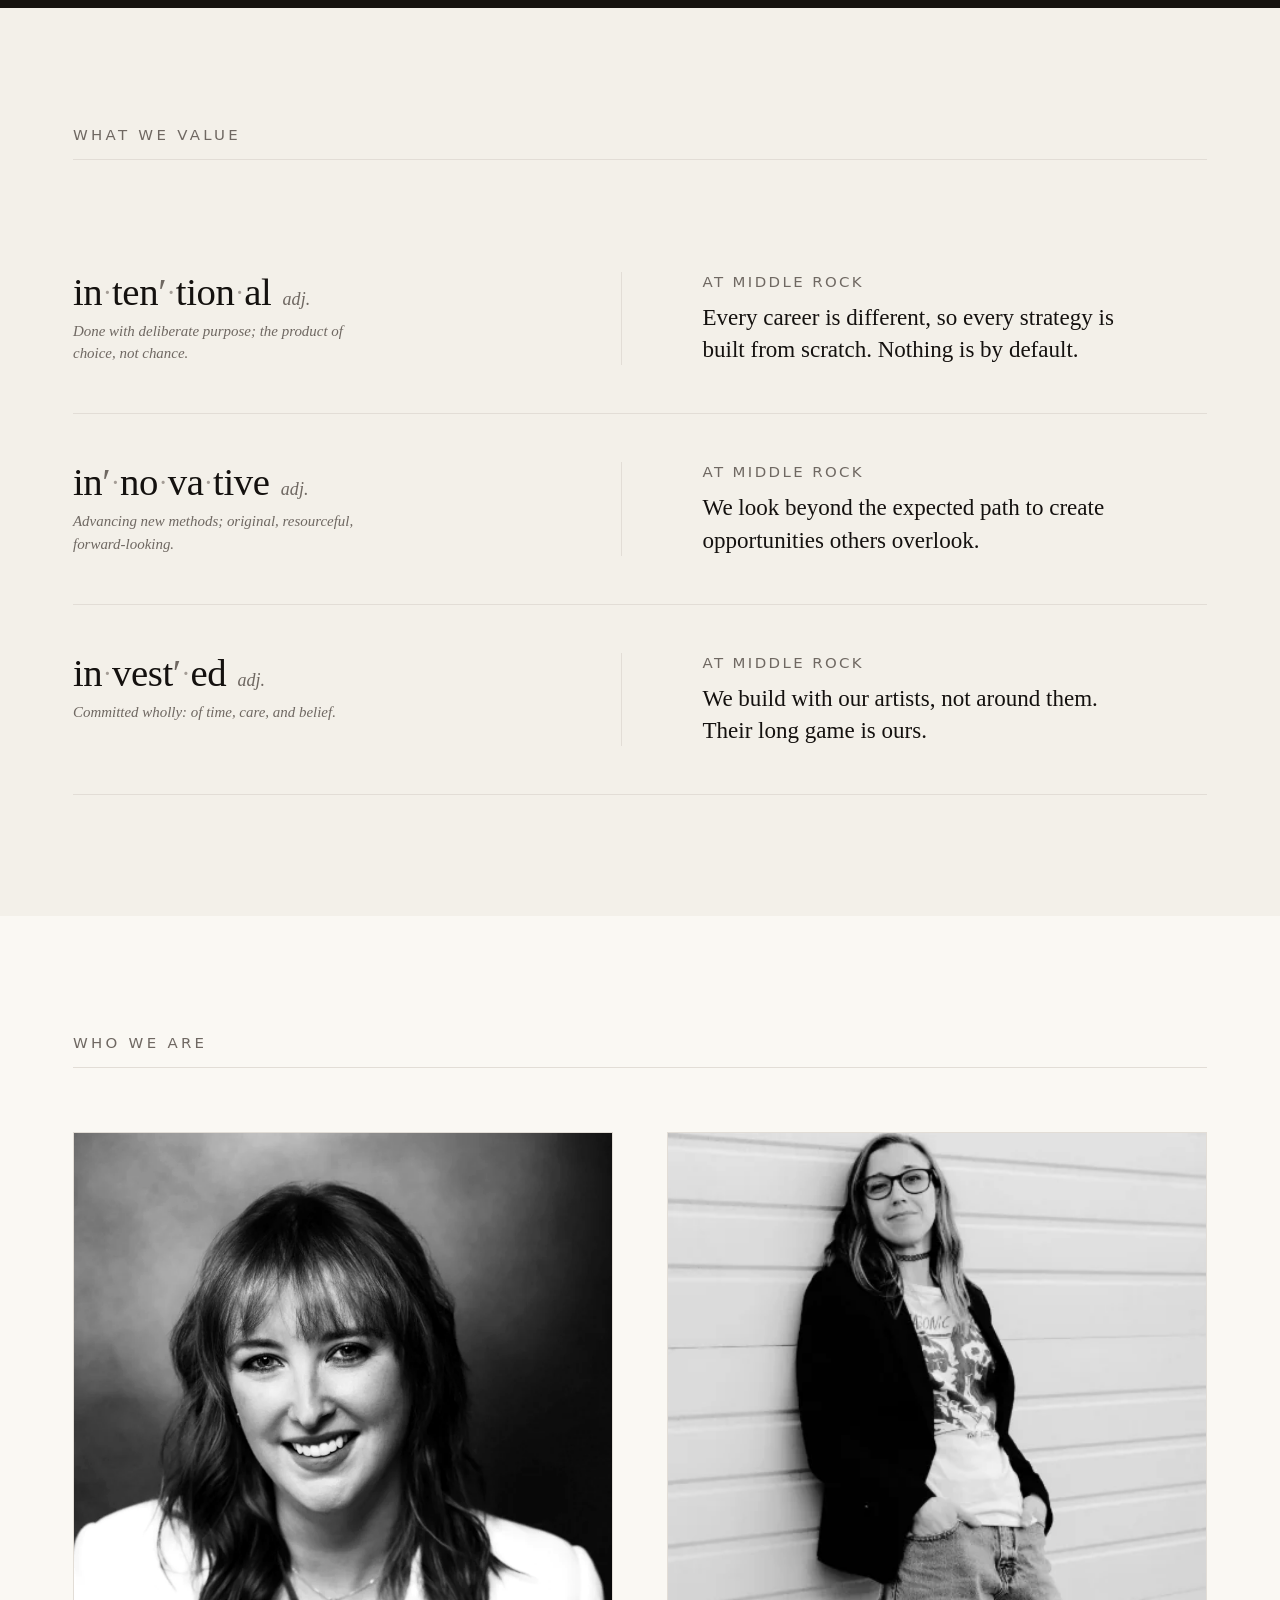
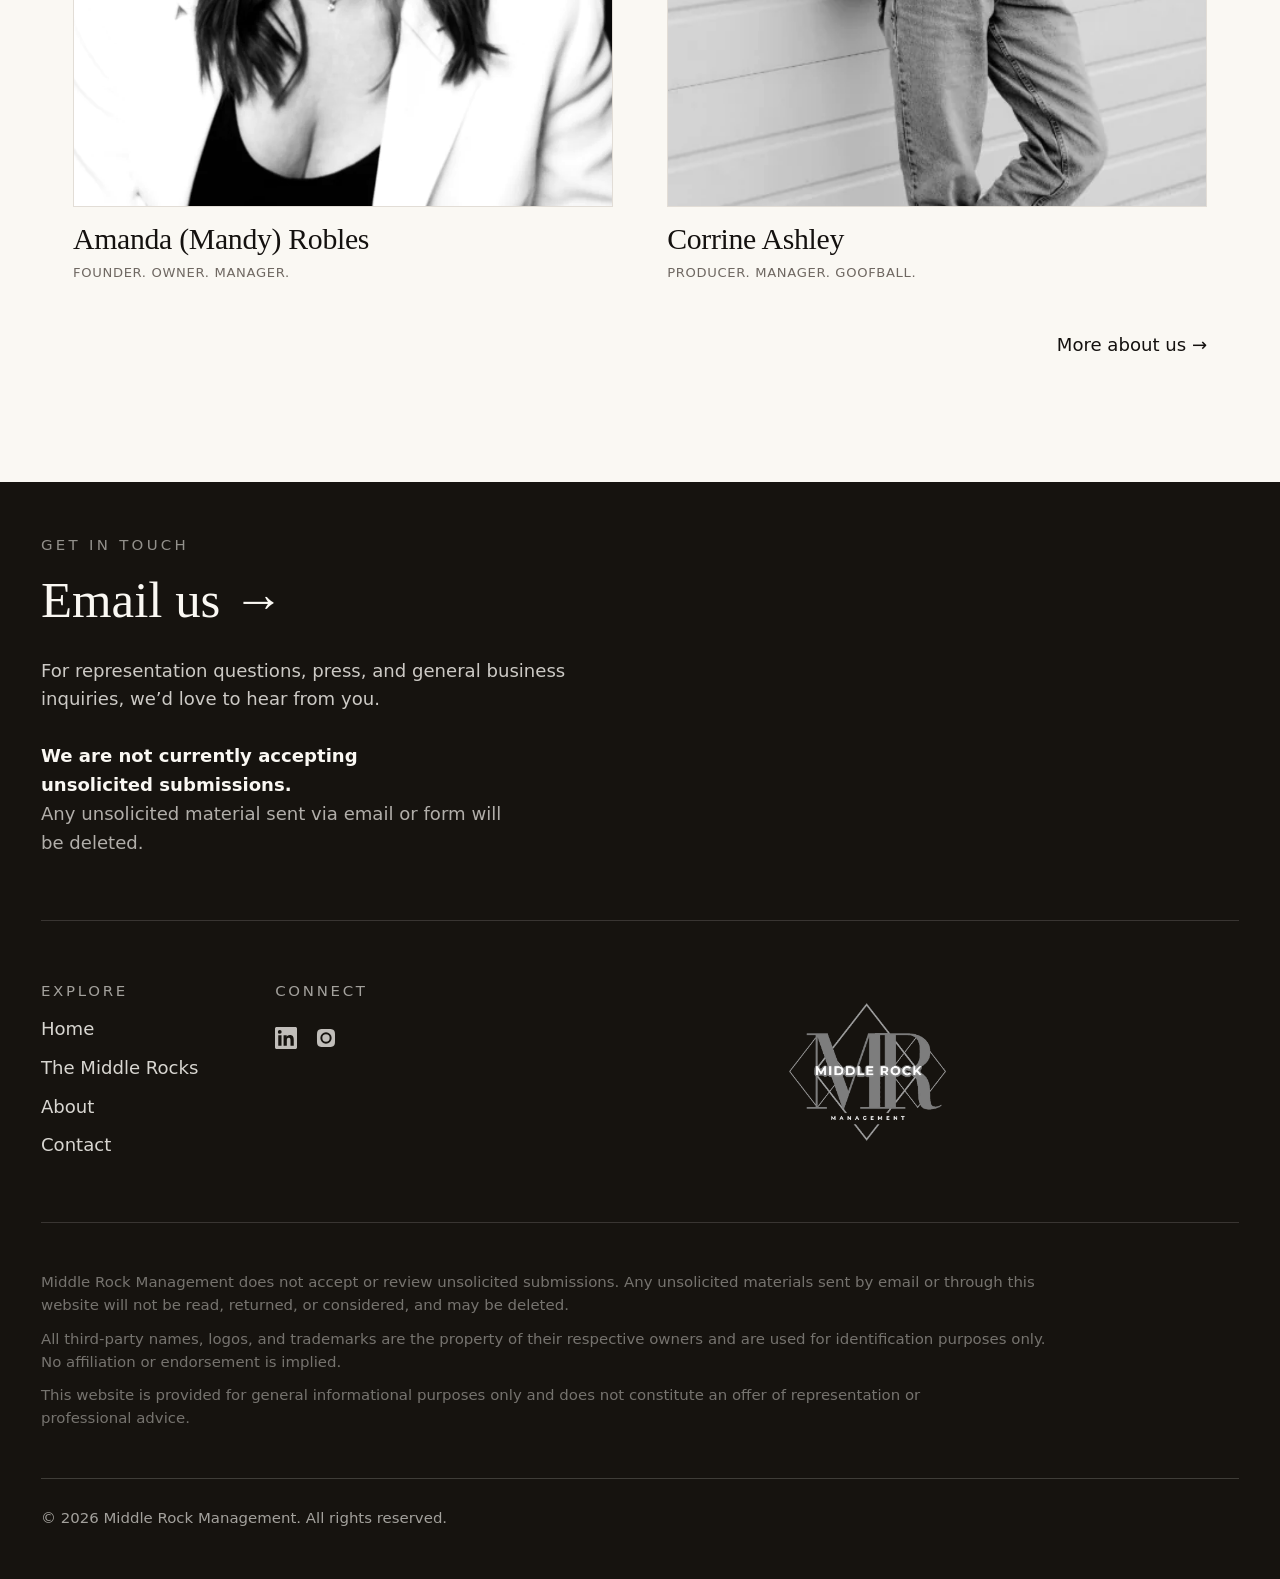
==== commit fe145e15: "Round 1 edits from Mandy's team: lighter background, Boutique Artist Management header, home/about/c" ====
--- a/index.html
+++ b/index.html
@@ -4,7 +4,7 @@
   <meta charset="UTF-8">
   <meta name="viewport" content="width=device-width, initial-scale=1">
   <title>Middle Rock Management · a boutique entertainment management company</title>
-  <meta name="description" content="Middle Rock Management works strategically and collaboratively with artists to further their creative visions and achieve their career goals. Intentional. Innovative. Invested.">
+  <meta name="description" content="Middle Rock Management partners closely with artists to further their creative visions and career goals. Intentional. Innovative. Invested.">
   <link rel="canonical" href="https://www.middlerockmanagement.com/">
 
   <meta property="og:type" content="website">
@@ -13,35 +13,57 @@
   <meta property="og:description" content="A boutique entertainment management company. Intentional. Innovative. Invested.">
   <meta property="og:url" content="https://www.middlerockmanagement.com/">
   <meta property="og:image" content="https://www.middlerockmanagement.com/assets/brand/social-share.jpg">
+  <meta property="og:image:alt" content="Middle Rock Management logo">
+  <meta property="og:locale" content="en_US">
   <meta name="twitter:card" content="summary_large_image">
   <meta name="twitter:title" content="Middle Rock Management">
   <meta name="twitter:description" content="A boutique entertainment management company. Intentional. Innovative. Invested.">
   <meta name="twitter:image" content="https://www.middlerockmanagement.com/assets/brand/social-share.jpg">
-
-  <meta name="theme-color" content="#f6f4ef">
+  <meta name="twitter:image:alt" content="Middle Rock Management logo">
+
+  <meta name="theme-color" content="#faf8f3">
   <link rel="icon" href="/assets/brand/favicon.svg" type="image/svg+xml">
   <link rel="icon" href="/favicon.ico" sizes="any">
   <link rel="apple-touch-icon" href="/assets/brand/apple-touch-icon.png">
   <link rel="manifest" href="/site.webmanifest">
 
+  <!-- SCHEMA:START -->
+<script type="application/ld+json">
+{
+  "@context": "https://schema.org",
+  "@graph": [
+    {
+      "@type": "Organization",
+      "@id": "https://www.middlerockmanagement.com/#organization",
+      "name": "Middle Rock Management",
+      "url": "https://www.middlerockmanagement.com/",
+      "logo": "https://www.middlerockmanagement.com/assets/brand/middle-rock-management-logo.png",
+      "image": "https://www.middlerockmanagement.com/assets/brand/social-share.jpg",
+      "description": "A boutique entertainment management company representing writers, authors, producers, and creative teams.",
+      "slogan": "intentional. innovative. invested.",
+      "foundingDate": "2025",
+      "sameAs": [
+        "https://www.linkedin.com/company/middle-rock-management",
+        "https://www.instagram.com/middlerockmgmt/"
+      ]
+    },
+    {
+      "@type": "WebSite",
+      "@id": "https://www.middlerockmanagement.com/#website",
+      "url": "https://www.middlerockmanagement.com/",
+      "name": "Middle Rock Management",
+      "publisher": {
+        "@id": "https://www.middlerockmanagement.com/#organization"
+      }
+    }
+  ]
+}
+  </script>
+        <!-- SCHEMA:END -->
+
   <link rel="stylesheet" href="/css/base.css">
   <link rel="stylesheet" href="/css/components.css">
   <link rel="stylesheet" href="/css/pages.css">
-
-  <script type="application/ld+json">
-  {
-    "@context": "https://schema.org",
-    "@type": "Organization",
-    "name": "Middle Rock Management",
-    "url": "https://www.middlerockmanagement.com/",
-    "logo": "https://www.middlerockmanagement.com/assets/brand/middle-rock-management-logo.png",
-    "slogan": "intentional. innovative. invested.",
-    "sameAs": [
-      "https://www.linkedin.com/company/middle-rock-management",
-      "https://www.instagram.com/middlerockmgmt/"
-    ]
-  }
-  </script>
   <script>document.documentElement.className = document.documentElement.className.replace('no-js', 'js');</script>
 </head>
 <body>
@@ -51,7 +73,7 @@
         <div class="container container--wide site-header__inner">
           <a class="masthead-brand" href="/" aria-label="Middle Rock Management home">
             <img class="brand__logo" src="/assets/brand/middle-rock-management-logo.webp" alt="Middle Rock Management" width="1141" height="1014">
-            <span class="brand__descriptor">Boutique entertainment management</span>
+            <span class="brand__descriptor">Boutique Artist Management</span>
           </a>
           <button class="nav-toggle" type="button" aria-expanded="false" aria-controls="primary-nav" aria-label="Open menu" data-nav-toggle>
             <svg class="icon-open" viewBox="0 0 24 24" fill="none" stroke="currentColor" stroke-width="1.5" aria-hidden="true"><path d="M3 6h18M3 12h18M3 18h18"/></svg>
@@ -81,6 +103,7 @@
           <img class="hero__logo" src="/assets/brand/middle-rock-management-logo.webp" alt="Middle Rock Management" width="1141" height="1014">
         </a>
         <h1 class="hero__tagline" id="hero-title">
+          <span class="visually-hidden">Middle Rock Management, a boutique entertainment management company. </span>
           <span class="word" data-reveal>intentional.</span>
           <span class="word" data-reveal>innovative.</span>
           <span class="word" data-reveal>invested.</span>
@@ -109,10 +132,6 @@
             <p>
               A boutique management company building enduring careers around bold voices,
               authentic stories, and the people behind them.
-            </p>
-            <p>
-              Middle Rock is intentionally small and relationship-driven, close enough
-              to know every story we represent, and ambitious enough to carry it as far as it can go.
             </p>
           </div>
         </div>
@@ -137,7 +156,7 @@
             </button>
             <div class="lex__panel" id="lex-intentional">
               <p class="lex__def">Done with deliberate purpose; the product of choice, not chance.</p>
-              <p class="lex__mrm"><span class="lex__mrm-label">At Middle Rock</span> Every career is different, so every strategy is built from scratch, nothing left to default.</p>
+              <p class="lex__mrm"><span class="lex__mrm-label">At Middle Rock</span> Every career is different, so every strategy is built from scratch. Nothing is by default.</p>
             </div>
           </div>
 
@@ -182,7 +201,7 @@
     <!-- ======================= TEAM PREVIEW ======================== -->
     <section class="section" aria-labelledby="team-title">
       <div class="container">
-        <h2 class="eyebrow section-label" id="team-title">The team</h2>
+        <h2 class="eyebrow section-label" id="team-title">Who we are</h2>
         <div class="team-preview__grid" data-reveal>
           <!-- TEAM_PREVIEW:START -->
         <article class="mini-member">
@@ -217,7 +236,8 @@
           <div class="footer__cta-text">
             <p class="eyebrow footer__cta-eyebrow">Get in touch</p>
             <a class="footer__email" data-e-user="info" data-e-domain="middlerockmanagement.com" href="/contact/">Email us <span class="footer__email-arrow" aria-hidden="true">&rarr;</span></a>
-            <p class="footer__policy"><strong>We are not currently accepting unsolicited submissions.</strong> Any unsolicited material sent via email or form will be deleted.</p>
+            <p class="footer__cta-deck">For representation questions, press, and general business inquiries, we&rsquo;d love to hear from you.</p>
+            <p class="footer__policy"><strong>We are not currently accepting unsolicited submissions.</strong><br>Any unsolicited material sent via email or form will be deleted.</p>
           </div>
         </div>
 
--- a/css/base.css
+++ b/css/base.css
@@ -13,10 +13,10 @@
   --ink-faint:  #a49d96;   /* captions, disabled */
   --rule:       #e2ddd6;   /* hairline rules */
   --rule-strong:#c9c2ba;
-  --paper:      #f6f4ef;   /* warm white page background */
+  --paper:      #faf8f3;   /* warm white page background (lightened a touch) */
   --paper-pure: #ffffff;
-  --paper-deep: #efece5;   /* alternating section tint */
-  --ink-invert: #f6f4ef;   /* text on dark */
+  --paper-deep: #f3f0e9;   /* alternating section tint */
+  --ink-invert: #faf8f3;   /* text on dark */
   --panel-dark: #16130f;   /* dark editorial panel */
   --panel-soft: #e4ddd0;   /* soft warm-stone panel (light alt to panel-dark) */
 
@@ -140,6 +140,8 @@
 .section { padding-block: clamp(3.5rem, 2rem + 7vw, 7.5rem); }
 .section--tight { padding-block: clamp(2.5rem, 1.5rem + 4vw, 4.5rem); }
 .section--tint { background: var(--paper-deep); }
+.section--stone { background: var(--panel-soft); }
+.section--stone .section-label { border-bottom-color: var(--rule-strong); }
 .section--dark {
   background: var(--panel-dark);
   color: var(--ink-invert);
--- a/css/components.css
+++ b/css/components.css
@@ -203,6 +203,7 @@
   transition: border-color var(--dur-fast) var(--ease);
 }
 .footer__email:hover, .footer__email:focus-visible { border-bottom-color: currentColor; }
+.footer__cta-deck { margin-top: var(--space-m); max-width: 46ch; color: color-mix(in srgb, var(--ink-invert) 80%, transparent); }
 .footer__policy { margin-top: var(--space-m); max-width: 46ch; color: color-mix(in srgb, var(--ink-invert) 68%, transparent); }
 .footer__policy strong { color: var(--ink-invert); }
 .footer__logo-link { display: inline-block; justify-self: center; align-self: center; }
@@ -355,6 +356,7 @@
   letter-spacing: 0.02em; margin-top: 0.35rem;
 }
 .card__disciplines .sep { color: var(--ink-faint); padding-inline: 0.15em; }
+.card__comanager { font-size: 0.78rem; letter-spacing: 0.02em; color: var(--ink-muted); margin-top: 0.6rem; }
 .card__bio { font-size: var(--step--1); color: var(--ink-soft); margin-top: 0.6rem; }
 .card__links { display: flex; flex-wrap: wrap; gap: 0.4rem 1.1rem; margin-top: 0.7rem; }
 .card__link {
@@ -386,9 +388,10 @@
   .card__summary { order: 2; display: block; cursor: default; }
   .card__thumb, .card__chev { display: none; }
   .card__media { order: 1; }
-  .card__bio { order: 3; }
-  .card__links { order: 4; }
-  .card__status { order: 5; }
+  .card__comanager { order: 3; }
+  .card__bio { order: 4; }
+  .card__links { order: 5; }
+  .card__status { order: 6; }
 
   /* Colourise the portrait whenever the cursor is anywhere over the card -
      the image, name, professions, or the link below - so it holds while you
@@ -433,97 +436,85 @@
 .roster-filter__select:focus-visible { outline: var(--focus); outline-offset: 2px; }
 
 /* --------------------------- Team ------------------------------
-   DESKTOP: portrait beside the bio (full card, always shown).
-   MOBILE (<=620px): an accordion - a thumbnail + name/role summary
-   that taps open to reveal the full portrait + bio. Enhanced by
-   main.js; without JS every member stays fully expanded. */
-.team-grid { display: grid; gap: clamp(2rem, 1.5rem + 3vw, 4rem); }
-
+   DESKTOP (>=600px): two square photo cards side by side - photo, name,
+   role, and bio all shown. MOBILE (<600px): an accordion - thumbnail +
+   name/role that taps open to reveal the photo + bio. main.js drives it;
+   without JS everything shows. */
+.team-grid { display: grid; gap: 0; }
+
+.team-member { border-top: 1px solid var(--rule-strong); }
+.team-member:first-child { border-top: 0; }
 .team-member__head { margin: 0; }
 .team-member__summary {
   display: flex; align-items: center; gap: var(--space-m);
   width: 100%; padding: var(--space-s) 0;
-  background: none; border: 0; color: inherit;
-  font: inherit; text-align: left; cursor: pointer;
+  background: none; border: 0; color: inherit; font: inherit;
+  text-align: left; cursor: pointer;
 }
 .team-member__thumb {
-  flex: 0 0 auto; width: 68px; height: 86px;
+  flex: 0 0 auto; width: clamp(84px, 20vw, 110px); aspect-ratio: 4 / 5;
   overflow: hidden; background: var(--paper-deep);
 }
-.team-member__thumb img { width: 100%; height: 100%; object-fit: cover; display: block; }
+.team-member__thumb img { width: 100%; height: 100%; object-fit: cover; object-position: center 20%; display: block; }
 .team-member__id { flex: 1 1 auto; min-width: 0; }
 .team-member__name {
   display: block;
   font-family: var(--font-display); font-size: var(--step-2);
-  line-height: 1.08; color: var(--ink);
+  line-height: 1.12; color: var(--ink);
 }
 .team-member__role {
   display: block; margin-top: 0.4rem;
   font-family: var(--font-sans); font-size: var(--step--1);
-  letter-spacing: 0.16em; text-transform: uppercase; color: var(--ink-muted);
+  letter-spacing: 0.14em; text-transform: uppercase; color: var(--ink-muted);
 }
 .team-member__chev {
   flex: 0 0 auto; display: inline-flex; color: var(--ink-muted);
   transition: transform var(--dur-fast) var(--ease);
 }
-.team-member__chev svg { width: 22px; height: 22px; }
+.team-member__chev svg { width: 24px; height: 24px; }
 .team-member.is-open .team-member__chev { transform: rotate(180deg); }
 
-.team-member__media { position: relative; }
-.team-member__media .img-window { max-width: 300px; }
-.team-member__detail { margin-top: var(--space-s); }
-.team-member__credit {
-  font-size: 0.72rem; letter-spacing: 0.14em; text-transform: uppercase;
-  color: var(--ink-faint); margin-top: 0.5rem;
-}
-.team-member__bio { margin-top: var(--space-m); max-width: 46ch; color: var(--ink-soft); }
-
-/* Collapse to an accordion only when JS is active, on phones. */
-@media (max-width: 620px) {
+.team-member__media .img-window { aspect-ratio: 4 / 5; }
+.team-member__media .img-window img { object-position: center 20%; }
+.team-member__copy { background: var(--panel-soft); padding: var(--space-s) var(--space-m); margin-top: var(--space-s); }
+.team-member__bio { max-width: 60ch; color: var(--ink-soft); }
+#corrine-ashley .team-member__thumb img,
+#corrine-ashley .team-member__media .img-window img { object-position: center top; }
+
+/* Mobile: accordion. Collapse the detail when JS is active; thumbnail hides on open. */
+@media (max-width: 599px) {
   html.js .team-member__detail { display: none; }
-  html.js .team-member.is-open .team-member__detail { display: block; }
-  /* the thumbnail is the collapsed-state stand-in; once open, the full
-     portrait takes over, so retire the thumbnail. */
+  html.js .team-member.is-open .team-member__detail { display: block; margin-top: var(--space-m); }
   html.js .team-member.is-open .team-member__thumb { display: none; }
-  .team-member + .team-member { border-top: 1px solid var(--rule); padding-top: var(--space-s); }
-}
-
-/* Desktop: full cards, no accordion chrome. Each member is a vertical
-   card - portrait, then name/role, then bio - so the two sit cleanly
-   side by side (2-up) on wider screens. */
-@media (min-width: 621px) {
+  .team-member__media .img-window { max-width: 320px; }
+}
+
+/* Desktop: two square cards side by side, everything shown (no accordion). */
+@media (min-width: 600px) {
+  .team-grid {
+    grid-template-columns: 1fr 1fr;
+    gap: clamp(1.75rem, 1rem + 3vw, 4rem);
+    align-items: stretch;   /* both cards take the taller one's height */
+  }
   .team-member {
+    border-top: 0;
     display: grid;
     grid-template-columns: 1fr;
-    grid-template-areas: "media" "head" "copy";
-    row-gap: var(--space-m);
-    align-items: start;
+    grid-template-areas: "media" "id" "copy";
+    grid-template-rows: auto auto 1fr;   /* copy panel fills, so the tan blocks end even */
+    row-gap: 0;
   }
-  /* Flatten the h3 + detail wrappers so their contents drop onto the card
-     grid. The <button> keeps its box (display:contents is ignored on
-     buttons) and simply sits in the "head" cell, styled as plain text. */
   .team-member__head,
   .team-member__detail { display: contents; }
-  .team-member__summary { grid-area: head; padding: 0; gap: 0; cursor: default; }
+  .team-member__summary {
+    grid-area: id; gap: 0; cursor: default; display: block;
+    background: var(--panel-soft);
+    padding: var(--space-m) var(--space-m) 0;
+  }
   .team-member__thumb,
   .team-member__chev { display: none; }
   .team-member__media { grid-area: media; }
-  .team-member__media .img-window { max-width: 360px; }
-  .team-member__copy { grid-area: copy; }
-  .team-member__bio { margin-top: 0; max-width: 44ch; }
-  .team-member__name { font-size: var(--step-3); line-height: 1.05; }
-  .team-member__role { margin-top: 0.5rem; }
-}
-
-/* Two members side by side once there's room - sized to the content and
-   centred as a pair, so the portraits sit in the middle rather than
-   hugging the left edge. */
-@media (min-width: 760px) {
-  .team-grid {
-    grid-template-columns: repeat(2, minmax(0, 25rem));
-    column-gap: clamp(3rem, 1.5rem + 6vw, 8rem);
-    justify-content: center;
-    align-items: start;
-  }
-  .team-member__media .img-window { max-width: none; } /* fill the (capped) column */
-}
+  .team-member__media .img-window { aspect-ratio: 1 / 1; }   /* square on desktop */
+  .team-member__copy { grid-area: copy; margin-top: 0; padding: var(--space-s) var(--space-m) var(--space-m); }
+  .team-member__bio { margin-top: 0; }
+}
--- a/css/pages.css
+++ b/css/pages.css
@@ -15,7 +15,7 @@
   justify-items: center;
   text-align: center;
   gap: clamp(1.5rem, 3.2vh, 3rem);
-  padding-block: clamp(2.5rem, 6vh, 5.5rem);
+  padding-block: clamp(2.5rem, 6vh, 5.5rem) clamp(4.5rem, 11vh, 8.5rem);
 }
 .hero__logo-link { display: inline-block; }
 .hero__logo { height: clamp(170px, 32vw, 360px); width: auto; }
@@ -70,84 +70,21 @@
    Distinct from the hero: a labelled, larger editorial lead so the
    second screen doesn't echo the first. */
 .intro__label { margin-bottom: var(--space-m); }
-/* ===================== About hero (two-tone editorial split) =====
-   Matches the homepage language: a section-label eyebrow, then a
-   two-column split - the definition on the left (paper), the ethos on
-   the right (dark panel), divided by a hairline bar. Stacks on mobile,
-   where the dark panel simply sits beneath the definition. */
-.about-hero {
-  padding-block: clamp(2rem, 1rem + 4vw, 4rem) clamp(1.5rem, 1rem + 2vw, 3rem);
-}
-/* draw the team section up so the hero and roster read as one page */
-.about-hero + .section { padding-top: clamp(2rem, 1rem + 3vw, 4rem); }
-.about-hero__split { display: grid; gap: var(--space-l); }
-
+/* ========================= About page ===========================
+   A left-justified hero statement, then the team. */
+.about-hero { padding-block: clamp(1.75rem, 1rem + 2.5vw, 3.5rem) clamp(0.75rem, 0.5rem + 1vw, 1.75rem); }
 .about-hero__title {
-  font-size: var(--step-5);
-  line-height: 0.98;
-  letter-spacing: -0.015em;
+  font-family: var(--font-display);
+  font-size: clamp(1.5rem, 3.2vw, 2.6rem);
+  line-height: 1.15;
+  letter-spacing: -0.01em;
+  color: var(--ink);
   margin: 0;
-  max-width: 14ch;
-}
-.about-hero__deck {
-  font-family: var(--font-display);
-  font-size: var(--step-2);
-  line-height: 1.3;
-  color: var(--ink-soft);
-  max-width: 34ch;
-  margin: var(--space-m) 0 0;
-}
-
-.about-hero__aside {
-  background: var(--panel-soft);
-  color: var(--ink-soft);
-  padding: clamp(1.75rem, 1.25rem + 3vw, 3rem);
-}
-/* Mobile: let the panel bleed to the page edges with the gutter as its
-   inner padding, so its text lines up vertically with the title/deck above
-   (no boxed border offsetting the alignment). */
-@media (max-width: 819px) {
-  .about-hero__aside {
-    margin-inline: calc(-1 * var(--gutter));
-    padding-inline: var(--gutter);
-  }
-}
-.about-hero__statement {
-  font-family: var(--font-display);
-  font-size: var(--step-3);
-  line-height: 1.16;
-  letter-spacing: -0.01em;
-  color: var(--ink);
-  max-width: 24ch;
-  margin: 0;
-}
-.about-hero__body {
-  font-size: var(--step-1);
-  line-height: 1.55;
-  color: var(--ink-soft);
-  max-width: 52ch;
-  margin: var(--space-m) 0 0;
-}
-.about-hero__body p + p { margin-top: var(--space-m); }
-
-@media (min-width: 820px) {
-  .about-hero__split {
-    grid-template-columns: 1fr 1fr;
-    column-gap: clamp(2rem, 4vw, 4rem);
-    align-items: stretch;
-  }
-  .about-hero__lead {
-    align-self: center;                 /* centre the definition against the panel */
-    padding-right: clamp(2rem, 4vw, 4rem);
-    border-right: 1px solid var(--rule);  /* the bar between the columns */
-  }
-  .about-hero__aside {
-    display: flex;
-    flex-direction: column;
-    justify-content: center;
-    padding: clamp(2rem, 1.5rem + 2.5vw, 3.5rem);
-  }
-}
+  max-width: 36ch;   /* left-justified hero statement */
+}
+.about-team { padding-block: clamp(2rem, 1.25rem + 2.5vw, 3.5rem); }
+.about-hero .section-label,
+.about-team .section-label { margin-bottom: clamp(1rem, 0.6rem + 1.5vw, 2rem); }
 
 /* ------------------- Statement panel (home "What we do") --------
    A full-bleed dark editorial band: the deliberate contrast moment
@@ -368,8 +305,15 @@
 .page-header__eyebrow { margin-bottom: var(--space-m); display: inline-block; }
 
 /* --------------------------- Contact page ---------------------- */
-/* Contact is a minimal hero (eyebrow + title + copy) reusing the
-   .about-hero title/deck styles; the footer CTA carries the action. */
+/* Contact combines into one CTA card (Email us + deck + policy), styled
+   like the homepage footer CTA. The shared footer CTA is hidden here so it
+   isn't shown twice; other pages keep their footer CTA untouched. */
+.contact-page .site-footer .footer__cta { display: none; }
+.contact-cta__deck {
+  margin-top: var(--space-m);
+  max-width: 46ch;
+  color: color-mix(in srgb, var(--ink-invert) 80%, transparent);
+}
 
 /* --------------------------- 404 ------------------------------- */
 .error-page {
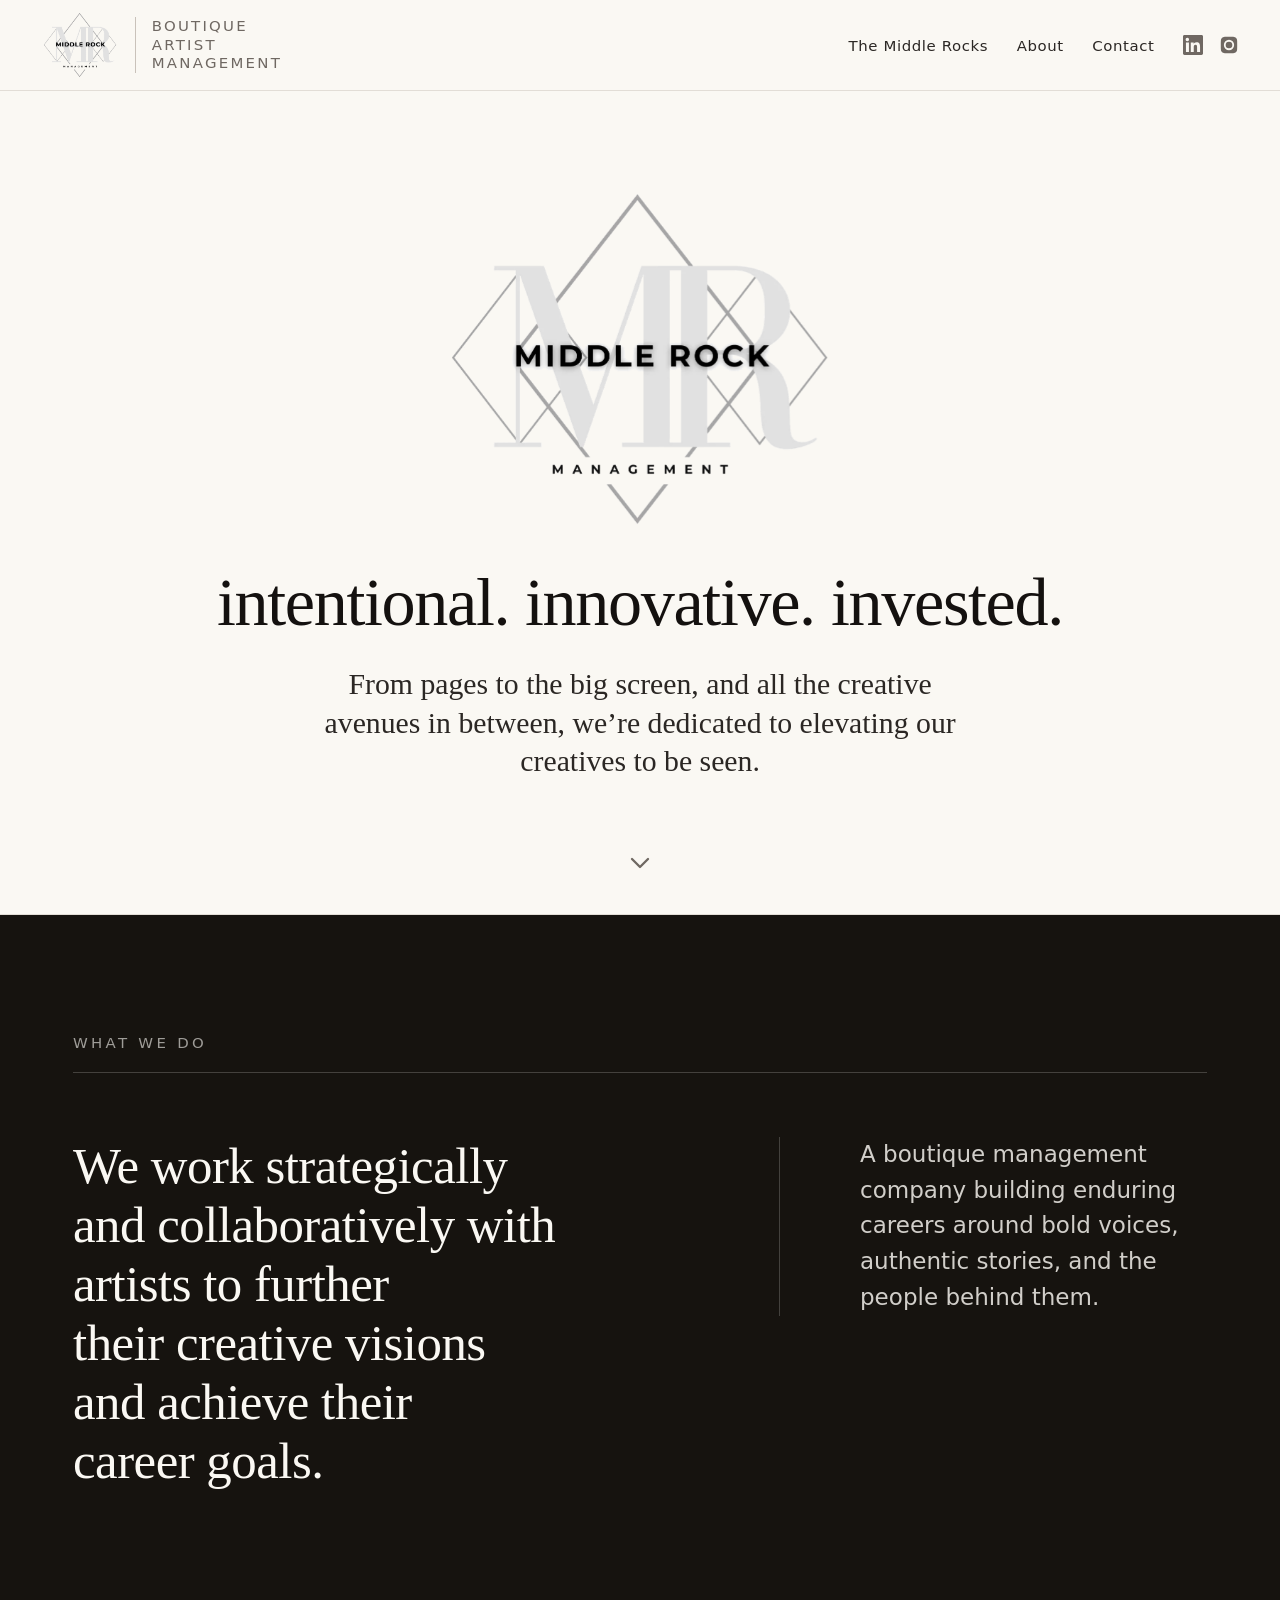
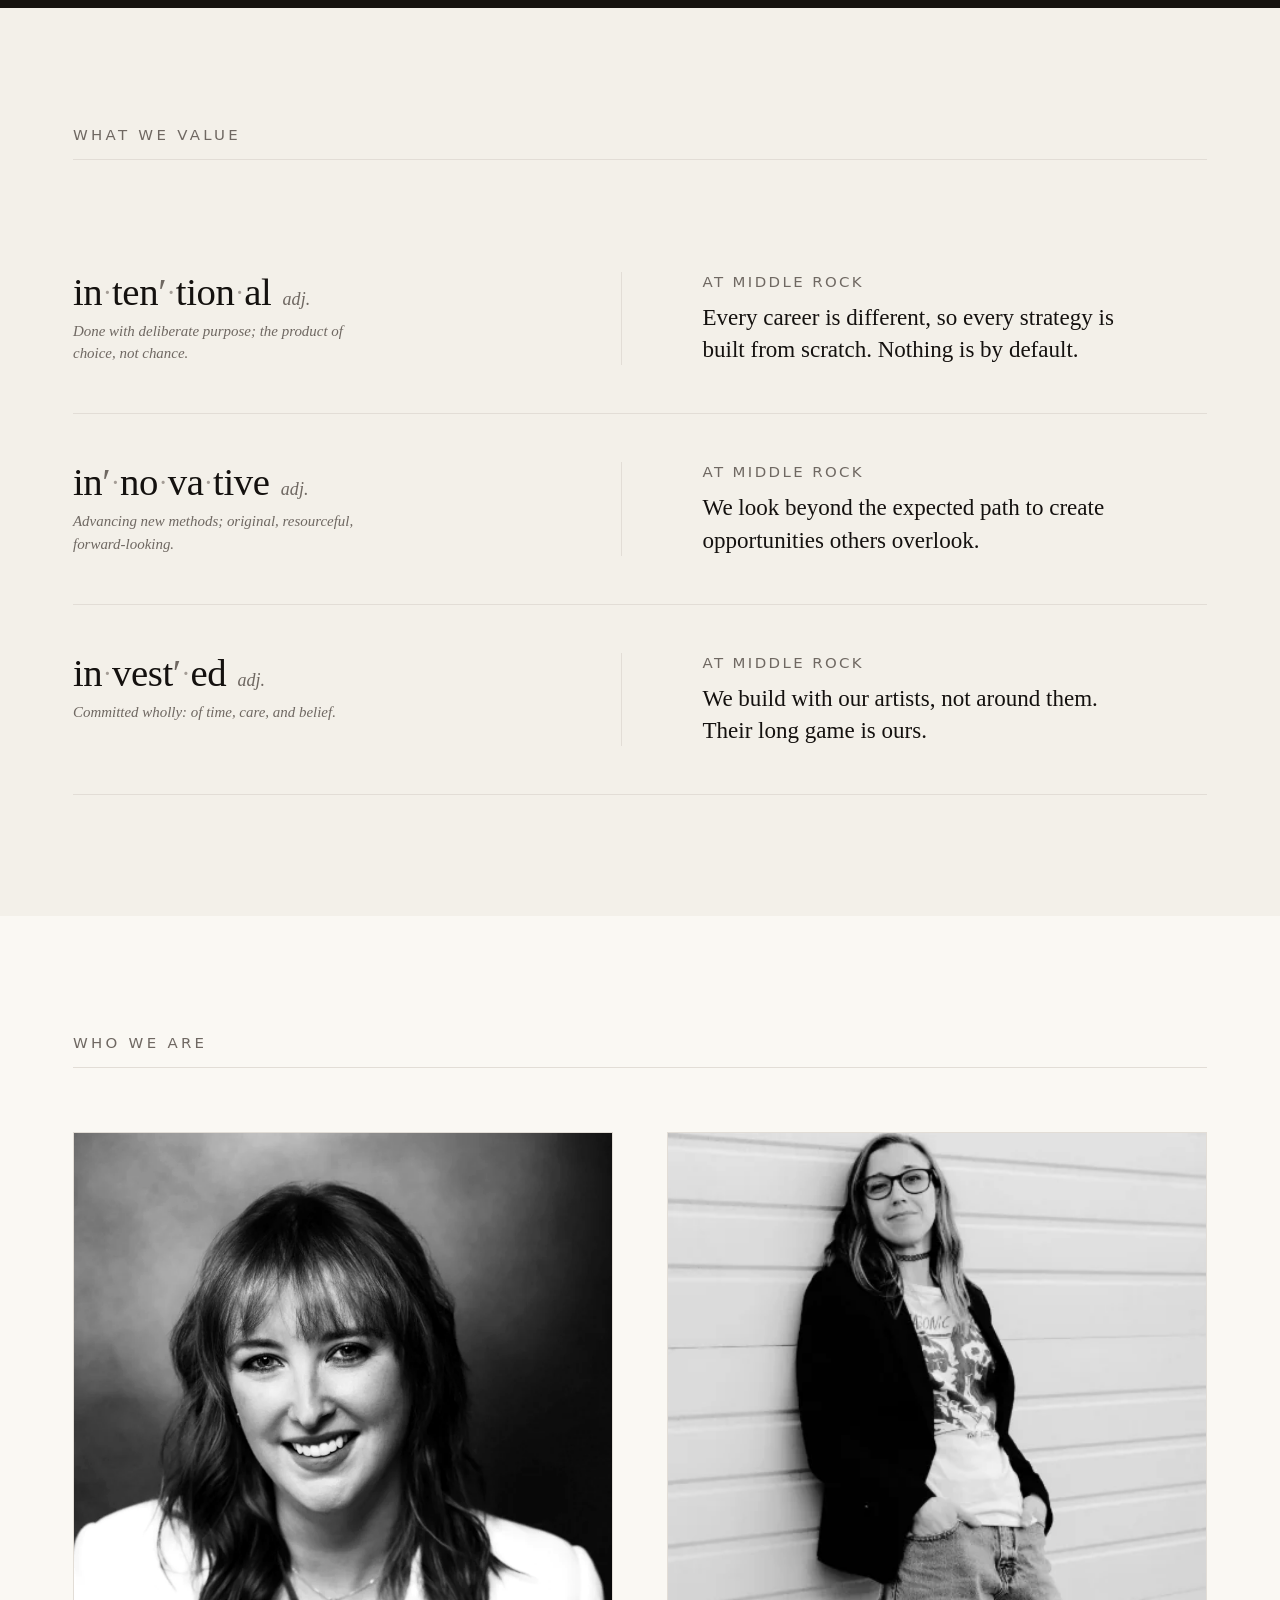
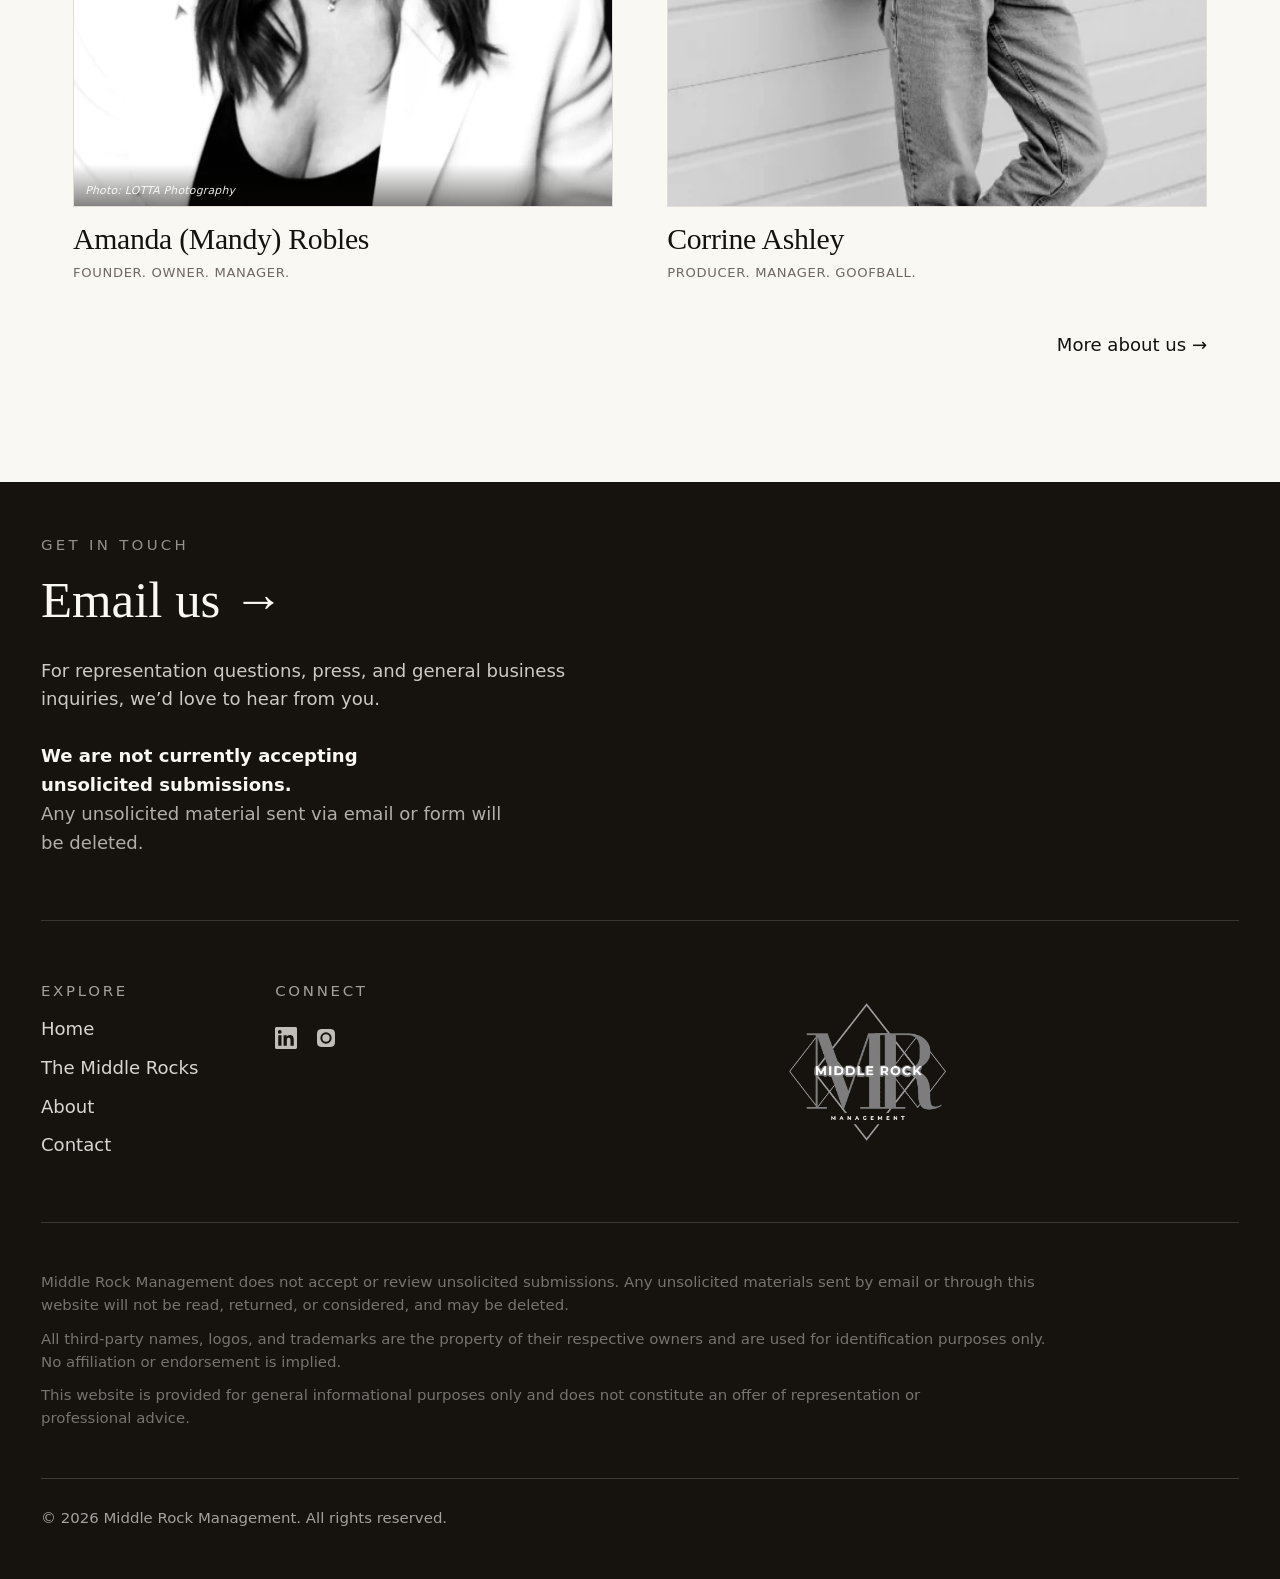
==== commit 54c41189: "Add real headshots for Carlo Nicdao, Lauren Astore, Phillipe Casseus, Zoe Salicrup Junco; credit LOT" ====
--- a/index.html
+++ b/index.html
@@ -207,6 +207,7 @@
         <article class="mini-member">
           <div class="img-window ratio-4-5 img-mono mini-member__media">
             <img src="/assets/images/placeholders/amanda-robles.webp" alt="Portrait of Amanda (Mandy) Robles" width="640" height="800" loading="lazy" decoding="async">
+            <span class="photo-credit">Photo: LOTTA Photography</span>
           </div>
           <h3 class="mini-member__name">Amanda (Mandy) Robles</h3>
           <p class="mini-member__role">Founder. Owner. Manager.</p>
--- a/css/components.css
+++ b/css/components.css
@@ -476,6 +476,18 @@
 
 .team-member__media .img-window { aspect-ratio: 4 / 5; }
 .team-member__media .img-window img { object-position: center 20%; }
+.photo-credit {
+  position: absolute;
+  inset: auto 0 0 0;            /* bottom of the photo box, full width - no layout impact */
+  margin: 0;
+  padding: 1.1rem 0.7rem 0.4rem;
+  font-size: 0.68rem;
+  font-style: italic;
+  letter-spacing: 0.02em;
+  color: rgba(255, 255, 255, 0.9);
+  background: linear-gradient(to top, rgba(10, 8, 6, 0.5), rgba(10, 8, 6, 0));
+  pointer-events: none;         /* never blocks the hover-colourise */
+}
 .team-member__copy { background: var(--panel-soft); padding: var(--space-s) var(--space-m); margin-top: var(--space-s); }
 .team-member__bio { max-width: 60ch; color: var(--ink-soft); }
 #corrine-ashley .team-member__thumb img,
